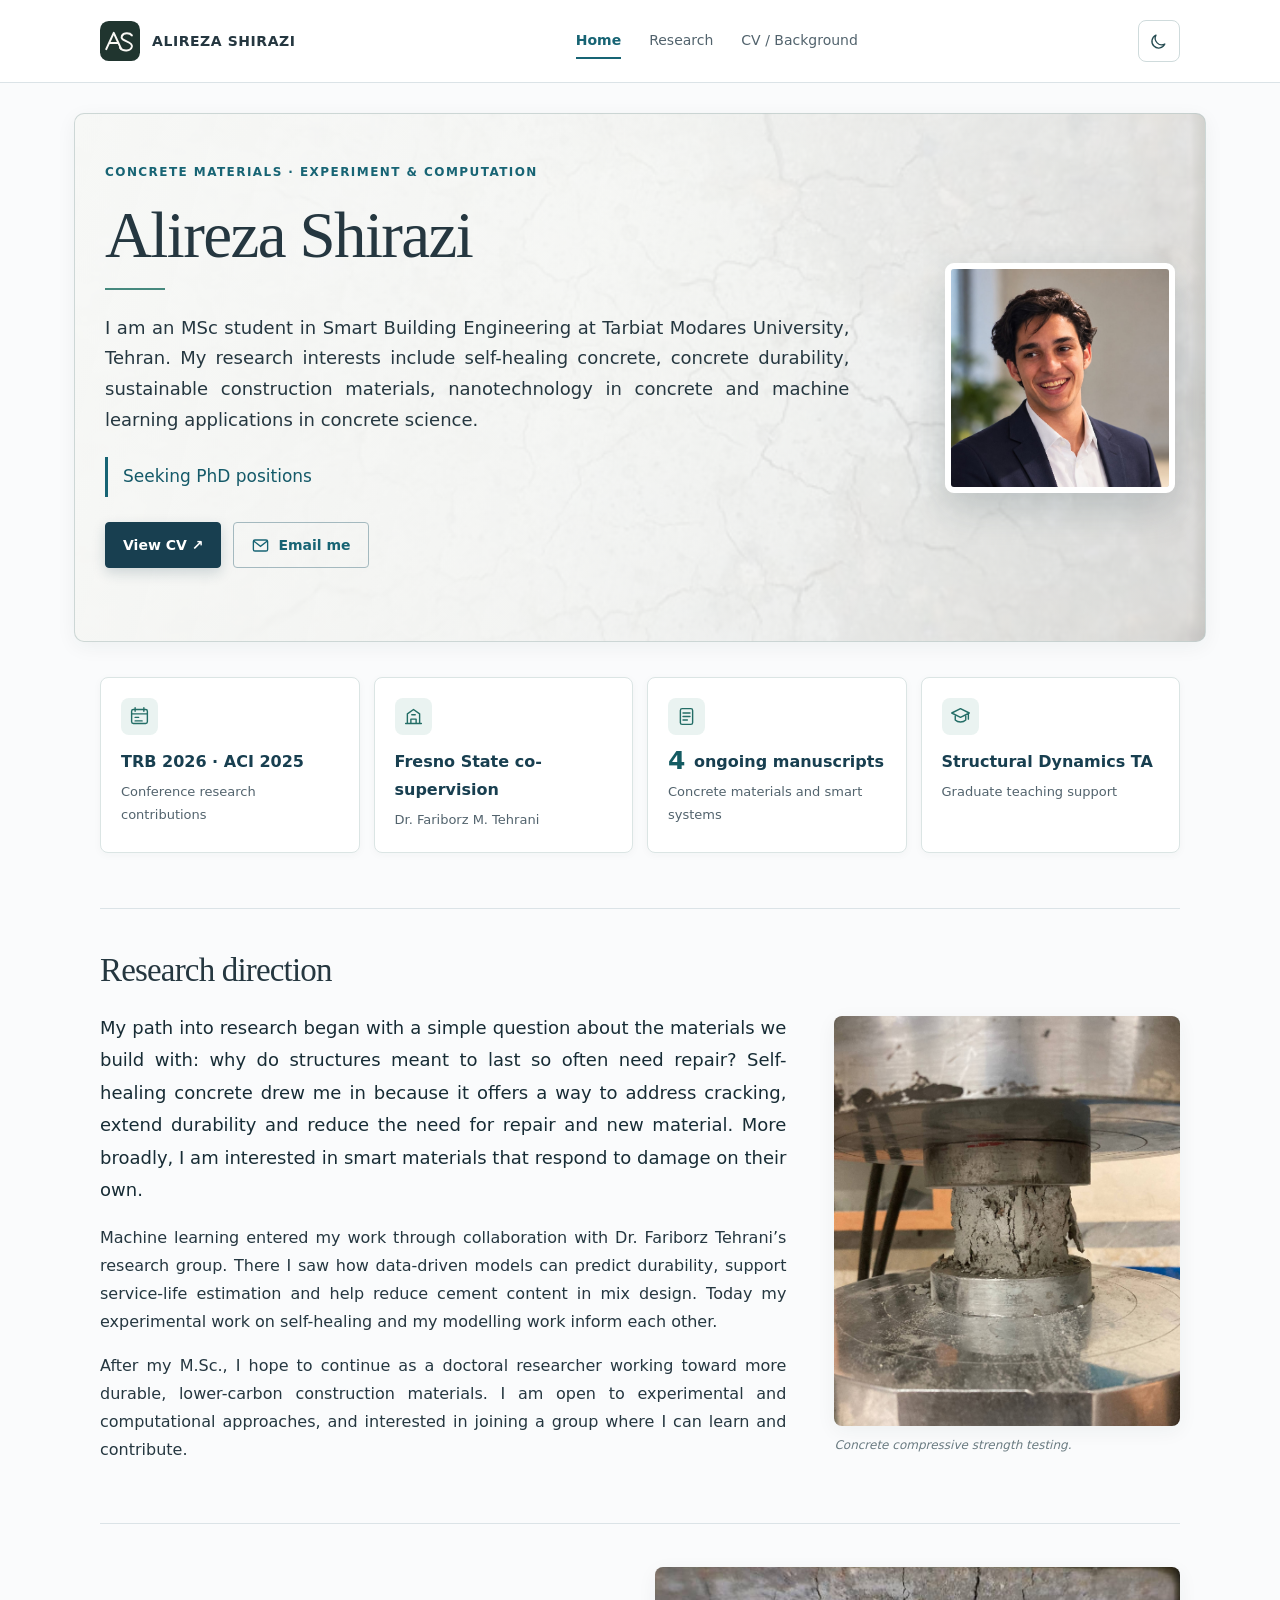
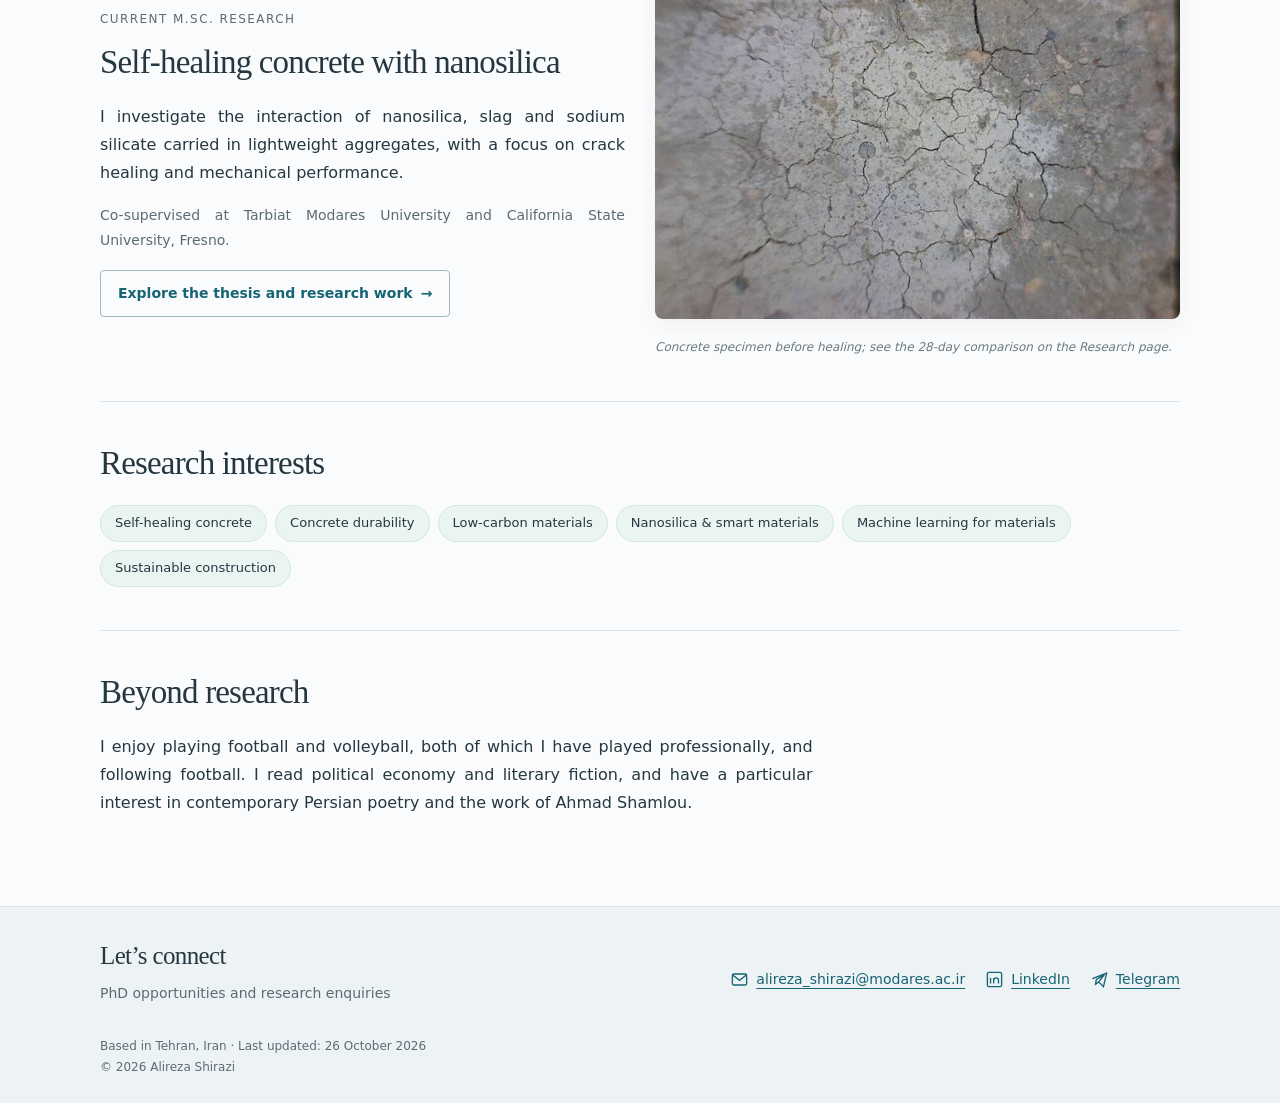
==== index.html @ adbeef98 "Add files via upload" ====
<!doctype html><html lang="en"><head><meta charset="utf-8"><meta name="viewport" content="width=device-width,initial-scale=1"><title>Concrete Materials Research | Alireza Shirazi</title><meta name="description" content="Alireza Shirazi, M.Sc. researcher at Tarbiat Modares University, seeking PhD positions, with interests in self-healing concrete, sustainable materials, nanotechnology and machine learning in concrete science."><link rel="canonical" href="https://shirazi-alireza.github.io/index.html"><script src="theme.js"></script><link rel="stylesheet" href="style.css?v=15"><link rel="icon" type="image/svg+xml" href="logo.svg"><meta property="og:type" content="website"><meta property="og:title" content="Concrete Materials Research | Alireza Shirazi"><meta property="og:description" content="Alireza Shirazi, M.Sc. researcher at Tarbiat Modares University, seeking PhD positions, with interests in self-healing concrete, sustainable materials, nanotechnology and machine learning in concrete science."><meta property="og:url" content="https://shirazi-alireza.github.io/index.html"><meta property="og:image" content="https://shirazi-alireza.github.io/social-preview.jpg"><meta property="og:image:width" content="1254"><meta property="og:image:height" content="1254"><meta property="og:image:alt" content="Portrait of Alireza Shirazi"><meta name="twitter:card" content="summary_large_image"></head><body><a class="skip" href="#main">Skip to content</a><header><div class="wrap"><nav aria-label="Main navigation"><a href="index.html" class="brand"><img src="logo.svg" alt="AS monogram" width="40" height="40"><span>ALIREZA SHIRAZI</span></a><div class="navlinks"><a href="index.html" aria-current="page">Home</a><a href="research.html">Research</a><a href="background.html">CV / Background</a></div><button type="button" class="theme-toggle" aria-label="Switch to dark mode" aria-pressed="false" title="Switch to dark mode"><svg class="moon" viewBox="0 0 24 24" fill="none" stroke="currentColor" stroke-width="1.7" stroke-linecap="round" stroke-linejoin="round" aria-hidden="true"><path d="M20 15.2A8.3 8.3 0 0 1 8.8 4 8.5 8.5 0 1 0 20 15.2Z"/></svg><svg class="sun" viewBox="0 0 24 24" fill="none" stroke="currentColor" stroke-width="1.7" stroke-linecap="round" aria-hidden="true"><circle cx="12" cy="12" r="4"/><path d="M12 2v2m0 16v2M2 12h2m16 0h2M5 5l1.4 1.4m11.2 11.2L19 19M19 5l-1.4 1.4M6.4 17.6 5 19"/></svg></button></nav></div></header><main id="main" class="wrap"><div class="hero"><div><p class="eyebrow">Concrete materials · Experiment & computation</p><h1>Alireza Shirazi</h1><p class="intro">I am an MSc student in Smart Building Engineering at Tarbiat Modares University, Tehran. My research interests include self-healing concrete, concrete durability, sustainable construction materials, nanotechnology in concrete and machine learning applications in concrete science.</p><p class="goal">Seeking PhD positions</p><div class="actions"><a class="button primary" href="Alireza-Shirazi-CV.pdf">View CV ↗</a><a class="button" href="https://mail.google.com/mail/?view=cm&amp;fs=1&amp;to=alireza_shirazi%40modares.ac.ir"><svg class="icon" viewBox="0 0 24 24" fill="none" stroke="currentColor" stroke-width="1.7" aria-hidden="true"><rect x="3" y="5" width="18" height="14" rx="2"/><path d="m3 6 9 7 9-7"/></svg>Email me</a></div></div><img src="portrait-new.jpg" width="230" height="230" alt="Portrait of Alireza Shirazi"></div><div class="highlights" aria-label="Academic highlights"><div class="highlight"><span class="highlight-icon" aria-hidden="true"><svg viewBox="0 0 24 24" fill="none" stroke="currentColor" stroke-width="1.6" stroke-linecap="round" stroke-linejoin="round"><rect x="3" y="4" width="18" height="16" rx="2"/><path d="M7 2v4m10-4v4M3 9h18M7 13h4m-4 4h8"/></svg></span><strong>TRB 2026 · ACI 2025</strong>Conference research contributions</div><div class="highlight"><span class="highlight-icon" aria-hidden="true"><svg viewBox="0 0 24 24" fill="none" stroke="currentColor" stroke-width="1.6" stroke-linecap="round" stroke-linejoin="round"><path d="M3 20h18M5 20V9l7-5 7 5v11M9 20v-5h6v5M10 10h4"/></svg></span><strong>Fresno State co-supervision</strong>Dr. Fariborz M. Tehrani</div><div class="highlight"><span class="highlight-icon" aria-hidden="true"><svg viewBox="0 0 24 24" fill="none" stroke="currentColor" stroke-width="1.6" stroke-linecap="round" stroke-linejoin="round"><rect x="5" y="3" width="14" height="18" rx="2"/><path d="M8 8h8M8 12h8M8 16h5"/></svg></span><strong><span class="figure-number">4</span> ongoing manuscripts</strong>Concrete materials and smart systems</div><div class="highlight"><span class="highlight-icon" aria-hidden="true"><svg viewBox="0 0 24 24" fill="none" stroke="currentColor" stroke-width="1.6" stroke-linecap="round" stroke-linejoin="round"><path d="M2 8l10-5 10 5-10 5L2 8Zm4 3v5c3 3 9 3 12 0v-5m3-2v6"/></svg></span><strong>Structural Dynamics TA</strong>Graduate teaching support</div></div><section class="section"><h2>Research direction</h2><div class="story-layout"><div class="story"><p>My path into research began with a simple question about the materials we build with: why do structures meant to last so often need repair? Self-healing concrete drew me in because it offers a way to address cracking, extend durability and reduce the need for repair and new material. More broadly, I am interested in smart materials that respond to damage on their own.</p><p>Machine learning entered my work through collaboration with Dr. Fariborz Tehrani’s research group. There I saw how data-driven models can predict durability, support service-life estimation and help reduce cement content in mix design. Today my experimental work on self-healing and my modelling work inform each other.</p><p>After my M.Sc., I hope to continue as a doctoral researcher working toward more durable, lower-carbon construction materials. I am open to experimental and computational approaches, and interested in joining a group where I can learn and contribute.</p></div><figure class="story-image"><img src="concrete-compression.jpg" alt="Concrete specimen undergoing compression testing in the laboratory" width="1368" height="1824" loading="lazy"><figcaption>Concrete compressive strength testing.</figcaption></figure></div></section><section class="section"><div class="lab-feature"><div><p class="mini-title">Current M.Sc. research</p><h2>Self-healing concrete with nanosilica</h2><p class="read">I investigate the interaction of nanosilica, slag and sodium silicate carried in lightweight aggregates, with a focus on crack healing and mechanical performance.</p><p class="meta">Co-supervised at Tarbiat Modares University and California State University, Fresno.</p><a class="button" href="research.html">Explore the thesis and research work <span aria-hidden="true">→</span></a></div><figure style="margin:0"><img src="lab-01.jpg" alt="Close-up photograph of a concrete specimen showing a network of surface cracks" width="618" height="414"><figcaption class="note">Concrete specimen before healing; see the 28-day comparison on the Research page.</figcaption></figure></div></section><section class="section"><h2>Research interests</h2><div class="tags"><span class="tag">Self-healing concrete</span><span class="tag">Concrete durability</span><span class="tag">Low-carbon materials</span><span class="tag">Nanosilica & smart materials</span><span class="tag">Machine learning for materials</span><span class="tag">Sustainable construction</span></div></section><section class="section"><div class="read"><h2>Beyond research</h2><p>I enjoy playing football and volleyball, both of which I have played professionally, and following football. I read political economy and literary fiction, and have a particular interest in contemporary Persian poetry and the work of Ahmad Shamlou.</p></div></section></main><footer id="contact"><div class="wrap"><div class="footer-row"><div><h2 style="font-size:25px;margin-bottom:10px">Let’s connect</h2><p class="meta">PhD opportunities and research enquiries</p></div><div class="social"><a href="https://mail.google.com/mail/?view=cm&amp;fs=1&amp;to=alireza_shirazi%40modares.ac.ir"><svg class="icon" viewBox="0 0 24 24" fill="none" stroke="currentColor" stroke-width="1.7" aria-hidden="true"><rect x="3" y="5" width="18" height="14" rx="2"/><path d="m3 6 9 7 9-7"/></svg>alireza_shirazi@modares.ac.ir</a><a href="https://www.linkedin.com/in/alireza-shirazi-584789249/" target="_blank" rel="noopener noreferrer"><svg class="icon" viewBox="0 0 24 24" fill="none" stroke="currentColor" stroke-width="1.7" aria-hidden="true"><rect x="3" y="3" width="18" height="18" rx="2"/><path d="M7 10v7M7 7v.1M11 17v-7m0 3c0-4 6-4 6 0v4"/></svg>LinkedIn</a><a href="https://t.me/aliplusreza" target="_blank" rel="noopener noreferrer"><svg class="icon" viewBox="0 0 24 24" fill="none" stroke="currentColor" stroke-width="1.7" aria-hidden="true"><path d="m3 11 18-7-4 17-6-6-4 3 1-6 10-6-7 9"/></svg>Telegram</a></div></div><p class="small">Based in Tehran, Iran · Last updated: 26 October 2026<br>© 2026 Alireza Shirazi</p></div></footer></body></html>
---- style.css ----
*{box-sizing:border-box}html{scroll-behavior:smooth;scroll-padding-top:25px}body{margin:0;color:#253740;background:#fafbfc;font:16px/1.75 Arial,Helvetica,sans-serif}a{color:#176474;text-underline-offset:4px}a:hover{color:#0c3d49}a:focus-visible,button:focus-visible{outline:3px solid #bd832e;outline-offset:4px}img{max-width:100%;height:auto}h1,h2,h3,p{margin-top:0}h1,h2{font-family:Georgia,'Times New Roman',serif;font-weight:400;line-height:1.15;letter-spacing:-.025em}h1{font-size:clamp(43px,6vw,65px);margin-bottom:23px}h2{font-size:33px;margin-bottom:22px}h3{font-size:18px;line-height:1.5;margin-bottom:10px}.wrap{width:min(1080px,calc(100% - 52px));margin:auto}.read{max-width:70ch}.skip{position:absolute;top:-80px;background:white;padding:10px;z-index:5}.skip:focus{top:8px}header{border-bottom:1px solid #dbe3e7;background:#fff}nav{display:flex;justify-content:space-between;align-items:center;gap:25px;padding:20px 0}.brand{display:inline-flex;align-items:center;gap:12px;font-weight:700;font-size:14px;letter-spacing:.04em;text-decoration:none;color:#253740}.brand img{width:40px;height:40px}.navlinks{display:flex;gap:28px}.navlinks a{font-size:14px;text-decoration:none;color:#52636d;padding:5px 0}.navlinks a[aria-current=page]{color:#176474;border-bottom:2px solid #176474;font-weight:700}.hero{display:grid;grid-template-columns:1fr 230px;align-items:center;gap:65px;padding:65px 0 45px}.hero img{width:230px;aspect-ratio:1;object-fit:cover;border-radius:8px}.eyebrow{color:#176474;font-size:12px;font-weight:700;letter-spacing:.12em;text-transform:uppercase;margin-bottom:15px}.intro{font-size:18px;line-height:1.7;max-width:65ch}.goal{font-size:17px;color:#155a69;border-left:3px solid #176474;padding:5px 0 5px 15px;margin:22px 0}.actions{display:flex;flex-wrap:wrap;gap:12px;margin:25px 0}.button{display:inline-flex;align-items:center;gap:8px;border:1px solid #b6c9d1;border-radius:4px;padding:10px 17px;text-decoration:none;font-size:14px;font-weight:600}.button.primary{background:#183f50;color:white;border-color:#183f50}.button.primary:hover{background:#176474}.icon{width:19px;height:19px;flex-shrink:0}.highlights{display:grid;grid-template-columns:repeat(4,1fr);gap:0;border:1px solid #dbe3e7;border-radius:6px;background:#eef4f6;margin:0 0 55px}.highlight{padding:20px;border-right:1px solid #dbe3e7;font-size:13px;color:#52636d}.highlight:last-child{border:0}.highlight strong{display:block;font-size:16px;color:#183f50;margin-bottom:5px}.section{padding:43px 0;border-top:1px solid #dbe3e7}.section-top{padding:55px 0 30px}.grid-two{display:grid;grid-template-columns:1fr 1fr;gap:42px}.tags{display:flex;flex-wrap:wrap;gap:8px}.tag{font-size:13px;background:#edf3f5;border:1px solid #dbe3e7;padding:4px 10px;border-radius:3px}.card{border:1px solid #dbe3e7;padding:24px;border-radius:5px;background:white;margin:15px 0}.meta{font-size:14px;color:#5b6b74;margin-bottom:10px}.badge{display:inline-block;background:#e9f1ef;color:#275e55;font-size:11px;line-height:1.5;letter-spacing:.04em;text-transform:uppercase;border-radius:3px;padding:4px 8px;margin-bottom:12px}.role{font-size:14px;color:#375d6b;border-left:2px solid #a6c5cf;padding-left:12px}.text-link{font-size:14px;font-weight:600}.gallery{display:grid;grid-template-columns:1fr 1fr;gap:20px;margin:25px 0}.gallery figure{margin:0;background:white;border:1px solid #dbe3e7;border-radius:5px;overflow:hidden}.gallery img{display:block;width:100%;aspect-ratio:1.35;object-fit:contain;background:#e8ecee}.gallery figcaption{font-size:13px;color:#52636d;padding:12px 16px}.note{font-size:13px;color:#5b6b74}.skills{display:grid;grid-template-columns:1fr 1fr;gap:0 20px}.skills .card{margin-top:0}.mini-title{font-size:12px;letter-spacing:.12em;text-transform:uppercase;color:#5b6b74;margin-bottom:14px}footer{margin-top:30px;background:#edf3f5;border-top:1px solid #dbe3e7;padding:35px 0 25px}.footer-row{display:flex;justify-content:space-between;gap:25px;flex-wrap:wrap}.social{display:flex;gap:20px;flex-wrap:wrap}.social a{display:inline-flex;gap:7px;align-items:center;font-size:14px}.small{font-size:12px;color:#5b6b74;margin:20px 0 0}.story p{max-width:70ch}.lab-feature{display:grid;grid-template-columns:1fr 1fr;gap:30px;align-items:center}.lab-feature img{width:100%;border-radius:5px}.anchorlinks{display:flex;gap:19px;flex-wrap:wrap;margin:20px 0;font-size:14px}.compact p:last-child{margin-bottom:0}@media(max-width:750px){.hero{grid-template-columns:1fr 160px;gap:25px;padding-top:40px}.hero img{width:160px}.highlights{grid-template-columns:1fr 1fr}.highlight:nth-child(2){border-right:0}.highlight:nth-child(-n+2){border-bottom:1px solid #dbe3e7}.grid-two,.skills,.lab-feature{grid-template-columns:1fr}.gallery{gap:12px}h2{font-size:29px}.section{padding:34px 0}}@media(max-width:520px){.wrap{width:calc(100% - 36px)}nav{align-items:flex-start;flex-direction:column;gap:14px}.navlinks{gap:25px}.hero{grid-template-columns:1fr;gap:23px}.hero img{grid-row:1;width:145px}.highlights{margin-bottom:32px}.highlight{padding:14px}.gallery{grid-template-columns:1fr}.card{padding:19px}.section-top{padding-top:35px}}@media(prefers-reduced-motion:reduce){html{scroll-behavior:auto}}
.card h3,.card p{max-width:70ch}.hero .intro{max-width:65ch}

/* Version 11: photo hero, publication abstracts and experimental gallery. */
.hero{margin:30px -26px 35px;padding:48px 30px;gap:45px;border-radius:10px;background:linear-gradient(90deg,rgba(250,251,252,.98) 0%,rgba(250,251,252,.92) 47%,rgba(250,251,252,.30) 100%),url('hero-concrete.jpg') center 63%/cover no-repeat;min-height:470px}.hero>div{position:relative}.hero>img{box-shadow:0 10px 35px #183f5029;border:5px solid #ffffffdc;width:230px;aspect-ratio:1;object-fit:cover;object-position:center}.abstract{border-top:1px solid #dbe3e7;margin-top:21px;padding-top:13px}.abstract summary{list-style:none;display:flex;align-items:center;gap:10px;width:fit-content;cursor:pointer;color:#176474;font-size:14px;font-weight:700;padding:5px 12px 5px 0}.abstract summary::-webkit-details-marker{display:none}.abstract summary:focus-visible{outline:3px solid #bd832e;outline-offset:4px}.abstract-arrow{display:inline-block;font-size:29px;line-height:20px;transform-origin:center;transition:transform .15s}.abstract[open] .abstract-arrow{transform:rotate(90deg)}.abstract-body{max-width:70ch;margin-top:12px;padding:17px 20px;background:#f1f6f7;border-radius:4px;font-size:15px;line-height:1.85}.abstract-body p{margin-bottom:0}.publication-link{margin:15px 0 0}.experience-gallery{display:grid;grid-template-columns:repeat(3,minmax(0,1fr));gap:20px;margin:25px 0}.experience-gallery figure{margin:0;border:1px solid #dbe3e7;border-radius:5px;overflow:hidden;background:#fff}.experience-gallery img{display:block;width:100%;aspect-ratio:3/4;object-fit:contain;background:#e9eef0}.experience-gallery figcaption{font-size:13px;line-height:1.6;padding:13px 15px;color:#52636d}@media(max-width:750px){.hero{grid-template-columns:1fr 170px;padding:35px 24px;gap:22px;margin-left:-15px;margin-right:-15px}.hero>img{width:170px}.experience-gallery{gap:12px}}@media(max-width:520px){.hero{grid-template-columns:1fr;margin:20px -10px 25px;padding:25px 22px;background:linear-gradient(90deg,rgba(250,251,252,.95),rgba(250,251,252,.75)),url('hero-concrete.jpg') center/cover no-repeat}.hero>img{width:150px;grid-row:1}.experience-gallery{grid-template-columns:1fr}.experience-gallery img{max-height:460px}.abstract-body{padding:14px;font-size:15px}}@media(prefers-reduced-motion:reduce){.abstract-arrow{transition:none}}

/* Justified prose across the website; last lines follow standard Word justification. */
main p,main li,main figcaption,main article h3,footer p{text-align:justify;text-align-last:start;text-justify:inter-word;hyphens:auto;overflow-wrap:break-word}

/* Academic design refinements */
:root{color-scheme:light;--page:#fafbfc;--surface:#fff;--surface-soft:#f1f5f5;--text:#253740;--subtle:#52636d;--line:#dbe3e7;--accent:#176474;--accent-deep:#183f50;--shadow:0 5px 20px rgba(23,49,58,.055)}
body{font-family:Inter,system-ui,-apple-system,BlinkMacSystemFont,"Segoe UI",sans-serif}h1,h2{font-family:Georgia,"Times New Roman",serif}
.hero{background-color:#eff2ef;background-image:linear-gradient(105deg,rgba(249,250,248,.98) 0%,rgba(249,250,248,.94) 45%,rgba(249,250,248,.76) 100%),url('lab-01.jpg');background-position:center,center;background-size:cover,cover;border:1px solid rgba(191,205,203,.75);box-shadow:var(--shadow)}
.hero h1{position:relative;padding-bottom:17px}.hero h1:after{content:"";position:absolute;bottom:0;left:0;width:60px;height:2px;background:#46897e}.hero>img{border:6px solid #fff;box-shadow:0 15px 38px rgba(23,49,58,.20);border-radius:9px}
.button{transition:background-color .25s,color .25s,border-color .25s,box-shadow .25s,transform .25s}.button.primary{box-shadow:0 5px 13px rgba(24,63,80,.18)}.button:hover{transform:translateY(-2px);box-shadow:0 7px 17px rgba(24,63,80,.14)}.button:not(.primary){background:transparent;border-color:#a4b9bf}.button:not(.primary):hover{background:#edf5f4;border-color:#176474}
.highlights{gap:14px;border:0;background:transparent;margin-bottom:55px}.highlight,.highlight:nth-child(2),.highlight:nth-child(-n+2),.highlight:last-child{border:1px solid #dbe5e4;border-radius:8px;background:#fff;padding:20px;transition:transform .25s,box-shadow .25s,border-color .25s;box-shadow:0 2px 8px rgba(22,51,58,.035)}.highlight:hover{transform:translateY(-3px);box-shadow:0 9px 23px rgba(22,51,58,.11);border-color:#b4cfcb}.highlight-icon{display:flex;align-items:center;justify-content:center;width:37px;height:37px;background:#eaf3f1;color:#236d66;border-radius:8px;margin-bottom:13px}.highlight-icon svg{width:21px;height:21px}.highlight strong .figure-number{font-size:25px;font-weight:750;color:#145b62;line-height:1;vertical-align:-2px;margin-right:3px}
.story-layout{display:grid;grid-template-columns:minmax(0,1fr) minmax(220px,32%);gap:48px;align-items:start}.story p:first-child{font-size:18px;line-height:1.8;color:#172c35}.story-image{margin:4px 0 0}.story-image img{width:100%;max-height:410px;object-fit:cover;object-position:center;border-radius:8px;display:block;box-shadow:var(--shadow)}.story-image figcaption,.lab-feature figcaption{font-size:12px;font-style:italic;color:#697a80;margin-top:9px}.lab-feature img{border-radius:8px;box-shadow:var(--shadow)}.lab-feature .button{margin-top:8px}.tag{background:#eaf4f1;border-color:#d3e8e2;border-radius:50px;padding:6px 14px;transition:background-color .2s,color .2s}.tag:hover{background:#d9eee8;color:#0d655d}
.card{box-shadow:0 4px 8px rgba(0,0,0,.045);border-radius:8px}.card h3{margin-bottom:13px}.skill-list{margin:0;padding-left:1.2em}.skill-list li{padding-left:.15em;margin:3px 0}.skill-list li::marker{color:#448980}.experience-gallery figure{border-radius:9px;box-shadow:var(--shadow)}.experience-gallery figcaption{font-size:12px;color:#687980}
.theme-toggle{display:inline-flex;align-items:center;justify-content:center;gap:7px;min-width:42px;height:42px;padding:0 10px;border:1px solid #cfdbdc;background:#fff;color:#264c52;border-radius:8px;cursor:pointer;font:inherit;transition:background-color .2s,border-color .2s}.theme-toggle:hover{background:#eaf3f1}.theme-toggle svg{width:19px;height:19px}.theme-toggle .sun{display:none}html[data-theme=dark] .theme-toggle .moon{display:none}html[data-theme=dark] .theme-toggle .sun{display:block}
html[data-theme=dark]{color-scheme:dark;--page:#111b20;--surface:#1b292f;--surface-soft:#203238;--text:#e4edef;--subtle:#becdd1;--line:#354c53;--accent:#99d8ce;--accent-deep:#cae7e2;--shadow:0 5px 20px rgba(0,0,0,.23)}
html[data-theme=dark] body{background:var(--page);color:var(--text)}html[data-theme=dark] header{background:#18272d;border-color:var(--line)}html[data-theme=dark] .brand,html[data-theme=dark] .navlinks a,html[data-theme=dark] .meta,html[data-theme=dark] .small,html[data-theme=dark] .note,html[data-theme=dark] .mini-title,html[data-theme=dark] figcaption{color:var(--subtle)}html[data-theme=dark] a,html[data-theme=dark] .eyebrow,html[data-theme=dark] .navlinks a[aria-current=page]{color:var(--accent)}html[data-theme=dark] a:hover{color:#d1f2ed}html[data-theme=dark] .navlinks a[aria-current=page]{border-color:var(--accent)}
html[data-theme=dark] .hero{background-color:#1d2d31;background-image:linear-gradient(105deg,rgba(22,35,40,.97),rgba(22,35,40,.91) 52%,rgba(22,35,40,.76)),url('lab-01.jpg');border-color:var(--line)}html[data-theme=dark] .hero>img{border-color:#cfd9d7}html[data-theme=dark] .goal{color:#b3e3db;border-color:#6eb9ab}html[data-theme=dark] .story p:first-child{color:#f0f5f4}
html[data-theme=dark] .highlight,html[data-theme=dark] .card,html[data-theme=dark] .experience-gallery figure,html[data-theme=dark] .gallery figure{background:var(--surface);border-color:var(--line);color:var(--text)}html[data-theme=dark] .highlight strong,html[data-theme=dark] .highlight strong .figure-number{color:#c5e8e1}html[data-theme=dark] .highlight{color:#bdcfd1}html[data-theme=dark] .highlight-icon,html[data-theme=dark] .tag,html[data-theme=dark] .badge,html[data-theme=dark] .abstract-body{background:#263e3e;color:#c6e9e3;border-color:#42635e}html[data-theme=dark] .tag:hover{background:#31554f;color:white}html[data-theme=dark] .role{color:#c3dadc;border-color:#5e9093}html[data-theme=dark] .section,html[data-theme=dark] .abstract{border-color:var(--line)}html[data-theme=dark] footer{background:#1a292e;border-color:var(--line)}html[data-theme=dark] .button.primary{background:#9dd9cd;border-color:#9dd9cd;color:#122c2d}html[data-theme=dark] .button:not(.primary),html[data-theme=dark] .theme-toggle{background:#23383d;border-color:#4b666b;color:#d8efeb}html[data-theme=dark] .button:not(.primary):hover,html[data-theme=dark] .theme-toggle:hover{background:#31504f}html[data-theme=dark] .gallery img,html[data-theme=dark] .experience-gallery img{background:#17272b}html[data-theme=dark] .abstract summary{color:#a9e0d6}html[data-theme=dark] .skip{background:#1b292f;color:#fff}
@media(max-width:750px){.highlights{grid-template-columns:repeat(2,minmax(0,1fr));gap:12px}.story-layout{grid-template-columns:1fr;gap:25px}.story-image img{max-height:330px;object-position:center}}
@media(max-width:520px){.hero{background-image:linear-gradient(105deg,rgba(249,250,248,.97),rgba(249,250,248,.88)),url('lab-01.jpg')}.highlights{gap:10px}.highlight,.highlight:nth-child(2),.highlight:nth-child(-n+2),.highlight:last-child{padding:16px}.navlinks{align-items:center;gap:16px;flex-wrap:wrap}.theme-toggle{height:36px;min-width:36px}.story p:first-child{font-size:17px}html[data-theme=dark] .hero{background-image:linear-gradient(105deg,rgba(22,35,40,.97),rgba(22,35,40,.88)),url('lab-01.jpg')}}
@media(prefers-reduced-motion:reduce){.button,.highlight,.tag,.theme-toggle{transition:none}.button:hover,.highlight:hover{transform:none}}
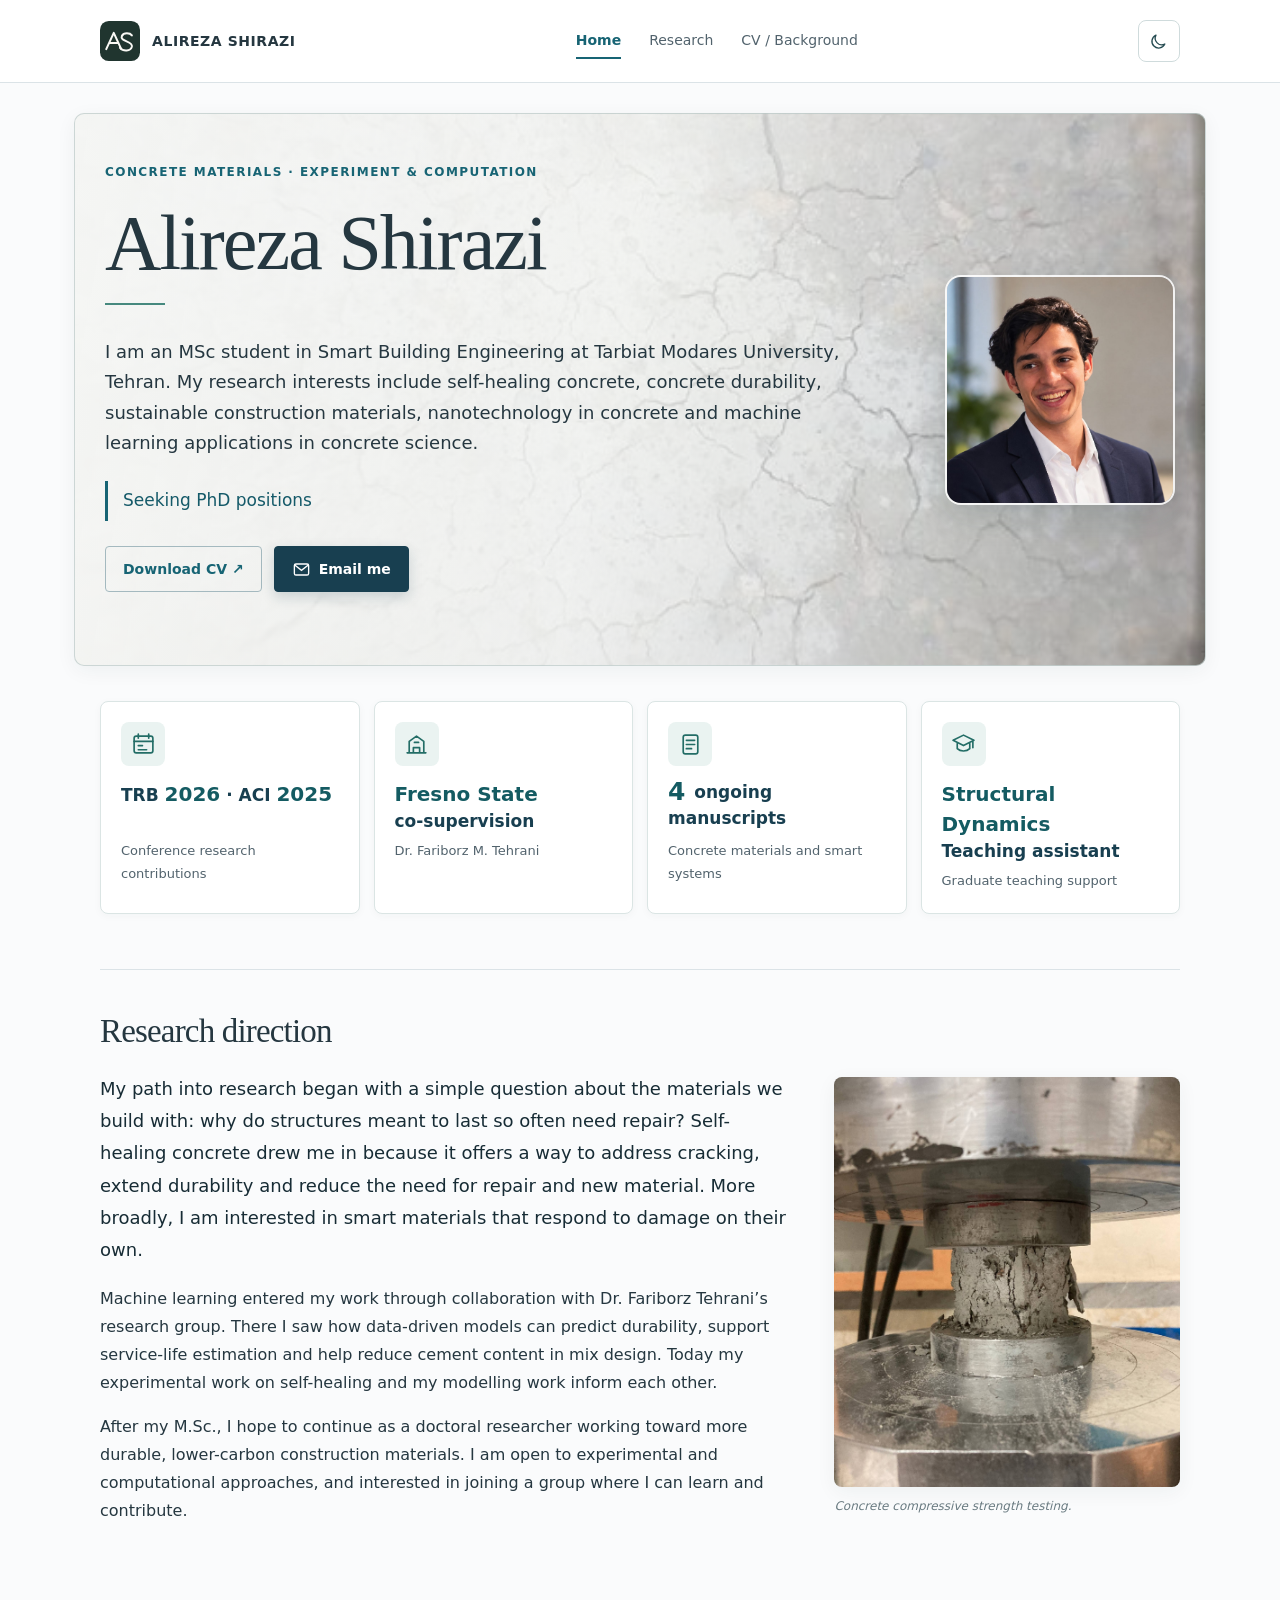
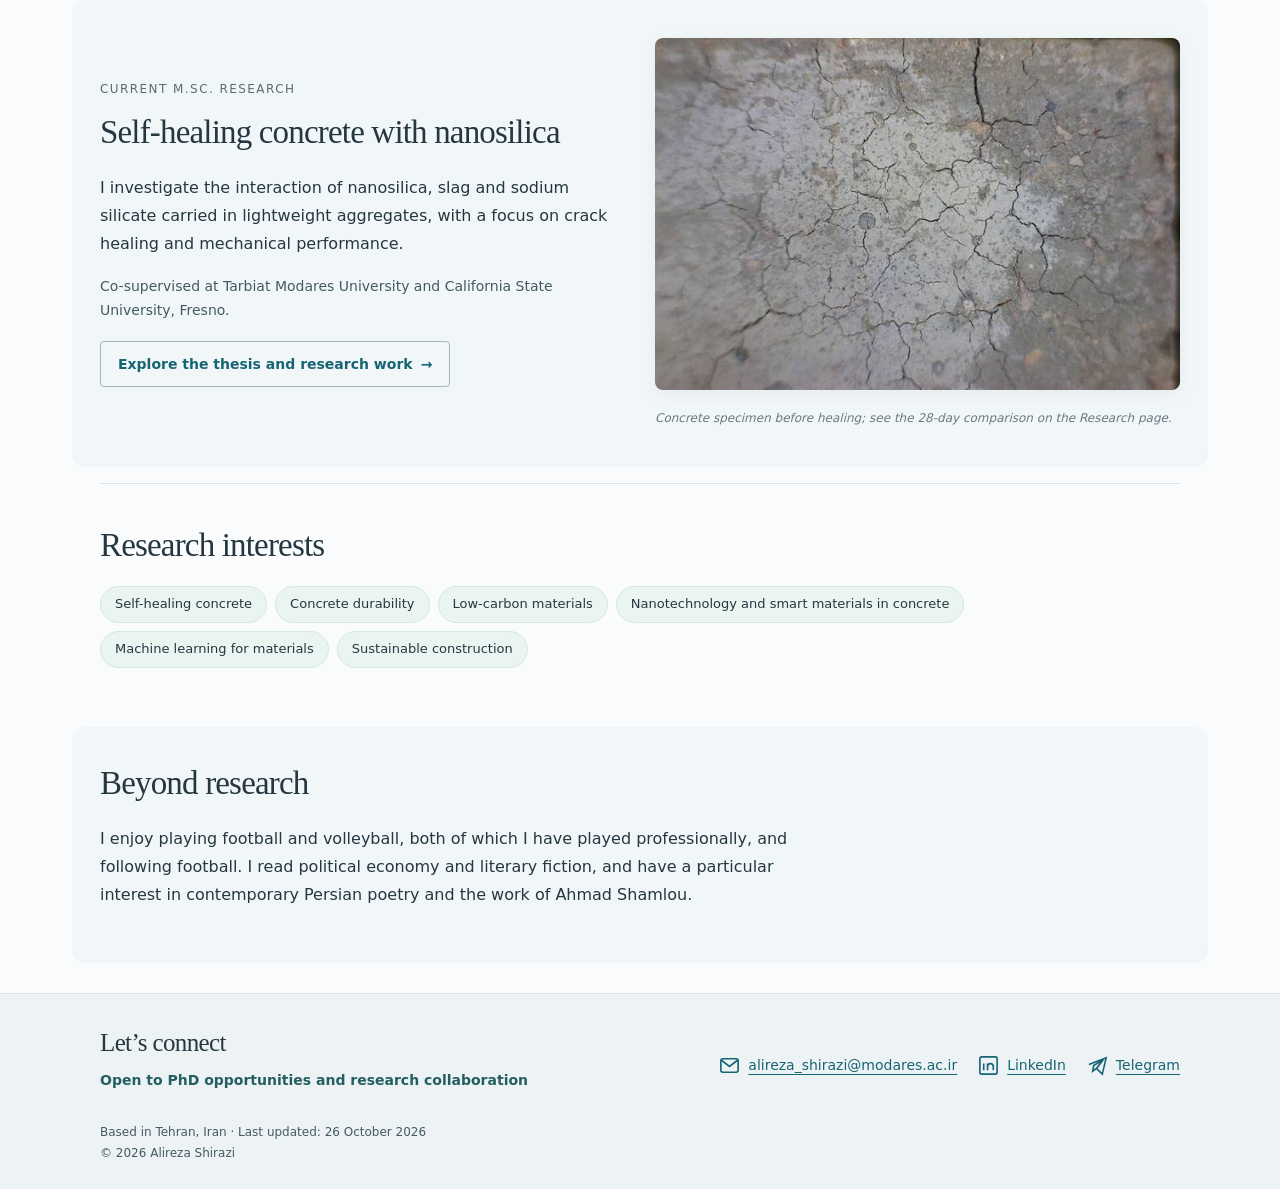
==== commit 5ea57865: "Add files via upload" ====
--- a/index.html
+++ b/index.html
@@ -1 +1 @@
-<!doctype html><html lang="en"><head><meta charset="utf-8"><meta name="viewport" content="width=device-width,initial-scale=1"><title>Concrete Materials Research | Alireza Shirazi</title><meta name="description" content="Alireza Shirazi, M.Sc. researcher at Tarbiat Modares University, seeking PhD positions, with interests in self-healing concrete, sustainable materials, nanotechnology and machine learning in concrete science."><link rel="canonical" href="https://shirazi-alireza.github.io/index.html"><script src="theme.js"></script><link rel="stylesheet" href="style.css?v=15"><link rel="icon" type="image/svg+xml" href="logo.svg"><meta property="og:type" content="website"><meta property="og:title" content="Concrete Materials Research | Alireza Shirazi"><meta property="og:description" content="Alireza Shirazi, M.Sc. researcher at Tarbiat Modares University, seeking PhD positions, with interests in self-healing concrete, sustainable materials, nanotechnology and machine learning in concrete science."><meta property="og:url" content="https://shirazi-alireza.github.io/index.html"><meta property="og:image" content="https://shirazi-alireza.github.io/social-preview.jpg"><meta property="og:image:width" content="1254"><meta property="og:image:height" content="1254"><meta property="og:image:alt" content="Portrait of Alireza Shirazi"><meta name="twitter:card" content="summary_large_image"></head><body><a class="skip" href="#main">Skip to content</a><header><div class="wrap"><nav aria-label="Main navigation"><a href="index.html" class="brand"><img src="logo.svg" alt="AS monogram" width="40" height="40"><span>ALIREZA SHIRAZI</span></a><div class="navlinks"><a href="index.html" aria-current="page">Home</a><a href="research.html">Research</a><a href="background.html">CV / Background</a></div><button type="button" class="theme-toggle" aria-label="Switch to dark mode" aria-pressed="false" title="Switch to dark mode"><svg class="moon" viewBox="0 0 24 24" fill="none" stroke="currentColor" stroke-width="1.7" stroke-linecap="round" stroke-linejoin="round" aria-hidden="true"><path d="M20 15.2A8.3 8.3 0 0 1 8.8 4 8.5 8.5 0 1 0 20 15.2Z"/></svg><svg class="sun" viewBox="0 0 24 24" fill="none" stroke="currentColor" stroke-width="1.7" stroke-linecap="round" aria-hidden="true"><circle cx="12" cy="12" r="4"/><path d="M12 2v2m0 16v2M2 12h2m16 0h2M5 5l1.4 1.4m11.2 11.2L19 19M19 5l-1.4 1.4M6.4 17.6 5 19"/></svg></button></nav></div></header><main id="main" class="wrap"><div class="hero"><div><p class="eyebrow">Concrete materials · Experiment & computation</p><h1>Alireza Shirazi</h1><p class="intro">I am an MSc student in Smart Building Engineering at Tarbiat Modares University, Tehran. My research interests include self-healing concrete, concrete durability, sustainable construction materials, nanotechnology in concrete and machine learning applications in concrete science.</p><p class="goal">Seeking PhD positions</p><div class="actions"><a class="button primary" href="Alireza-Shirazi-CV.pdf">View CV ↗</a><a class="button" href="https://mail.google.com/mail/?view=cm&amp;fs=1&amp;to=alireza_shirazi%40modares.ac.ir"><svg class="icon" viewBox="0 0 24 24" fill="none" stroke="currentColor" stroke-width="1.7" aria-hidden="true"><rect x="3" y="5" width="18" height="14" rx="2"/><path d="m3 6 9 7 9-7"/></svg>Email me</a></div></div><img src="portrait-new.jpg" width="230" height="230" alt="Portrait of Alireza Shirazi"></div><div class="highlights" aria-label="Academic highlights"><div class="highlight"><span class="highlight-icon" aria-hidden="true"><svg viewBox="0 0 24 24" fill="none" stroke="currentColor" stroke-width="1.6" stroke-linecap="round" stroke-linejoin="round"><rect x="3" y="4" width="18" height="16" rx="2"/><path d="M7 2v4m10-4v4M3 9h18M7 13h4m-4 4h8"/></svg></span><strong>TRB 2026 · ACI 2025</strong>Conference research contributions</div><div class="highlight"><span class="highlight-icon" aria-hidden="true"><svg viewBox="0 0 24 24" fill="none" stroke="currentColor" stroke-width="1.6" stroke-linecap="round" stroke-linejoin="round"><path d="M3 20h18M5 20V9l7-5 7 5v11M9 20v-5h6v5M10 10h4"/></svg></span><strong>Fresno State co-supervision</strong>Dr. Fariborz M. Tehrani</div><div class="highlight"><span class="highlight-icon" aria-hidden="true"><svg viewBox="0 0 24 24" fill="none" stroke="currentColor" stroke-width="1.6" stroke-linecap="round" stroke-linejoin="round"><rect x="5" y="3" width="14" height="18" rx="2"/><path d="M8 8h8M8 12h8M8 16h5"/></svg></span><strong><span class="figure-number">4</span> ongoing manuscripts</strong>Concrete materials and smart systems</div><div class="highlight"><span class="highlight-icon" aria-hidden="true"><svg viewBox="0 0 24 24" fill="none" stroke="currentColor" stroke-width="1.6" stroke-linecap="round" stroke-linejoin="round"><path d="M2 8l10-5 10 5-10 5L2 8Zm4 3v5c3 3 9 3 12 0v-5m3-2v6"/></svg></span><strong>Structural Dynamics TA</strong>Graduate teaching support</div></div><section class="section"><h2>Research direction</h2><div class="story-layout"><div class="story"><p>My path into research began with a simple question about the materials we build with: why do structures meant to last so often need repair? Self-healing concrete drew me in because it offers a way to address cracking, extend durability and reduce the need for repair and new material. More broadly, I am interested in smart materials that respond to damage on their own.</p><p>Machine learning entered my work through collaboration with Dr. Fariborz Tehrani’s research group. There I saw how data-driven models can predict durability, support service-life estimation and help reduce cement content in mix design. Today my experimental work on self-healing and my modelling work inform each other.</p><p>After my M.Sc., I hope to continue as a doctoral researcher working toward more durable, lower-carbon construction materials. I am open to experimental and computational approaches, and interested in joining a group where I can learn and contribute.</p></div><figure class="story-image"><img src="concrete-compression.jpg" alt="Concrete specimen undergoing compression testing in the laboratory" width="1368" height="1824" loading="lazy"><figcaption>Concrete compressive strength testing.</figcaption></figure></div></section><section class="section"><div class="lab-feature"><div><p class="mini-title">Current M.Sc. research</p><h2>Self-healing concrete with nanosilica</h2><p class="read">I investigate the interaction of nanosilica, slag and sodium silicate carried in lightweight aggregates, with a focus on crack healing and mechanical performance.</p><p class="meta">Co-supervised at Tarbiat Modares University and California State University, Fresno.</p><a class="button" href="research.html">Explore the thesis and research work <span aria-hidden="true">→</span></a></div><figure style="margin:0"><img src="lab-01.jpg" alt="Close-up photograph of a concrete specimen showing a network of surface cracks" width="618" height="414"><figcaption class="note">Concrete specimen before healing; see the 28-day comparison on the Research page.</figcaption></figure></div></section><section class="section"><h2>Research interests</h2><div class="tags"><span class="tag">Self-healing concrete</span><span class="tag">Concrete durability</span><span class="tag">Low-carbon materials</span><span class="tag">Nanosilica & smart materials</span><span class="tag">Machine learning for materials</span><span class="tag">Sustainable construction</span></div></section><section class="section"><div class="read"><h2>Beyond research</h2><p>I enjoy playing football and volleyball, both of which I have played professionally, and following football. I read political economy and literary fiction, and have a particular interest in contemporary Persian poetry and the work of Ahmad Shamlou.</p></div></section></main><footer id="contact"><div class="wrap"><div class="footer-row"><div><h2 style="font-size:25px;margin-bottom:10px">Let’s connect</h2><p class="meta">PhD opportunities and research enquiries</p></div><div class="social"><a href="https://mail.google.com/mail/?view=cm&amp;fs=1&amp;to=alireza_shirazi%40modares.ac.ir"><svg class="icon" viewBox="0 0 24 24" fill="none" stroke="currentColor" stroke-width="1.7" aria-hidden="true"><rect x="3" y="5" width="18" height="14" rx="2"/><path d="m3 6 9 7 9-7"/></svg>alireza_shirazi@modares.ac.ir</a><a href="https://www.linkedin.com/in/alireza-shirazi-584789249/" target="_blank" rel="noopener noreferrer"><svg class="icon" viewBox="0 0 24 24" fill="none" stroke="currentColor" stroke-width="1.7" aria-hidden="true"><rect x="3" y="3" width="18" height="18" rx="2"/><path d="M7 10v7M7 7v.1M11 17v-7m0 3c0-4 6-4 6 0v4"/></svg>LinkedIn</a><a href="https://t.me/aliplusreza" target="_blank" rel="noopener noreferrer"><svg class="icon" viewBox="0 0 24 24" fill="none" stroke="currentColor" stroke-width="1.7" aria-hidden="true"><path d="m3 11 18-7-4 17-6-6-4 3 1-6 10-6-7 9"/></svg>Telegram</a></div></div><p class="small">Based in Tehran, Iran · Last updated: 26 October 2026<br>© 2026 Alireza Shirazi</p></div></footer></body></html>+<!doctype html><html lang="en"><head><meta charset="utf-8"><meta name="viewport" content="width=device-width,initial-scale=1"><title>Concrete Materials Research | Alireza Shirazi</title><meta name="description" content="Alireza Shirazi, M.Sc. researcher at Tarbiat Modares University, seeking PhD positions, with interests in self-healing concrete, sustainable materials, nanotechnology and machine learning in concrete science."><link rel="canonical" href="https://shirazi-alireza.github.io/index.html"><script src="theme.js"></script><script src="interactions.js" defer></script><link rel="stylesheet" href="style.css?v=16"><link rel="icon" type="image/svg+xml" href="logo.svg"><meta property="og:type" content="website"><meta property="og:title" content="Concrete Materials Research | Alireza Shirazi"><meta property="og:description" content="Alireza Shirazi, M.Sc. researcher at Tarbiat Modares University, seeking PhD positions, with interests in self-healing concrete, sustainable materials, nanotechnology and machine learning in concrete science."><meta property="og:url" content="https://shirazi-alireza.github.io/index.html"><meta property="og:image" content="https://shirazi-alireza.github.io/social-preview.jpg"><meta property="og:image:width" content="1254"><meta property="og:image:height" content="1254"><meta property="og:image:alt" content="Portrait of Alireza Shirazi"><meta name="twitter:card" content="summary_large_image"></head><body><a class="skip" href="#main">Skip to content</a><header><div class="wrap"><nav aria-label="Main navigation"><a href="index.html" class="brand"><img src="logo.svg" alt="AS monogram" width="40" height="40"><span>ALIREZA SHIRAZI</span></a><div class="navlinks"><a href="index.html" aria-current="page">Home</a><a href="research.html">Research</a><a href="background.html">CV / Background</a></div><button type="button" class="theme-toggle" aria-label="Switch to dark mode" aria-pressed="false" title="Switch to dark mode"><svg class="moon" viewBox="0 0 24 24" fill="none" stroke="currentColor" stroke-width="1.7" stroke-linecap="round" stroke-linejoin="round" aria-hidden="true"><path d="M20 15.2A8.3 8.3 0 0 1 8.8 4 8.5 8.5 0 1 0 20 15.2Z"/></svg><svg class="sun" viewBox="0 0 24 24" fill="none" stroke="currentColor" stroke-width="1.7" stroke-linecap="round" aria-hidden="true"><circle cx="12" cy="12" r="4"/><path d="M12 2v2m0 16v2M2 12h2m16 0h2M5 5l1.4 1.4m11.2 11.2L19 19M19 5l-1.4 1.4M6.4 17.6 5 19"/></svg></button></nav></div></header><main id="main" class="wrap"><div class="hero"><div><p class="eyebrow">Concrete materials · Experiment & computation</p><h1>Alireza Shirazi</h1><p class="intro">I am an MSc student in Smart Building Engineering at Tarbiat Modares University, Tehran. My research interests include self-healing concrete, concrete durability, sustainable construction materials, nanotechnology in concrete and machine learning applications in concrete science.</p><p class="goal">Seeking PhD positions</p><div class="actions"><a class="button" href="Alireza-Shirazi-CV.pdf">Download CV ↗</a><a class="button primary" href="https://mail.google.com/mail/?view=cm&amp;fs=1&amp;to=alireza_shirazi%40modares.ac.ir"><svg class="icon" viewBox="0 0 24 24" fill="none" stroke="currentColor" stroke-width="1.7" aria-hidden="true"><rect x="3" y="5" width="18" height="14" rx="2"/><path d="m3 6 9 7 9-7"/></svg>Email me</a></div></div><img src="portrait-new.jpg" width="230" height="230" alt="Portrait of Alireza Shirazi"></div><div class="highlights" aria-label="Academic highlights"><div class="highlight"><span class="highlight-icon" aria-hidden="true"><svg viewBox="0 0 24 24" fill="none" stroke="currentColor" stroke-width="1.6" stroke-linecap="round" stroke-linejoin="round"><rect x="3" y="4" width="18" height="16" rx="2"/><path d="M7 2v4m10-4v4M3 9h18M7 13h4m-4 4h8"/></svg></span><strong>TRB <span class="metric">2026</span> · ACI <span class="metric">2025</span></strong>Conference research contributions</div><div class="highlight"><span class="highlight-icon" aria-hidden="true"><svg viewBox="0 0 24 24" fill="none" stroke="currentColor" stroke-width="1.6" stroke-linecap="round" stroke-linejoin="round"><path d="M3 20h18M5 20V9l7-5 7 5v11M9 20v-5h6v5M10 10h4"/></svg></span><strong><span class="metric-label">Fresno State</span><br>co-supervision</strong>Dr. Fariborz M. Tehrani</div><div class="highlight"><span class="highlight-icon" aria-hidden="true"><svg viewBox="0 0 24 24" fill="none" stroke="currentColor" stroke-width="1.6" stroke-linecap="round" stroke-linejoin="round"><rect x="5" y="3" width="14" height="18" rx="2"/><path d="M8 8h8M8 12h8M8 16h5"/></svg></span><strong><span class="figure-number">4</span> ongoing manuscripts</strong>Concrete materials and smart systems</div><div class="highlight"><span class="highlight-icon" aria-hidden="true"><svg viewBox="0 0 24 24" fill="none" stroke="currentColor" stroke-width="1.6" stroke-linecap="round" stroke-linejoin="round"><path d="M2 8l10-5 10 5-10 5L2 8Zm4 3v5c3 3 9 3 12 0v-5m3-2v6"/></svg></span><strong><span class="metric-label">Structural Dynamics</span><br>Teaching assistant</strong>Graduate teaching support</div></div><section class="section"><h2>Research direction</h2><div class="story-layout"><div class="story"><p>My path into research began with a simple question about the materials we build with: why do structures meant to last so often need repair? Self-healing concrete drew me in because it offers a way to address cracking, extend durability and reduce the need for repair and new material. More broadly, I am interested in smart materials that respond to damage on their own.</p><p>Machine learning entered my work through collaboration with Dr. Fariborz Tehrani’s research group. There I saw how data-driven models can predict durability, support service-life estimation and help reduce cement content in mix design. Today my experimental work on self-healing and my modelling work inform each other.</p><p>After my M.Sc., I hope to continue as a doctoral researcher working toward more durable, lower-carbon construction materials. I am open to experimental and computational approaches, and interested in joining a group where I can learn and contribute.</p></div><figure class="story-image"><img src="concrete-compression.jpg" alt="Concrete specimen undergoing compression testing in the laboratory" width="1368" height="1824" loading="lazy"><figcaption>Concrete compressive strength testing.</figcaption></figure></div></section><section class="section"><div class="lab-feature"><div><p class="mini-title">Current M.Sc. research</p><h2>Self-healing concrete with nanosilica</h2><p class="read">I investigate the interaction of nanosilica, slag and sodium silicate carried in lightweight aggregates, with a focus on crack healing and mechanical performance.</p><p class="meta">Co-supervised at Tarbiat Modares University and California State University, Fresno.</p><a class="button" href="research.html">Explore the thesis and research work <span aria-hidden="true">→</span></a></div><figure style="margin:0"><img src="lab-01.jpg" alt="Close-up photograph of a concrete specimen showing a network of surface cracks" width="618" height="414"><figcaption class="note">Concrete specimen before healing; see the 28-day comparison on the Research page.</figcaption></figure></div></section><section class="section"><h2>Research interests</h2><div class="tags"><span class="tag">Self-healing concrete</span><span class="tag">Concrete durability</span><span class="tag">Low-carbon materials</span><span class="tag">Nanotechnology and smart materials in concrete</span><span class="tag">Machine learning for materials</span><span class="tag">Sustainable construction</span></div></section><section class="section"><div class="read"><h2>Beyond research</h2><p>I enjoy playing football and volleyball, both of which I have played professionally, and following football. I read political economy and literary fiction, and have a particular interest in contemporary Persian poetry and the work of Ahmad Shamlou.</p></div></section></main><footer id="contact"><div class="wrap"><div class="footer-row"><div><h2 style="font-size:25px;margin-bottom:10px">Let’s connect</h2><p class="meta">Open to PhD opportunities and research collaboration</p></div><div class="social"><a href="https://mail.google.com/mail/?view=cm&amp;fs=1&amp;to=alireza_shirazi%40modares.ac.ir"><svg class="icon" viewBox="0 0 24 24" fill="none" stroke="currentColor" stroke-width="1.7" aria-hidden="true"><rect x="3" y="5" width="18" height="14" rx="2"/><path d="m3 6 9 7 9-7"/></svg>alireza_shirazi@modares.ac.ir</a><a href="https://www.linkedin.com/in/alireza-shirazi-584789249/" target="_blank" rel="noopener noreferrer"><svg class="icon" viewBox="0 0 24 24" fill="none" stroke="currentColor" stroke-width="1.7" aria-hidden="true"><rect x="3" y="3" width="18" height="18" rx="2"/><path d="M7 10v7M7 7v.1M11 17v-7m0 3c0-4 6-4 6 0v4"/></svg>LinkedIn</a><a href="https://t.me/aliplusreza" target="_blank" rel="noopener noreferrer"><svg class="icon" viewBox="0 0 24 24" fill="none" stroke="currentColor" stroke-width="1.7" aria-hidden="true"><path d="m3 11 18-7-4 17-6-6-4 3 1-6 10-6-7 9"/></svg>Telegram</a></div></div><p class="small">Based in Tehran, Iran · Last updated: 26 October 2026<br>© 2026 Alireza Shirazi</p></div></footer></body></html>
--- a/style.css
+++ b/style.css
@@ -24,3 +24,17 @@
 @media(max-width:750px){.highlights{grid-template-columns:repeat(2,minmax(0,1fr));gap:12px}.story-layout{grid-template-columns:1fr;gap:25px}.story-image img{max-height:330px;object-position:center}}
 @media(max-width:520px){.hero{background-image:linear-gradient(105deg,rgba(249,250,248,.97),rgba(249,250,248,.88)),url('lab-01.jpg')}.highlights{gap:10px}.highlight,.highlight:nth-child(2),.highlight:nth-child(-n+2),.highlight:last-child{padding:16px}.navlinks{align-items:center;gap:16px;flex-wrap:wrap}.theme-toggle{height:36px;min-width:36px}.story p:first-child{font-size:17px}html[data-theme=dark] .hero{background-image:linear-gradient(105deg,rgba(22,35,40,.97),rgba(22,35,40,.88)),url('lab-01.jpg')}}
 @media(prefers-reduced-motion:reduce){.button,.highlight,.tag,.theme-toggle{transition:none}.button:hover,.highlight:hover{transform:none}}
+
+/* v16: hierarchy, reading comfort and visual comparison */
+html{scroll-padding-top:105px}main p,main li,main figcaption,main article h3,footer p{text-align:left;text-align-last:auto;hyphens:none;overflow-wrap:normal}main p{max-width:75ch}.meta,.note,.small,.experience-gallery figcaption,.gallery figcaption,.photo-caveat{color:#435a63}html[data-theme=dark] .meta,html[data-theme=dark] .note,html[data-theme=dark] .small,html[data-theme=dark] .experience-gallery figcaption,html[data-theme=dark] .photo-caveat{color:#d0dee0}
+header{position:sticky;top:0;z-index:30;background:rgba(255,255,255,.91);backdrop-filter:blur(15px);-webkit-backdrop-filter:blur(15px)}html[data-theme=dark] header{background:rgba(24,39,45,.92)}
+.hero{background-image:linear-gradient(100deg,rgba(249,250,248,.96) 0%,rgba(249,250,248,.89) 47%,rgba(249,250,248,.34) 100%),url('lab-01.jpg');background-position:center,center}.hero h1{font-size:clamp(52px,7vw,78px);margin-bottom:32px}.hero>img{border:2px solid rgba(255,255,255,.85);border-radius:16px;box-shadow:0 12px 35px rgba(16,39,46,.18)}html[data-theme=dark] .hero{background-image:linear-gradient(105deg,rgba(22,35,40,.96),rgba(22,35,40,.82) 52%,rgba(22,35,40,.48)),url('lab-01.jpg')}
+.highlights{align-items:stretch}.highlight{height:100%;display:flex;flex-direction:column;align-items:flex-start}.highlight-icon{width:44px;height:44px}.highlight-icon svg{width:25px;height:25px}.highlight strong{min-height:56px;display:block;font-size:17px;line-height:1.5}.metric,.metric-label{font-size:20px;font-weight:750;color:#145b62}html[data-theme=dark] .metric,html[data-theme=dark] .metric-label{color:#c5e8e1}
+.section:nth-of-type(even){background:rgba(232,241,243,.53);border:0;border-radius:12px;padding:38px 28px;margin:16px -28px}html[data-theme=dark] .section:nth-of-type(even){background:#1a2b31}
+.timeline{position:relative;padding-left:28px;margin:20px 0;border-left:2px solid #bfd4d1}.timeline-entry{position:relative;padding:0 0 30px 10px}.timeline-entry:last-child{padding-bottom:0}.timeline-entry:before{content:"";position:absolute;left:-36px;top:7px;width:12px;height:12px;border-radius:50%;background:#3b827b;border:3px solid #fafbfc}.timeline-entry h3{margin-bottom:8px}.timeline-entry p{margin-bottom:9px}html[data-theme=dark] .timeline{border-color:#3c625e}html[data-theme=dark] .timeline-entry:before{border-color:#1a2b31;background:#99d8ce}
+.skill-chips{display:flex;flex-wrap:wrap;gap:8px;margin:0;padding:0;list-style:none}.skill-chips li{background:#edf5f3;border:1px solid #d4e6e2;border-radius:25px;padding:5px 11px;font-size:13px;line-height:1.5}html[data-theme=dark] .skill-chips li{background:#263e3e;border-color:#42635e;color:#d9efec}
+.research-tabs{display:flex;flex-wrap:wrap;gap:8px}.research-tabs a{display:inline-block;text-decoration:none;border:1px solid #ccdedd;border-radius:24px;padding:7px 13px;background:#f5f9f8;color:#295d5b;font-size:13px}.research-tabs a.active{background:#245d5d;color:white;border-color:#245d5d}html[data-theme=dark] .research-tabs a{background:#263e3e;color:#d6eeea;border-color:#42635e}html[data-theme=dark] .research-tabs a.active{background:#a3dbcf;color:#153533}
+.badge-conference{background:#e5f1f5;color:#255c70}.badge-progress{background:#f4eedc;color:#6c5523}.badge-book{background:#edf0e6;color:#536342}html[data-theme=dark] .badge-conference{background:#234454;color:#d0ebf2}html[data-theme=dark] .badge-progress{background:#544b2e;color:#fff0bd}html[data-theme=dark] .badge-book{background:#374832;color:#e1f2d6}
+.comparison-grid{display:grid;grid-template-columns:repeat(2,minmax(0,1fr));gap:22px;margin:24px 0}.comparison{margin:0;border:1px solid #d8e5e2;border-radius:10px;padding:16px;background:#fff;box-shadow:var(--shadow)}.comparison h3{font-size:15px;margin:0 0 12px}.comparison-frame{display:grid;grid-template-columns:1fr 1fr;gap:2px;overflow:hidden;border-radius:7px;background:#e0e9e7;position:relative}.comparison-frame>img,.comparison-frame>.after-layer img{display:block;width:100%;aspect-ratio:4/3;object-fit:cover}.comparison-frame>.after-layer{overflow:hidden}.before-label,.after-label{position:absolute;z-index:3;top:10px;color:#fff;background:rgba(15,40,46,.82);padding:4px 8px;border-radius:4px;font-size:12px}.before-label{left:10px}.after-label{right:10px}.comparison-line,.comparison-range,.slider-label{display:none}.comparison.enhanced .comparison-frame{display:block;aspect-ratio:4/3}.comparison.enhanced .comparison-frame>img,.comparison.enhanced .comparison-frame>.after-layer img{position:absolute;inset:0;width:100%;height:100%;aspect-ratio:auto;object-fit:cover}.comparison.enhanced .after-layer{position:absolute;inset:0;clip-path:inset(0 0 0 var(--split,50%))}.comparison.enhanced .comparison-line{display:block;position:absolute;top:0;bottom:0;left:var(--split,50%);width:3px;background:#fff;transform:translateX(-50%);z-index:4;pointer-events:none;box-shadow:0 0 5px #172f36}.comparison-line span{position:absolute;top:50%;left:50%;transform:translate(-50%,-50%);border-radius:50%;background:#fff;color:#154c50;width:35px;height:35px;text-align:center;line-height:35px;font-weight:700;box-shadow:0 2px 8px #122d3540}.comparison.enhanced .comparison-range{display:block;width:100%;margin:12px 0 2px;accent-color:#27796f;cursor:ew-resize}.comparison.enhanced .slider-label{display:flex;justify-content:space-between;font-size:13px;margin-top:12px;font-weight:600;color:#315a5e}.comparison figcaption,.mechanism figcaption{font-size:12px;line-height:1.6;color:#435a63;margin-top:10px}.photo-caveat{font-size:13px;max-width:75ch}.mechanism{margin:40px 0 0;padding:24px;background:#eaf4f2;border:1px solid #cce1dd;border-radius:12px}.section-kicker{color:#337b72;font-weight:700;font-size:11px;letter-spacing:.12em}.mechanism h3{font-family:Georgia,serif;font-size:23px;font-weight:400;margin:8px 0 14px}.diagram-scroll{overflow-x:auto;border-radius:8px}.diagram-scroll img{display:block;width:100%;min-width:760px;height:auto}.diagram-scroll:focus-within{outline:2px solid #bd832e}html[data-theme=dark] .comparison{background:#1b292f;border-color:#354c53}html[data-theme=dark] .comparison.enhanced .slider-label,html[data-theme=dark] .comparison figcaption,html[data-theme=dark] .mechanism figcaption{color:#d0dee0}html[data-theme=dark] .mechanism{background:#203a39;border-color:#41635e}
+.card,.comparison{transition:transform .25s,box-shadow .25s}.card:hover,.comparison:hover{transform:translateY(-2px);box-shadow:0 8px 20px rgba(24,50,55,.1)}.in-view{animation:enter-section .5s ease-out both}@keyframes enter-section{from{opacity:.65;transform:translateY(8px)}to{opacity:1;transform:translateY(0)}}footer .social .icon{width:23px;height:23px}footer .meta{font-weight:600;color:#245e60}html[data-theme=dark] footer .meta{color:#bde2da}
+@media(max-width:750px){.section:nth-of-type(even){padding:30px 20px;margin:12px -12px}.comparison-grid{gap:12px}.highlight strong{min-height:58px}.hero h1{font-size:clamp(46px,8vw,62px)}.research-tabs{gap:6px}}@media(max-width:520px){header nav{flex-direction:row;flex-wrap:wrap;gap:8px;padding:10px 0}header .brand{font-size:12px}header .navlinks{order:3;width:100%;gap:15px}.hero{background-image:linear-gradient(110deg,rgba(249,250,248,.95),rgba(249,250,248,.78)),url('lab-01.jpg')}.hero h1{font-size:46px;margin-bottom:25px}.comparison-grid{grid-template-columns:1fr}.section:nth-of-type(even){padding:26px 16px;margin:12px -8px}.mechanism{padding:16px}.diagram-scroll img{min-width:700px}.experience-gallery{grid-template-columns:1fr}.highlight strong{font-size:15px}.metric,.metric-label{font-size:17px}html[data-theme=dark] .hero{background-image:linear-gradient(110deg,rgba(22,35,40,.96),rgba(22,35,40,.76)),url('lab-01.jpg')}}@media(prefers-reduced-motion:reduce){.card,.comparison{transition:none}.card:hover,.comparison:hover{transform:none}.in-view{animation:none}}
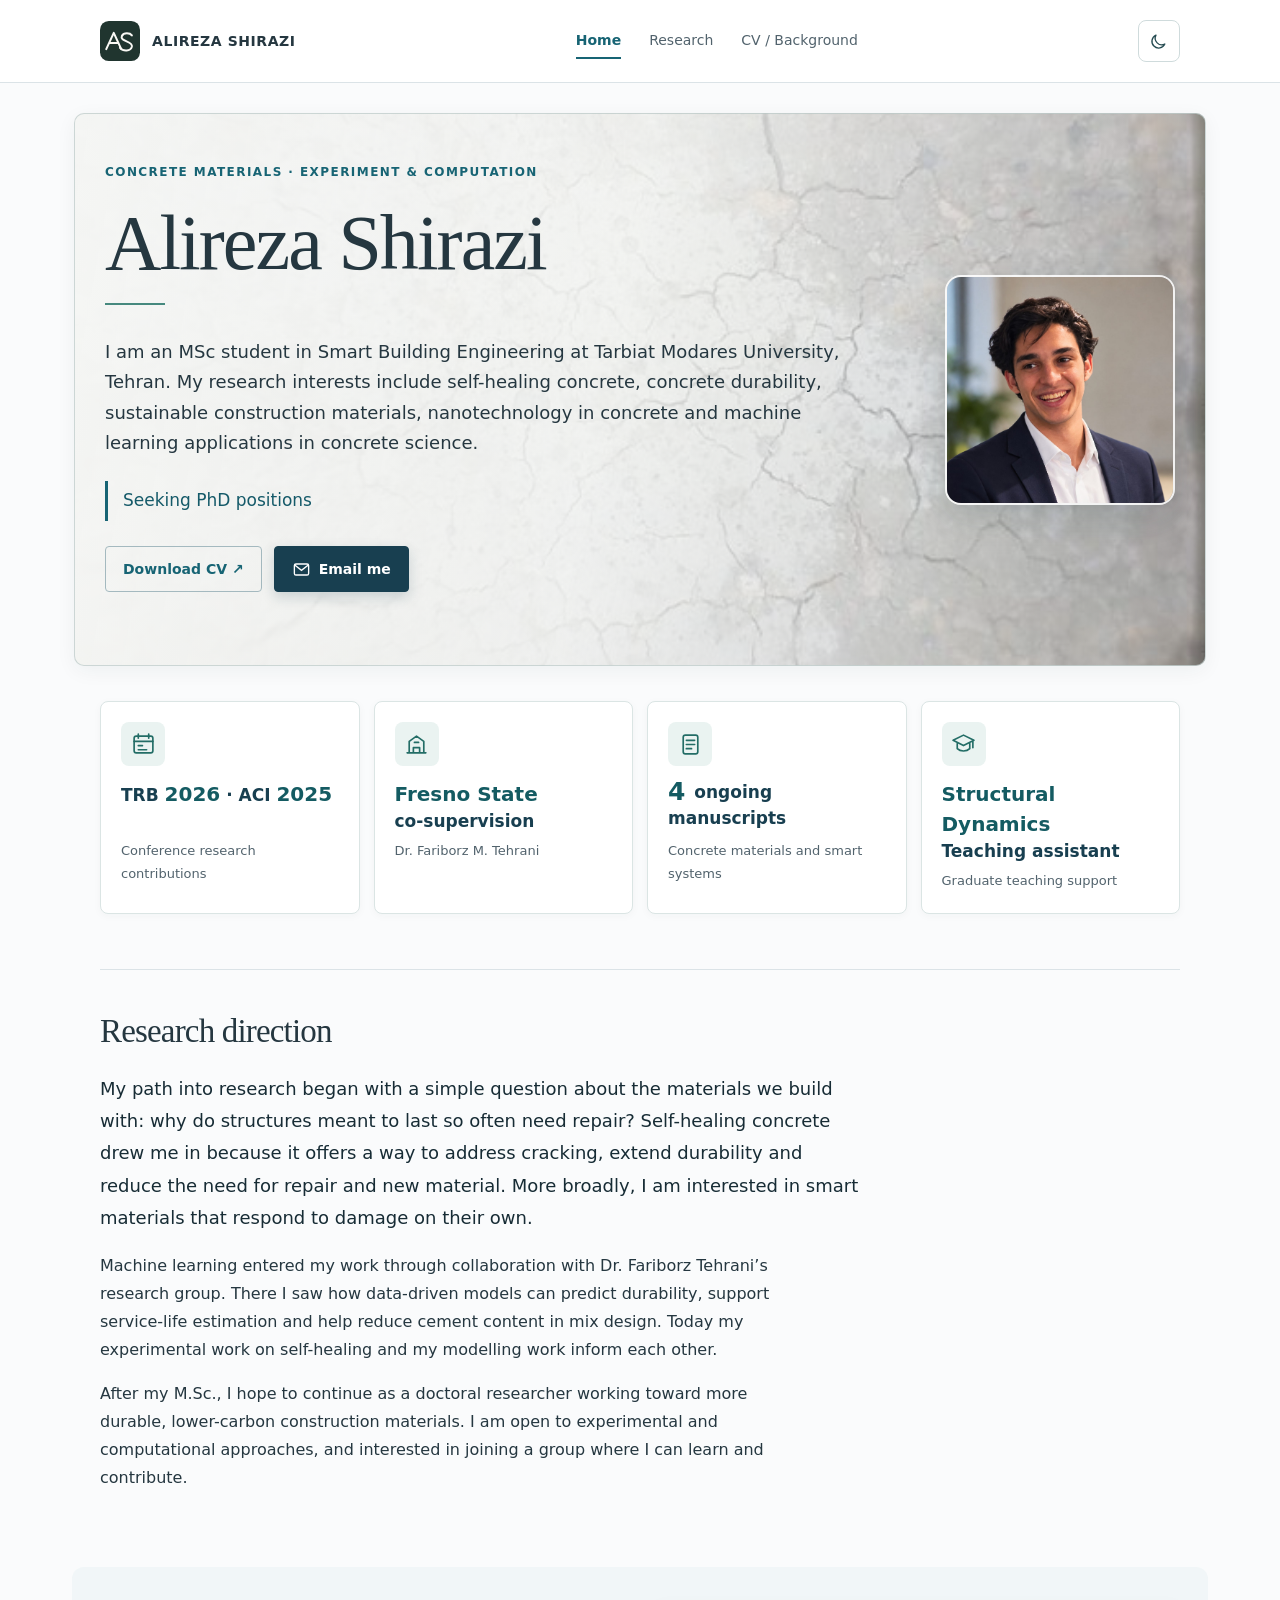
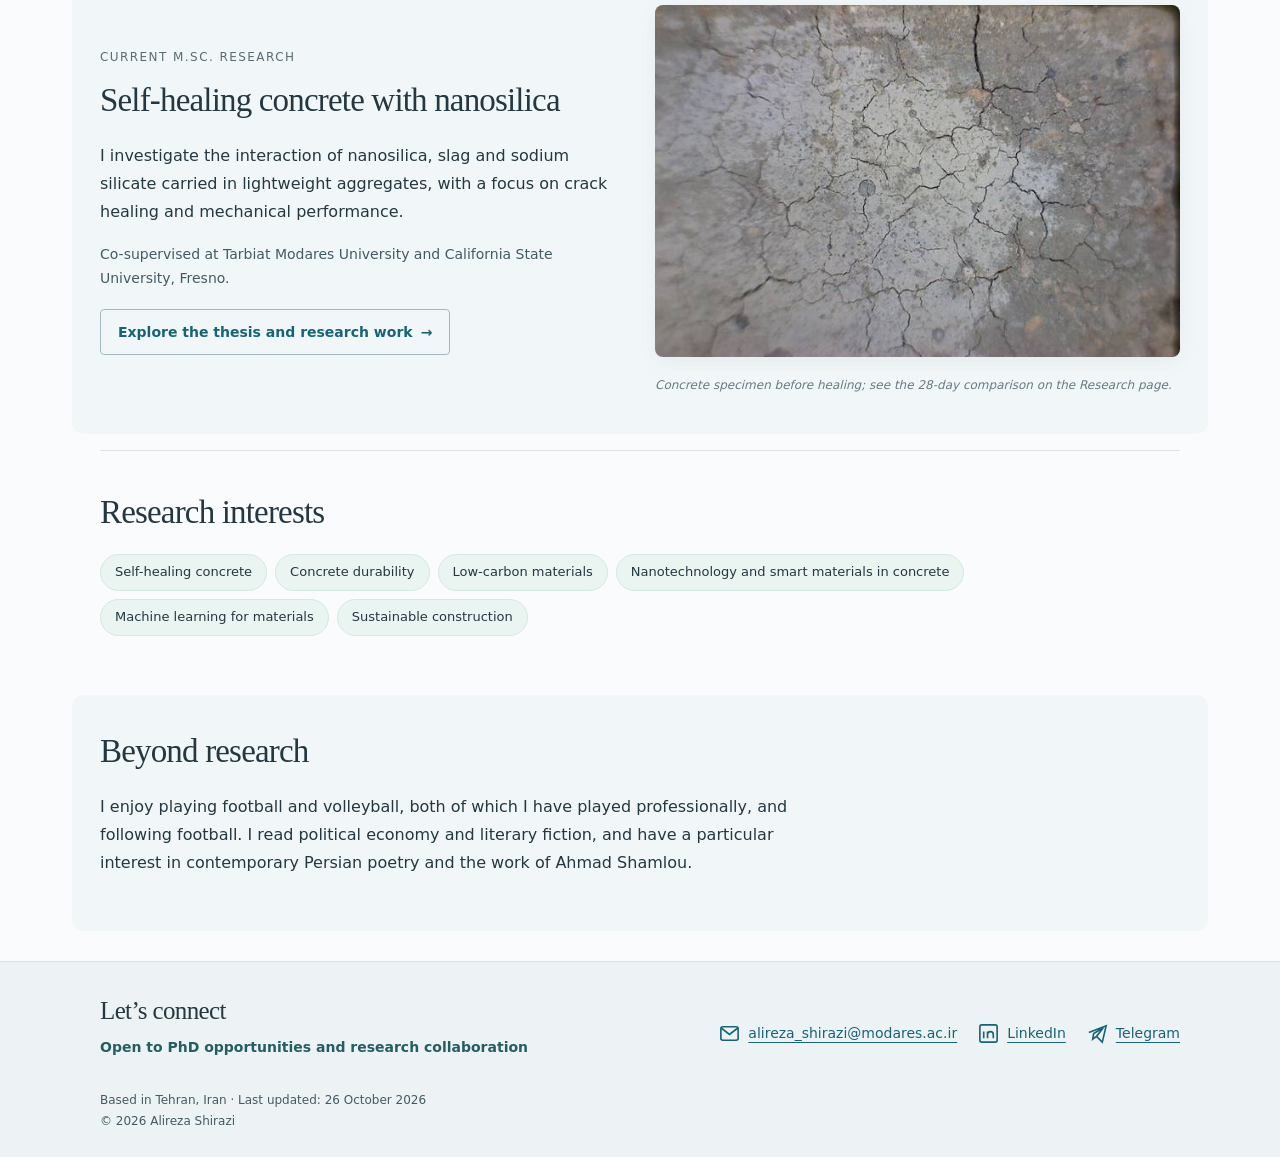
==== commit 956c13a9: "Add files via upload" ====
--- a/index.html
+++ b/index.html
@@ -1 +1 @@
-<!doctype html><html lang="en"><head><meta charset="utf-8"><meta name="viewport" content="width=device-width,initial-scale=1"><title>Concrete Materials Research | Alireza Shirazi</title><meta name="description" content="Alireza Shirazi, M.Sc. researcher at Tarbiat Modares University, seeking PhD positions, with interests in self-healing concrete, sustainable materials, nanotechnology and machine learning in concrete science."><link rel="canonical" href="https://shirazi-alireza.github.io/index.html"><script src="theme.js"></script><script src="interactions.js" defer></script><link rel="stylesheet" href="style.css?v=16"><link rel="icon" type="image/svg+xml" href="logo.svg"><meta property="og:type" content="website"><meta property="og:title" content="Concrete Materials Research | Alireza Shirazi"><meta property="og:description" content="Alireza Shirazi, M.Sc. researcher at Tarbiat Modares University, seeking PhD positions, with interests in self-healing concrete, sustainable materials, nanotechnology and machine learning in concrete science."><meta property="og:url" content="https://shirazi-alireza.github.io/index.html"><meta property="og:image" content="https://shirazi-alireza.github.io/social-preview.jpg"><meta property="og:image:width" content="1254"><meta property="og:image:height" content="1254"><meta property="og:image:alt" content="Portrait of Alireza Shirazi"><meta name="twitter:card" content="summary_large_image"></head><body><a class="skip" href="#main">Skip to content</a><header><div class="wrap"><nav aria-label="Main navigation"><a href="index.html" class="brand"><img src="logo.svg" alt="AS monogram" width="40" height="40"><span>ALIREZA SHIRAZI</span></a><div class="navlinks"><a href="index.html" aria-current="page">Home</a><a href="research.html">Research</a><a href="background.html">CV / Background</a></div><button type="button" class="theme-toggle" aria-label="Switch to dark mode" aria-pressed="false" title="Switch to dark mode"><svg class="moon" viewBox="0 0 24 24" fill="none" stroke="currentColor" stroke-width="1.7" stroke-linecap="round" stroke-linejoin="round" aria-hidden="true"><path d="M20 15.2A8.3 8.3 0 0 1 8.8 4 8.5 8.5 0 1 0 20 15.2Z"/></svg><svg class="sun" viewBox="0 0 24 24" fill="none" stroke="currentColor" stroke-width="1.7" stroke-linecap="round" aria-hidden="true"><circle cx="12" cy="12" r="4"/><path d="M12 2v2m0 16v2M2 12h2m16 0h2M5 5l1.4 1.4m11.2 11.2L19 19M19 5l-1.4 1.4M6.4 17.6 5 19"/></svg></button></nav></div></header><main id="main" class="wrap"><div class="hero"><div><p class="eyebrow">Concrete materials · Experiment & computation</p><h1>Alireza Shirazi</h1><p class="intro">I am an MSc student in Smart Building Engineering at Tarbiat Modares University, Tehran. My research interests include self-healing concrete, concrete durability, sustainable construction materials, nanotechnology in concrete and machine learning applications in concrete science.</p><p class="goal">Seeking PhD positions</p><div class="actions"><a class="button" href="Alireza-Shirazi-CV.pdf">Download CV ↗</a><a class="button primary" href="https://mail.google.com/mail/?view=cm&amp;fs=1&amp;to=alireza_shirazi%40modares.ac.ir"><svg class="icon" viewBox="0 0 24 24" fill="none" stroke="currentColor" stroke-width="1.7" aria-hidden="true"><rect x="3" y="5" width="18" height="14" rx="2"/><path d="m3 6 9 7 9-7"/></svg>Email me</a></div></div><img src="portrait-new.jpg" width="230" height="230" alt="Portrait of Alireza Shirazi"></div><div class="highlights" aria-label="Academic highlights"><div class="highlight"><span class="highlight-icon" aria-hidden="true"><svg viewBox="0 0 24 24" fill="none" stroke="currentColor" stroke-width="1.6" stroke-linecap="round" stroke-linejoin="round"><rect x="3" y="4" width="18" height="16" rx="2"/><path d="M7 2v4m10-4v4M3 9h18M7 13h4m-4 4h8"/></svg></span><strong>TRB <span class="metric">2026</span> · ACI <span class="metric">2025</span></strong>Conference research contributions</div><div class="highlight"><span class="highlight-icon" aria-hidden="true"><svg viewBox="0 0 24 24" fill="none" stroke="currentColor" stroke-width="1.6" stroke-linecap="round" stroke-linejoin="round"><path d="M3 20h18M5 20V9l7-5 7 5v11M9 20v-5h6v5M10 10h4"/></svg></span><strong><span class="metric-label">Fresno State</span><br>co-supervision</strong>Dr. Fariborz M. Tehrani</div><div class="highlight"><span class="highlight-icon" aria-hidden="true"><svg viewBox="0 0 24 24" fill="none" stroke="currentColor" stroke-width="1.6" stroke-linecap="round" stroke-linejoin="round"><rect x="5" y="3" width="14" height="18" rx="2"/><path d="M8 8h8M8 12h8M8 16h5"/></svg></span><strong><span class="figure-number">4</span> ongoing manuscripts</strong>Concrete materials and smart systems</div><div class="highlight"><span class="highlight-icon" aria-hidden="true"><svg viewBox="0 0 24 24" fill="none" stroke="currentColor" stroke-width="1.6" stroke-linecap="round" stroke-linejoin="round"><path d="M2 8l10-5 10 5-10 5L2 8Zm4 3v5c3 3 9 3 12 0v-5m3-2v6"/></svg></span><strong><span class="metric-label">Structural Dynamics</span><br>Teaching assistant</strong>Graduate teaching support</div></div><section class="section"><h2>Research direction</h2><div class="story-layout"><div class="story"><p>My path into research began with a simple question about the materials we build with: why do structures meant to last so often need repair? Self-healing concrete drew me in because it offers a way to address cracking, extend durability and reduce the need for repair and new material. More broadly, I am interested in smart materials that respond to damage on their own.</p><p>Machine learning entered my work through collaboration with Dr. Fariborz Tehrani’s research group. There I saw how data-driven models can predict durability, support service-life estimation and help reduce cement content in mix design. Today my experimental work on self-healing and my modelling work inform each other.</p><p>After my M.Sc., I hope to continue as a doctoral researcher working toward more durable, lower-carbon construction materials. I am open to experimental and computational approaches, and interested in joining a group where I can learn and contribute.</p></div><figure class="story-image"><img src="concrete-compression.jpg" alt="Concrete specimen undergoing compression testing in the laboratory" width="1368" height="1824" loading="lazy"><figcaption>Concrete compressive strength testing.</figcaption></figure></div></section><section class="section"><div class="lab-feature"><div><p class="mini-title">Current M.Sc. research</p><h2>Self-healing concrete with nanosilica</h2><p class="read">I investigate the interaction of nanosilica, slag and sodium silicate carried in lightweight aggregates, with a focus on crack healing and mechanical performance.</p><p class="meta">Co-supervised at Tarbiat Modares University and California State University, Fresno.</p><a class="button" href="research.html">Explore the thesis and research work <span aria-hidden="true">→</span></a></div><figure style="margin:0"><img src="lab-01.jpg" alt="Close-up photograph of a concrete specimen showing a network of surface cracks" width="618" height="414"><figcaption class="note">Concrete specimen before healing; see the 28-day comparison on the Research page.</figcaption></figure></div></section><section class="section"><h2>Research interests</h2><div class="tags"><span class="tag">Self-healing concrete</span><span class="tag">Concrete durability</span><span class="tag">Low-carbon materials</span><span class="tag">Nanotechnology and smart materials in concrete</span><span class="tag">Machine learning for materials</span><span class="tag">Sustainable construction</span></div></section><section class="section"><div class="read"><h2>Beyond research</h2><p>I enjoy playing football and volleyball, both of which I have played professionally, and following football. I read political economy and literary fiction, and have a particular interest in contemporary Persian poetry and the work of Ahmad Shamlou.</p></div></section></main><footer id="contact"><div class="wrap"><div class="footer-row"><div><h2 style="font-size:25px;margin-bottom:10px">Let’s connect</h2><p class="meta">Open to PhD opportunities and research collaboration</p></div><div class="social"><a href="https://mail.google.com/mail/?view=cm&amp;fs=1&amp;to=alireza_shirazi%40modares.ac.ir"><svg class="icon" viewBox="0 0 24 24" fill="none" stroke="currentColor" stroke-width="1.7" aria-hidden="true"><rect x="3" y="5" width="18" height="14" rx="2"/><path d="m3 6 9 7 9-7"/></svg>alireza_shirazi@modares.ac.ir</a><a href="https://www.linkedin.com/in/alireza-shirazi-584789249/" target="_blank" rel="noopener noreferrer"><svg class="icon" viewBox="0 0 24 24" fill="none" stroke="currentColor" stroke-width="1.7" aria-hidden="true"><rect x="3" y="3" width="18" height="18" rx="2"/><path d="M7 10v7M7 7v.1M11 17v-7m0 3c0-4 6-4 6 0v4"/></svg>LinkedIn</a><a href="https://t.me/aliplusreza" target="_blank" rel="noopener noreferrer"><svg class="icon" viewBox="0 0 24 24" fill="none" stroke="currentColor" stroke-width="1.7" aria-hidden="true"><path d="m3 11 18-7-4 17-6-6-4 3 1-6 10-6-7 9"/></svg>Telegram</a></div></div><p class="small">Based in Tehran, Iran · Last updated: 26 October 2026<br>© 2026 Alireza Shirazi</p></div></footer></body></html>+<!doctype html><html lang="en"><head><meta charset="utf-8"><meta name="viewport" content="width=device-width,initial-scale=1"><title>Concrete Materials Research | Alireza Shirazi</title><meta name="description" content="Alireza Shirazi, M.Sc. researcher at Tarbiat Modares University, seeking PhD positions, with interests in self-healing concrete, sustainable materials, nanotechnology and machine learning in concrete science."><link rel="canonical" href="https://shirazi-alireza.github.io/index.html"><script src="theme.js"></script><script src="interactions.js" defer></script><link rel="stylesheet" href="style.css?v=17"><link rel="icon" type="image/svg+xml" href="logo.svg"><meta property="og:type" content="website"><meta property="og:title" content="Concrete Materials Research | Alireza Shirazi"><meta property="og:description" content="Alireza Shirazi, M.Sc. researcher at Tarbiat Modares University, seeking PhD positions, with interests in self-healing concrete, sustainable materials, nanotechnology and machine learning in concrete science."><meta property="og:url" content="https://shirazi-alireza.github.io/index.html"><meta property="og:image" content="https://shirazi-alireza.github.io/social-preview.jpg"><meta property="og:image:width" content="1254"><meta property="og:image:height" content="1254"><meta property="og:image:alt" content="Portrait of Alireza Shirazi"><meta name="twitter:card" content="summary_large_image"></head><body><a class="skip" href="#main">Skip to content</a><header><div class="wrap"><nav aria-label="Main navigation"><a href="index.html" class="brand"><img src="logo.svg" alt="AS monogram" width="40" height="40"><span>ALIREZA SHIRAZI</span></a><div class="navlinks"><a href="index.html" aria-current="page">Home</a><a href="research.html">Research</a><a href="background.html">CV / Background</a></div><button type="button" class="theme-toggle" aria-label="Switch to dark mode" aria-pressed="false" title="Switch to dark mode"><svg class="moon" viewBox="0 0 24 24" fill="none" stroke="currentColor" stroke-width="1.7" stroke-linecap="round" stroke-linejoin="round" aria-hidden="true"><path d="M20 15.2A8.3 8.3 0 0 1 8.8 4 8.5 8.5 0 1 0 20 15.2Z"/></svg><svg class="sun" viewBox="0 0 24 24" fill="none" stroke="currentColor" stroke-width="1.7" stroke-linecap="round" aria-hidden="true"><circle cx="12" cy="12" r="4"/><path d="M12 2v2m0 16v2M2 12h2m16 0h2M5 5l1.4 1.4m11.2 11.2L19 19M19 5l-1.4 1.4M6.4 17.6 5 19"/></svg></button></nav></div></header><main id="main" class="wrap"><div class="hero"><div><p class="eyebrow">Concrete materials · Experiment & computation</p><h1>Alireza Shirazi</h1><p class="intro">I am an MSc student in Smart Building Engineering at Tarbiat Modares University, Tehran. My research interests include self-healing concrete, concrete durability, sustainable construction materials, nanotechnology in concrete and machine learning applications in concrete science.</p><p class="goal">Seeking PhD positions</p><div class="actions"><a class="button" href="Alireza-Shirazi-CV.pdf">Download CV ↗</a><a class="button primary" href="https://mail.google.com/mail/?view=cm&amp;fs=1&amp;to=alireza_shirazi%40modares.ac.ir"><svg class="icon" viewBox="0 0 24 24" fill="none" stroke="currentColor" stroke-width="1.7" aria-hidden="true"><rect x="3" y="5" width="18" height="14" rx="2"/><path d="m3 6 9 7 9-7"/></svg>Email me</a></div></div><img src="portrait-new.jpg" width="230" height="230" alt="Portrait of Alireza Shirazi"></div><div class="highlights" aria-label="Academic highlights"><div class="highlight"><span class="highlight-icon" aria-hidden="true"><svg viewBox="0 0 24 24" fill="none" stroke="currentColor" stroke-width="1.6" stroke-linecap="round" stroke-linejoin="round"><rect x="3" y="4" width="18" height="16" rx="2"/><path d="M7 2v4m10-4v4M3 9h18M7 13h4m-4 4h8"/></svg></span><strong>TRB <span class="metric">2026</span> · ACI <span class="metric">2025</span></strong>Conference research contributions</div><div class="highlight"><span class="highlight-icon" aria-hidden="true"><svg viewBox="0 0 24 24" fill="none" stroke="currentColor" stroke-width="1.6" stroke-linecap="round" stroke-linejoin="round"><path d="M3 20h18M5 20V9l7-5 7 5v11M9 20v-5h6v5M10 10h4"/></svg></span><strong><span class="metric-label">Fresno State</span><br>co-supervision</strong>Dr. Fariborz M. Tehrani</div><div class="highlight"><span class="highlight-icon" aria-hidden="true"><svg viewBox="0 0 24 24" fill="none" stroke="currentColor" stroke-width="1.6" stroke-linecap="round" stroke-linejoin="round"><rect x="5" y="3" width="14" height="18" rx="2"/><path d="M8 8h8M8 12h8M8 16h5"/></svg></span><strong><span class="figure-number">4</span> ongoing manuscripts</strong>Concrete materials and smart systems</div><div class="highlight"><span class="highlight-icon" aria-hidden="true"><svg viewBox="0 0 24 24" fill="none" stroke="currentColor" stroke-width="1.6" stroke-linecap="round" stroke-linejoin="round"><path d="M2 8l10-5 10 5-10 5L2 8Zm4 3v5c3 3 9 3 12 0v-5m3-2v6"/></svg></span><strong><span class="metric-label">Structural Dynamics</span><br>Teaching assistant</strong>Graduate teaching support</div></div><section class="section"><h2>Research direction</h2><div class="story-layout story-layout-text"><div class="story"><p>My path into research began with a simple question about the materials we build with: why do structures meant to last so often need repair? Self-healing concrete drew me in because it offers a way to address cracking, extend durability and reduce the need for repair and new material. More broadly, I am interested in smart materials that respond to damage on their own.</p><p>Machine learning entered my work through collaboration with Dr. Fariborz Tehrani’s research group. There I saw how data-driven models can predict durability, support service-life estimation and help reduce cement content in mix design. Today my experimental work on self-healing and my modelling work inform each other.</p><p>After my M.Sc., I hope to continue as a doctoral researcher working toward more durable, lower-carbon construction materials. I am open to experimental and computational approaches, and interested in joining a group where I can learn and contribute.</p></div></div></section><section class="section"><div class="lab-feature"><div><p class="mini-title">Current M.Sc. research</p><h2>Self-healing concrete with nanosilica</h2><p class="read">I investigate the interaction of nanosilica, slag and sodium silicate carried in lightweight aggregates, with a focus on crack healing and mechanical performance.</p><p class="meta">Co-supervised at Tarbiat Modares University and California State University, Fresno.</p><a class="button" href="research.html">Explore the thesis and research work <span aria-hidden="true">→</span></a></div><figure style="margin:0"><img src="lab-01.jpg" alt="Close-up photograph of a concrete specimen showing a network of surface cracks" width="618" height="414"><figcaption class="note">Concrete specimen before healing; see the 28-day comparison on the Research page.</figcaption></figure></div></section><section class="section"><h2>Research interests</h2><div class="tags"><span class="tag">Self-healing concrete</span><span class="tag">Concrete durability</span><span class="tag">Low-carbon materials</span><span class="tag">Nanotechnology and smart materials in concrete</span><span class="tag">Machine learning for materials</span><span class="tag">Sustainable construction</span></div></section><section class="section"><div class="read"><h2>Beyond research</h2><p>I enjoy playing football and volleyball, both of which I have played professionally, and following football. I read political economy and literary fiction, and have a particular interest in contemporary Persian poetry and the work of Ahmad Shamlou.</p></div></section></main><footer id="contact"><div class="wrap"><div class="footer-row"><div><h2 style="font-size:25px;margin-bottom:10px">Let’s connect</h2><p class="meta">Open to PhD opportunities and research collaboration</p></div><div class="social"><a href="https://mail.google.com/mail/?view=cm&amp;fs=1&amp;to=alireza_shirazi%40modares.ac.ir"><svg class="icon" viewBox="0 0 24 24" fill="none" stroke="currentColor" stroke-width="1.7" aria-hidden="true"><rect x="3" y="5" width="18" height="14" rx="2"/><path d="m3 6 9 7 9-7"/></svg>alireza_shirazi@modares.ac.ir</a><a href="https://www.linkedin.com/in/alireza-shirazi-584789249/" target="_blank" rel="noopener noreferrer"><svg class="icon" viewBox="0 0 24 24" fill="none" stroke="currentColor" stroke-width="1.7" aria-hidden="true"><rect x="3" y="3" width="18" height="18" rx="2"/><path d="M7 10v7M7 7v.1M11 17v-7m0 3c0-4 6-4 6 0v4"/></svg>LinkedIn</a><a href="https://t.me/aliplusreza" target="_blank" rel="noopener noreferrer"><svg class="icon" viewBox="0 0 24 24" fill="none" stroke="currentColor" stroke-width="1.7" aria-hidden="true"><path d="m3 11 18-7-4 17-6-6-4 3 1-6 10-6-7 9"/></svg>Telegram</a></div></div><p class="small">Based in Tehran, Iran · Last updated: 26 October 2026<br>© 2026 Alireza Shirazi</p></div></footer></body></html>
--- a/style.css
+++ b/style.css
@@ -38,3 +38,6 @@
 .comparison-grid{display:grid;grid-template-columns:repeat(2,minmax(0,1fr));gap:22px;margin:24px 0}.comparison{margin:0;border:1px solid #d8e5e2;border-radius:10px;padding:16px;background:#fff;box-shadow:var(--shadow)}.comparison h3{font-size:15px;margin:0 0 12px}.comparison-frame{display:grid;grid-template-columns:1fr 1fr;gap:2px;overflow:hidden;border-radius:7px;background:#e0e9e7;position:relative}.comparison-frame>img,.comparison-frame>.after-layer img{display:block;width:100%;aspect-ratio:4/3;object-fit:cover}.comparison-frame>.after-layer{overflow:hidden}.before-label,.after-label{position:absolute;z-index:3;top:10px;color:#fff;background:rgba(15,40,46,.82);padding:4px 8px;border-radius:4px;font-size:12px}.before-label{left:10px}.after-label{right:10px}.comparison-line,.comparison-range,.slider-label{display:none}.comparison.enhanced .comparison-frame{display:block;aspect-ratio:4/3}.comparison.enhanced .comparison-frame>img,.comparison.enhanced .comparison-frame>.after-layer img{position:absolute;inset:0;width:100%;height:100%;aspect-ratio:auto;object-fit:cover}.comparison.enhanced .after-layer{position:absolute;inset:0;clip-path:inset(0 0 0 var(--split,50%))}.comparison.enhanced .comparison-line{display:block;position:absolute;top:0;bottom:0;left:var(--split,50%);width:3px;background:#fff;transform:translateX(-50%);z-index:4;pointer-events:none;box-shadow:0 0 5px #172f36}.comparison-line span{position:absolute;top:50%;left:50%;transform:translate(-50%,-50%);border-radius:50%;background:#fff;color:#154c50;width:35px;height:35px;text-align:center;line-height:35px;font-weight:700;box-shadow:0 2px 8px #122d3540}.comparison.enhanced .comparison-range{display:block;width:100%;margin:12px 0 2px;accent-color:#27796f;cursor:ew-resize}.comparison.enhanced .slider-label{display:flex;justify-content:space-between;font-size:13px;margin-top:12px;font-weight:600;color:#315a5e}.comparison figcaption,.mechanism figcaption{font-size:12px;line-height:1.6;color:#435a63;margin-top:10px}.photo-caveat{font-size:13px;max-width:75ch}.mechanism{margin:40px 0 0;padding:24px;background:#eaf4f2;border:1px solid #cce1dd;border-radius:12px}.section-kicker{color:#337b72;font-weight:700;font-size:11px;letter-spacing:.12em}.mechanism h3{font-family:Georgia,serif;font-size:23px;font-weight:400;margin:8px 0 14px}.diagram-scroll{overflow-x:auto;border-radius:8px}.diagram-scroll img{display:block;width:100%;min-width:760px;height:auto}.diagram-scroll:focus-within{outline:2px solid #bd832e}html[data-theme=dark] .comparison{background:#1b292f;border-color:#354c53}html[data-theme=dark] .comparison.enhanced .slider-label,html[data-theme=dark] .comparison figcaption,html[data-theme=dark] .mechanism figcaption{color:#d0dee0}html[data-theme=dark] .mechanism{background:#203a39;border-color:#41635e}
 .card,.comparison{transition:transform .25s,box-shadow .25s}.card:hover,.comparison:hover{transform:translateY(-2px);box-shadow:0 8px 20px rgba(24,50,55,.1)}.in-view{animation:enter-section .5s ease-out both}@keyframes enter-section{from{opacity:.65;transform:translateY(8px)}to{opacity:1;transform:translateY(0)}}footer .social .icon{width:23px;height:23px}footer .meta{font-weight:600;color:#245e60}html[data-theme=dark] footer .meta{color:#bde2da}
 @media(max-width:750px){.section:nth-of-type(even){padding:30px 20px;margin:12px -12px}.comparison-grid{gap:12px}.highlight strong{min-height:58px}.hero h1{font-size:clamp(46px,8vw,62px)}.research-tabs{gap:6px}}@media(max-width:520px){header nav{flex-direction:row;flex-wrap:wrap;gap:8px;padding:10px 0}header .brand{font-size:12px}header .navlinks{order:3;width:100%;gap:15px}.hero{background-image:linear-gradient(110deg,rgba(249,250,248,.95),rgba(249,250,248,.78)),url('lab-01.jpg')}.hero h1{font-size:46px;margin-bottom:25px}.comparison-grid{grid-template-columns:1fr}.section:nth-of-type(even){padding:26px 16px;margin:12px -8px}.mechanism{padding:16px}.diagram-scroll img{min-width:700px}.experience-gallery{grid-template-columns:1fr}.highlight strong{font-size:15px}.metric,.metric-label{font-size:17px}html[data-theme=dark] .hero{background-image:linear-gradient(110deg,rgba(22,35,40,.96),rgba(22,35,40,.76)),url('lab-01.jpg')}}@media(prefers-reduced-motion:reduce){.card,.comparison{transition:none}.card:hover,.comparison:hover{transform:none}.in-view{animation:none}}
+
+/* Text-only research introduction. */
+.story-layout-text{display:block}.story-layout-text .story{max-width:75ch}
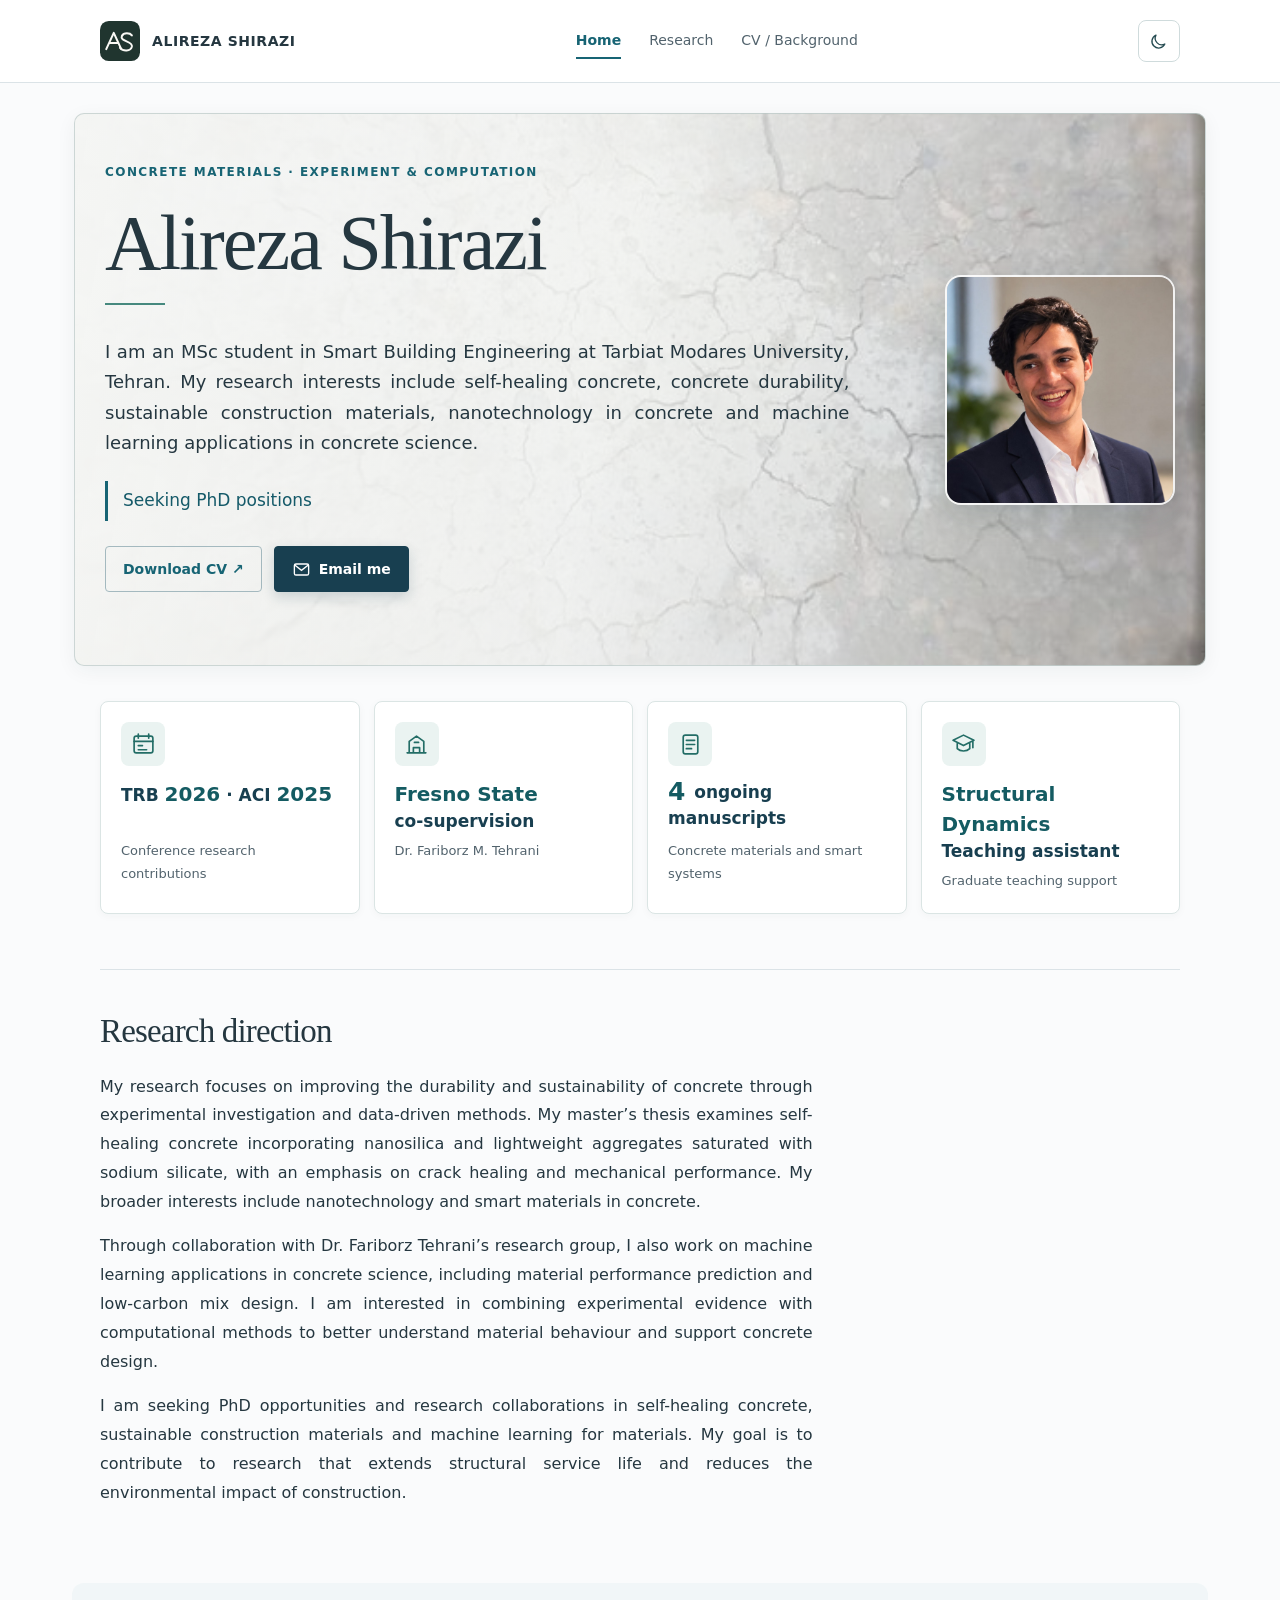
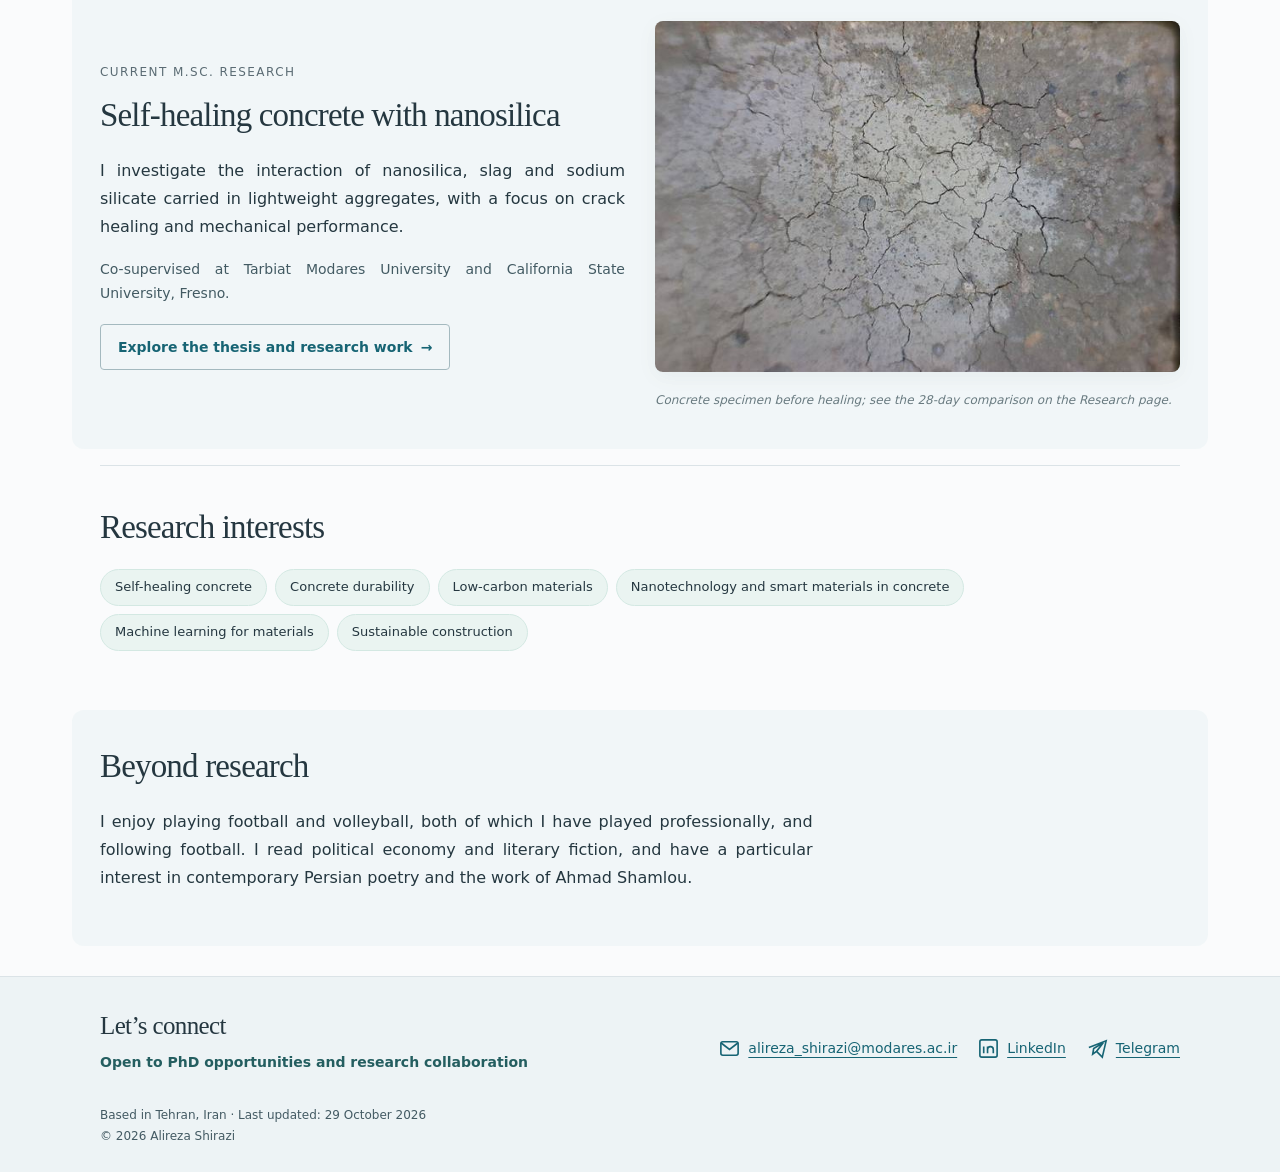
==== commit 76d689d6: "Add files via upload" ====
--- a/index.html
+++ b/index.html
@@ -1 +1 @@
-<!doctype html><html lang="en"><head><meta charset="utf-8"><meta name="viewport" content="width=device-width,initial-scale=1"><title>Concrete Materials Research | Alireza Shirazi</title><meta name="description" content="Alireza Shirazi, M.Sc. researcher at Tarbiat Modares University, seeking PhD positions, with interests in self-healing concrete, sustainable materials, nanotechnology and machine learning in concrete science."><link rel="canonical" href="https://shirazi-alireza.github.io/index.html"><script src="theme.js"></script><script src="interactions.js" defer></script><link rel="stylesheet" href="style.css?v=17"><link rel="icon" type="image/svg+xml" href="logo.svg"><meta property="og:type" content="website"><meta property="og:title" content="Concrete Materials Research | Alireza Shirazi"><meta property="og:description" content="Alireza Shirazi, M.Sc. researcher at Tarbiat Modares University, seeking PhD positions, with interests in self-healing concrete, sustainable materials, nanotechnology and machine learning in concrete science."><meta property="og:url" content="https://shirazi-alireza.github.io/index.html"><meta property="og:image" content="https://shirazi-alireza.github.io/social-preview.jpg"><meta property="og:image:width" content="1254"><meta property="og:image:height" content="1254"><meta property="og:image:alt" content="Portrait of Alireza Shirazi"><meta name="twitter:card" content="summary_large_image"></head><body><a class="skip" href="#main">Skip to content</a><header><div class="wrap"><nav aria-label="Main navigation"><a href="index.html" class="brand"><img src="logo.svg" alt="AS monogram" width="40" height="40"><span>ALIREZA SHIRAZI</span></a><div class="navlinks"><a href="index.html" aria-current="page">Home</a><a href="research.html">Research</a><a href="background.html">CV / Background</a></div><button type="button" class="theme-toggle" aria-label="Switch to dark mode" aria-pressed="false" title="Switch to dark mode"><svg class="moon" viewBox="0 0 24 24" fill="none" stroke="currentColor" stroke-width="1.7" stroke-linecap="round" stroke-linejoin="round" aria-hidden="true"><path d="M20 15.2A8.3 8.3 0 0 1 8.8 4 8.5 8.5 0 1 0 20 15.2Z"/></svg><svg class="sun" viewBox="0 0 24 24" fill="none" stroke="currentColor" stroke-width="1.7" stroke-linecap="round" aria-hidden="true"><circle cx="12" cy="12" r="4"/><path d="M12 2v2m0 16v2M2 12h2m16 0h2M5 5l1.4 1.4m11.2 11.2L19 19M19 5l-1.4 1.4M6.4 17.6 5 19"/></svg></button></nav></div></header><main id="main" class="wrap"><div class="hero"><div><p class="eyebrow">Concrete materials · Experiment & computation</p><h1>Alireza Shirazi</h1><p class="intro">I am an MSc student in Smart Building Engineering at Tarbiat Modares University, Tehran. My research interests include self-healing concrete, concrete durability, sustainable construction materials, nanotechnology in concrete and machine learning applications in concrete science.</p><p class="goal">Seeking PhD positions</p><div class="actions"><a class="button" href="Alireza-Shirazi-CV.pdf">Download CV ↗</a><a class="button primary" href="https://mail.google.com/mail/?view=cm&amp;fs=1&amp;to=alireza_shirazi%40modares.ac.ir"><svg class="icon" viewBox="0 0 24 24" fill="none" stroke="currentColor" stroke-width="1.7" aria-hidden="true"><rect x="3" y="5" width="18" height="14" rx="2"/><path d="m3 6 9 7 9-7"/></svg>Email me</a></div></div><img src="portrait-new.jpg" width="230" height="230" alt="Portrait of Alireza Shirazi"></div><div class="highlights" aria-label="Academic highlights"><div class="highlight"><span class="highlight-icon" aria-hidden="true"><svg viewBox="0 0 24 24" fill="none" stroke="currentColor" stroke-width="1.6" stroke-linecap="round" stroke-linejoin="round"><rect x="3" y="4" width="18" height="16" rx="2"/><path d="M7 2v4m10-4v4M3 9h18M7 13h4m-4 4h8"/></svg></span><strong>TRB <span class="metric">2026</span> · ACI <span class="metric">2025</span></strong>Conference research contributions</div><div class="highlight"><span class="highlight-icon" aria-hidden="true"><svg viewBox="0 0 24 24" fill="none" stroke="currentColor" stroke-width="1.6" stroke-linecap="round" stroke-linejoin="round"><path d="M3 20h18M5 20V9l7-5 7 5v11M9 20v-5h6v5M10 10h4"/></svg></span><strong><span class="metric-label">Fresno State</span><br>co-supervision</strong>Dr. Fariborz M. Tehrani</div><div class="highlight"><span class="highlight-icon" aria-hidden="true"><svg viewBox="0 0 24 24" fill="none" stroke="currentColor" stroke-width="1.6" stroke-linecap="round" stroke-linejoin="round"><rect x="5" y="3" width="14" height="18" rx="2"/><path d="M8 8h8M8 12h8M8 16h5"/></svg></span><strong><span class="figure-number">4</span> ongoing manuscripts</strong>Concrete materials and smart systems</div><div class="highlight"><span class="highlight-icon" aria-hidden="true"><svg viewBox="0 0 24 24" fill="none" stroke="currentColor" stroke-width="1.6" stroke-linecap="round" stroke-linejoin="round"><path d="M2 8l10-5 10 5-10 5L2 8Zm4 3v5c3 3 9 3 12 0v-5m3-2v6"/></svg></span><strong><span class="metric-label">Structural Dynamics</span><br>Teaching assistant</strong>Graduate teaching support</div></div><section class="section"><h2>Research direction</h2><div class="story-layout story-layout-text"><div class="story"><p>My path into research began with a simple question about the materials we build with: why do structures meant to last so often need repair? Self-healing concrete drew me in because it offers a way to address cracking, extend durability and reduce the need for repair and new material. More broadly, I am interested in smart materials that respond to damage on their own.</p><p>Machine learning entered my work through collaboration with Dr. Fariborz Tehrani’s research group. There I saw how data-driven models can predict durability, support service-life estimation and help reduce cement content in mix design. Today my experimental work on self-healing and my modelling work inform each other.</p><p>After my M.Sc., I hope to continue as a doctoral researcher working toward more durable, lower-carbon construction materials. I am open to experimental and computational approaches, and interested in joining a group where I can learn and contribute.</p></div></div></section><section class="section"><div class="lab-feature"><div><p class="mini-title">Current M.Sc. research</p><h2>Self-healing concrete with nanosilica</h2><p class="read">I investigate the interaction of nanosilica, slag and sodium silicate carried in lightweight aggregates, with a focus on crack healing and mechanical performance.</p><p class="meta">Co-supervised at Tarbiat Modares University and California State University, Fresno.</p><a class="button" href="research.html">Explore the thesis and research work <span aria-hidden="true">→</span></a></div><figure style="margin:0"><img src="lab-01.jpg" alt="Close-up photograph of a concrete specimen showing a network of surface cracks" width="618" height="414"><figcaption class="note">Concrete specimen before healing; see the 28-day comparison on the Research page.</figcaption></figure></div></section><section class="section"><h2>Research interests</h2><div class="tags"><span class="tag">Self-healing concrete</span><span class="tag">Concrete durability</span><span class="tag">Low-carbon materials</span><span class="tag">Nanotechnology and smart materials in concrete</span><span class="tag">Machine learning for materials</span><span class="tag">Sustainable construction</span></div></section><section class="section"><div class="read"><h2>Beyond research</h2><p>I enjoy playing football and volleyball, both of which I have played professionally, and following football. I read political economy and literary fiction, and have a particular interest in contemporary Persian poetry and the work of Ahmad Shamlou.</p></div></section></main><footer id="contact"><div class="wrap"><div class="footer-row"><div><h2 style="font-size:25px;margin-bottom:10px">Let’s connect</h2><p class="meta">Open to PhD opportunities and research collaboration</p></div><div class="social"><a href="https://mail.google.com/mail/?view=cm&amp;fs=1&amp;to=alireza_shirazi%40modares.ac.ir"><svg class="icon" viewBox="0 0 24 24" fill="none" stroke="currentColor" stroke-width="1.7" aria-hidden="true"><rect x="3" y="5" width="18" height="14" rx="2"/><path d="m3 6 9 7 9-7"/></svg>alireza_shirazi@modares.ac.ir</a><a href="https://www.linkedin.com/in/alireza-shirazi-584789249/" target="_blank" rel="noopener noreferrer"><svg class="icon" viewBox="0 0 24 24" fill="none" stroke="currentColor" stroke-width="1.7" aria-hidden="true"><rect x="3" y="3" width="18" height="18" rx="2"/><path d="M7 10v7M7 7v.1M11 17v-7m0 3c0-4 6-4 6 0v4"/></svg>LinkedIn</a><a href="https://t.me/aliplusreza" target="_blank" rel="noopener noreferrer"><svg class="icon" viewBox="0 0 24 24" fill="none" stroke="currentColor" stroke-width="1.7" aria-hidden="true"><path d="m3 11 18-7-4 17-6-6-4 3 1-6 10-6-7 9"/></svg>Telegram</a></div></div><p class="small">Based in Tehran, Iran · Last updated: 26 October 2026<br>© 2026 Alireza Shirazi</p></div></footer></body></html>+<!doctype html><html lang="en"><head><meta charset="utf-8"><meta name="viewport" content="width=device-width,initial-scale=1"><title>Concrete Materials Research | Alireza Shirazi</title><meta name="description" content="Alireza Shirazi, M.Sc. researcher at Tarbiat Modares University, seeking PhD positions, with interests in self-healing concrete, sustainable materials, nanotechnology and machine learning in concrete science."><link rel="canonical" href="https://shirazi-alireza.github.io/index.html"><script src="theme.js"></script><script src="interactions.js" defer></script><link rel="stylesheet" href="style.css?v=19"><link rel="icon" type="image/svg+xml" href="logo.svg"><meta property="og:type" content="website"><meta property="og:title" content="Concrete Materials Research | Alireza Shirazi"><meta property="og:description" content="Alireza Shirazi, M.Sc. researcher at Tarbiat Modares University, seeking PhD positions, with interests in self-healing concrete, sustainable materials, nanotechnology and machine learning in concrete science."><meta property="og:url" content="https://shirazi-alireza.github.io/index.html"><meta property="og:image" content="https://shirazi-alireza.github.io/social-preview.jpg"><meta property="og:image:width" content="1254"><meta property="og:image:height" content="1254"><meta property="og:image:alt" content="Portrait of Alireza Shirazi"><meta name="twitter:card" content="summary_large_image"></head><body><a class="skip" href="#main">Skip to content</a><header><div class="wrap"><nav aria-label="Main navigation"><a href="index.html" class="brand"><img src="logo.svg" alt="AS monogram" width="40" height="40"><span>ALIREZA SHIRAZI</span></a><div class="navlinks"><a href="index.html" aria-current="page">Home</a><a href="research.html">Research</a><a href="background.html">CV / Background</a></div><button type="button" class="theme-toggle" aria-label="Switch to dark mode" aria-pressed="false" title="Switch to dark mode"><svg class="moon" viewBox="0 0 24 24" fill="none" stroke="currentColor" stroke-width="1.7" stroke-linecap="round" stroke-linejoin="round" aria-hidden="true"><path d="M20 15.2A8.3 8.3 0 0 1 8.8 4 8.5 8.5 0 1 0 20 15.2Z"/></svg><svg class="sun" viewBox="0 0 24 24" fill="none" stroke="currentColor" stroke-width="1.7" stroke-linecap="round" aria-hidden="true"><circle cx="12" cy="12" r="4"/><path d="M12 2v2m0 16v2M2 12h2m16 0h2M5 5l1.4 1.4m11.2 11.2L19 19M19 5l-1.4 1.4M6.4 17.6 5 19"/></svg></button></nav></div></header><main id="main" class="wrap"><div class="hero"><div><p class="eyebrow">Concrete materials · Experiment & computation</p><h1>Alireza Shirazi</h1><p class="intro">I am an MSc student in Smart Building Engineering at Tarbiat Modares University, Tehran. My research interests include self-healing concrete, concrete durability, sustainable construction materials, nanotechnology in concrete and machine learning applications in concrete science.</p><p class="goal">Seeking PhD positions</p><div class="actions"><a class="button" href="Alireza-Shirazi-CV.pdf">Download CV ↗</a><a class="button primary" href="https://mail.google.com/mail/?view=cm&amp;fs=1&amp;to=alireza_shirazi%40modares.ac.ir"><svg class="icon" viewBox="0 0 24 24" fill="none" stroke="currentColor" stroke-width="1.7" aria-hidden="true"><rect x="3" y="5" width="18" height="14" rx="2"/><path d="m3 6 9 7 9-7"/></svg>Email me</a></div></div><img src="portrait-new.jpg" width="230" height="230" alt="Portrait of Alireza Shirazi"></div><div class="highlights" aria-label="Academic highlights"><div class="highlight"><span class="highlight-icon" aria-hidden="true"><svg viewBox="0 0 24 24" fill="none" stroke="currentColor" stroke-width="1.6" stroke-linecap="round" stroke-linejoin="round"><rect x="3" y="4" width="18" height="16" rx="2"/><path d="M7 2v4m10-4v4M3 9h18M7 13h4m-4 4h8"/></svg></span><strong>TRB <span class="metric">2026</span> · ACI <span class="metric">2025</span></strong>Conference research contributions</div><div class="highlight"><span class="highlight-icon" aria-hidden="true"><svg viewBox="0 0 24 24" fill="none" stroke="currentColor" stroke-width="1.6" stroke-linecap="round" stroke-linejoin="round"><path d="M3 20h18M5 20V9l7-5 7 5v11M9 20v-5h6v5M10 10h4"/></svg></span><strong><span class="metric-label">Fresno State</span><br>co-supervision</strong>Dr. Fariborz M. Tehrani</div><div class="highlight"><span class="highlight-icon" aria-hidden="true"><svg viewBox="0 0 24 24" fill="none" stroke="currentColor" stroke-width="1.6" stroke-linecap="round" stroke-linejoin="round"><rect x="5" y="3" width="14" height="18" rx="2"/><path d="M8 8h8M8 12h8M8 16h5"/></svg></span><strong><span class="figure-number">4</span> ongoing manuscripts</strong>Concrete materials and smart systems</div><div class="highlight"><span class="highlight-icon" aria-hidden="true"><svg viewBox="0 0 24 24" fill="none" stroke="currentColor" stroke-width="1.6" stroke-linecap="round" stroke-linejoin="round"><path d="M2 8l10-5 10 5-10 5L2 8Zm4 3v5c3 3 9 3 12 0v-5m3-2v6"/></svg></span><strong><span class="metric-label">Structural Dynamics</span><br>Teaching assistant</strong>Graduate teaching support</div></div><section class="section"><h2>Research direction</h2><div class="story-layout story-layout-text"><div class="story"><p>My research focuses on improving the durability and sustainability of concrete through experimental investigation and data-driven methods. My master’s thesis examines self-healing concrete incorporating nanosilica and lightweight aggregates saturated with sodium silicate, with an emphasis on crack healing and mechanical performance. My broader interests include nanotechnology and smart materials in concrete.</p><p>Through collaboration with Dr. Fariborz Tehrani’s research group, I also work on machine learning applications in concrete science, including material performance prediction and low-carbon mix design. I am interested in combining experimental evidence with computational methods to better understand material behaviour and support concrete design.</p><p>I am seeking PhD opportunities and research collaborations in self-healing concrete, sustainable construction materials and machine learning for materials. My goal is to contribute to research that extends structural service life and reduces the environmental impact of construction.</p></div></div></section><section class="section"><div class="lab-feature"><div><p class="mini-title">Current M.Sc. research</p><h2>Self-healing concrete with nanosilica</h2><p class="read">I investigate the interaction of nanosilica, slag and sodium silicate carried in lightweight aggregates, with a focus on crack healing and mechanical performance.</p><p class="meta">Co-supervised at Tarbiat Modares University and California State University, Fresno.</p><a class="button" href="research.html">Explore the thesis and research work <span aria-hidden="true">→</span></a></div><figure style="margin:0"><img src="lab-01.jpg" alt="Close-up photograph of a concrete specimen showing a network of surface cracks" width="618" height="414"><figcaption class="note">Concrete specimen before healing; see the 28-day comparison on the Research page.</figcaption></figure></div></section><section class="section"><h2>Research interests</h2><div class="tags"><span class="tag">Self-healing concrete</span><span class="tag">Concrete durability</span><span class="tag">Low-carbon materials</span><span class="tag">Nanotechnology and smart materials in concrete</span><span class="tag">Machine learning for materials</span><span class="tag">Sustainable construction</span></div></section><section class="section"><div class="read"><h2>Beyond research</h2><p>I enjoy playing football and volleyball, both of which I have played professionally, and following football. I read political economy and literary fiction, and have a particular interest in contemporary Persian poetry and the work of Ahmad Shamlou.</p></div></section></main><footer id="contact"><div class="wrap"><div class="footer-row"><div><h2 style="font-size:25px;margin-bottom:10px">Let’s connect</h2><p class="meta">Open to PhD opportunities and research collaboration</p></div><div class="social"><a href="https://mail.google.com/mail/?view=cm&amp;fs=1&amp;to=alireza_shirazi%40modares.ac.ir"><svg class="icon" viewBox="0 0 24 24" fill="none" stroke="currentColor" stroke-width="1.7" aria-hidden="true"><rect x="3" y="5" width="18" height="14" rx="2"/><path d="m3 6 9 7 9-7"/></svg>alireza_shirazi@modares.ac.ir</a><a href="https://www.linkedin.com/in/alireza-shirazi-584789249/" target="_blank" rel="noopener noreferrer"><svg class="icon" viewBox="0 0 24 24" fill="none" stroke="currentColor" stroke-width="1.7" aria-hidden="true"><rect x="3" y="3" width="18" height="18" rx="2"/><path d="M7 10v7M7 7v.1M11 17v-7m0 3c0-4 6-4 6 0v4"/></svg>LinkedIn</a><a href="https://t.me/aliplusreza" target="_blank" rel="noopener noreferrer"><svg class="icon" viewBox="0 0 24 24" fill="none" stroke="currentColor" stroke-width="1.7" aria-hidden="true"><path d="m3 11 18-7-4 17-6-6-4 3 1-6 10-6-7 9"/></svg>Telegram</a></div></div><p class="small">Based in Tehran, Iran · Last updated: 29 October 2026<br>© 2026 Alireza Shirazi</p></div></footer></body></html>
--- a/style.css
+++ b/style.css
@@ -41,3 +41,10 @@
 
 /* Text-only research introduction. */
 .story-layout-text{display:block}.story-layout-text .story{max-width:75ch}
+
+/* v19: consistent research prose and justified text across pages. */
+main p,main li,main figcaption,main article h3,footer p{text-align:justify;text-align-last:start;text-justify:inter-word;hyphens:none;overflow-wrap:break-word}
+.story p,.story p:first-child{font-size:16px;line-height:1.8;color:inherit;font-weight:400}
+html[data-theme=dark] .story p,html[data-theme=dark] .story p:first-child{color:var(--text)}
+.badge-submitted{background:#e7eefb;color:#304f86}
+html[data-theme=dark] .badge-submitted{background:#293e60;color:#dbe7ff}
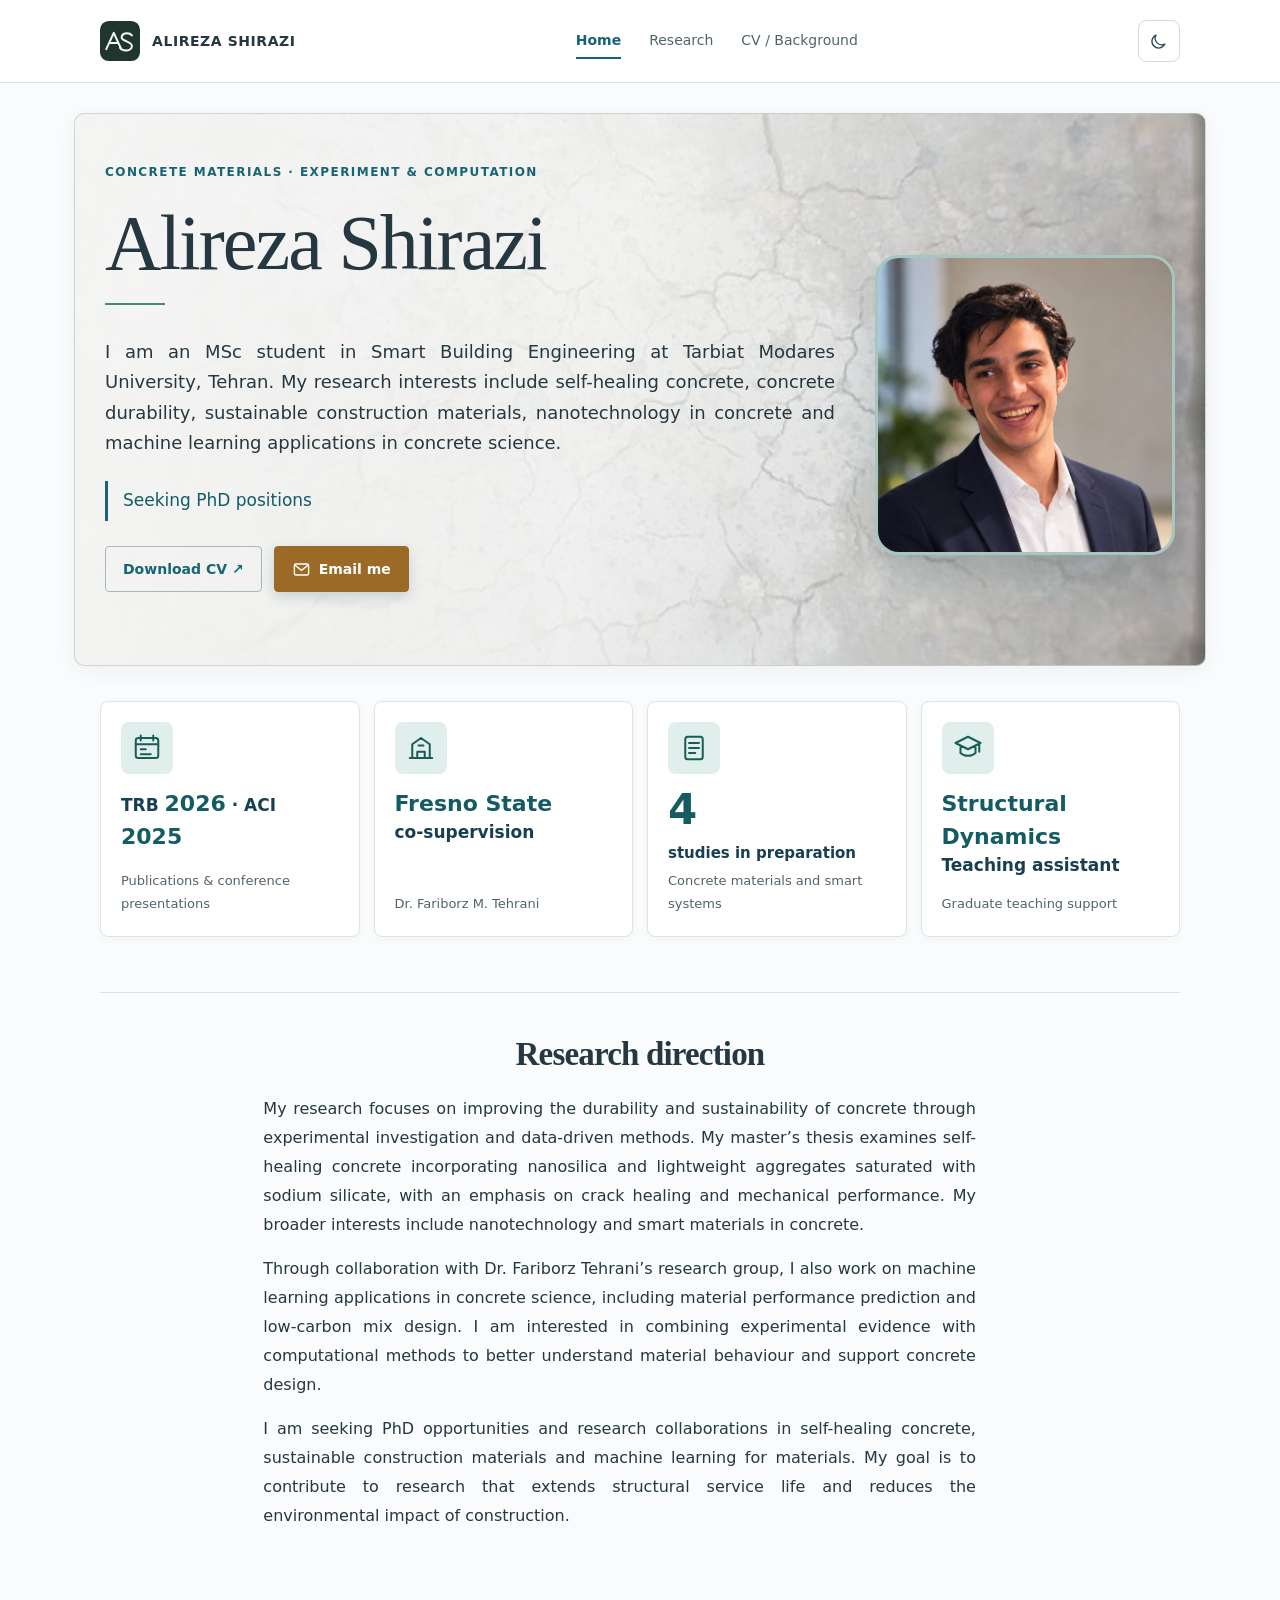
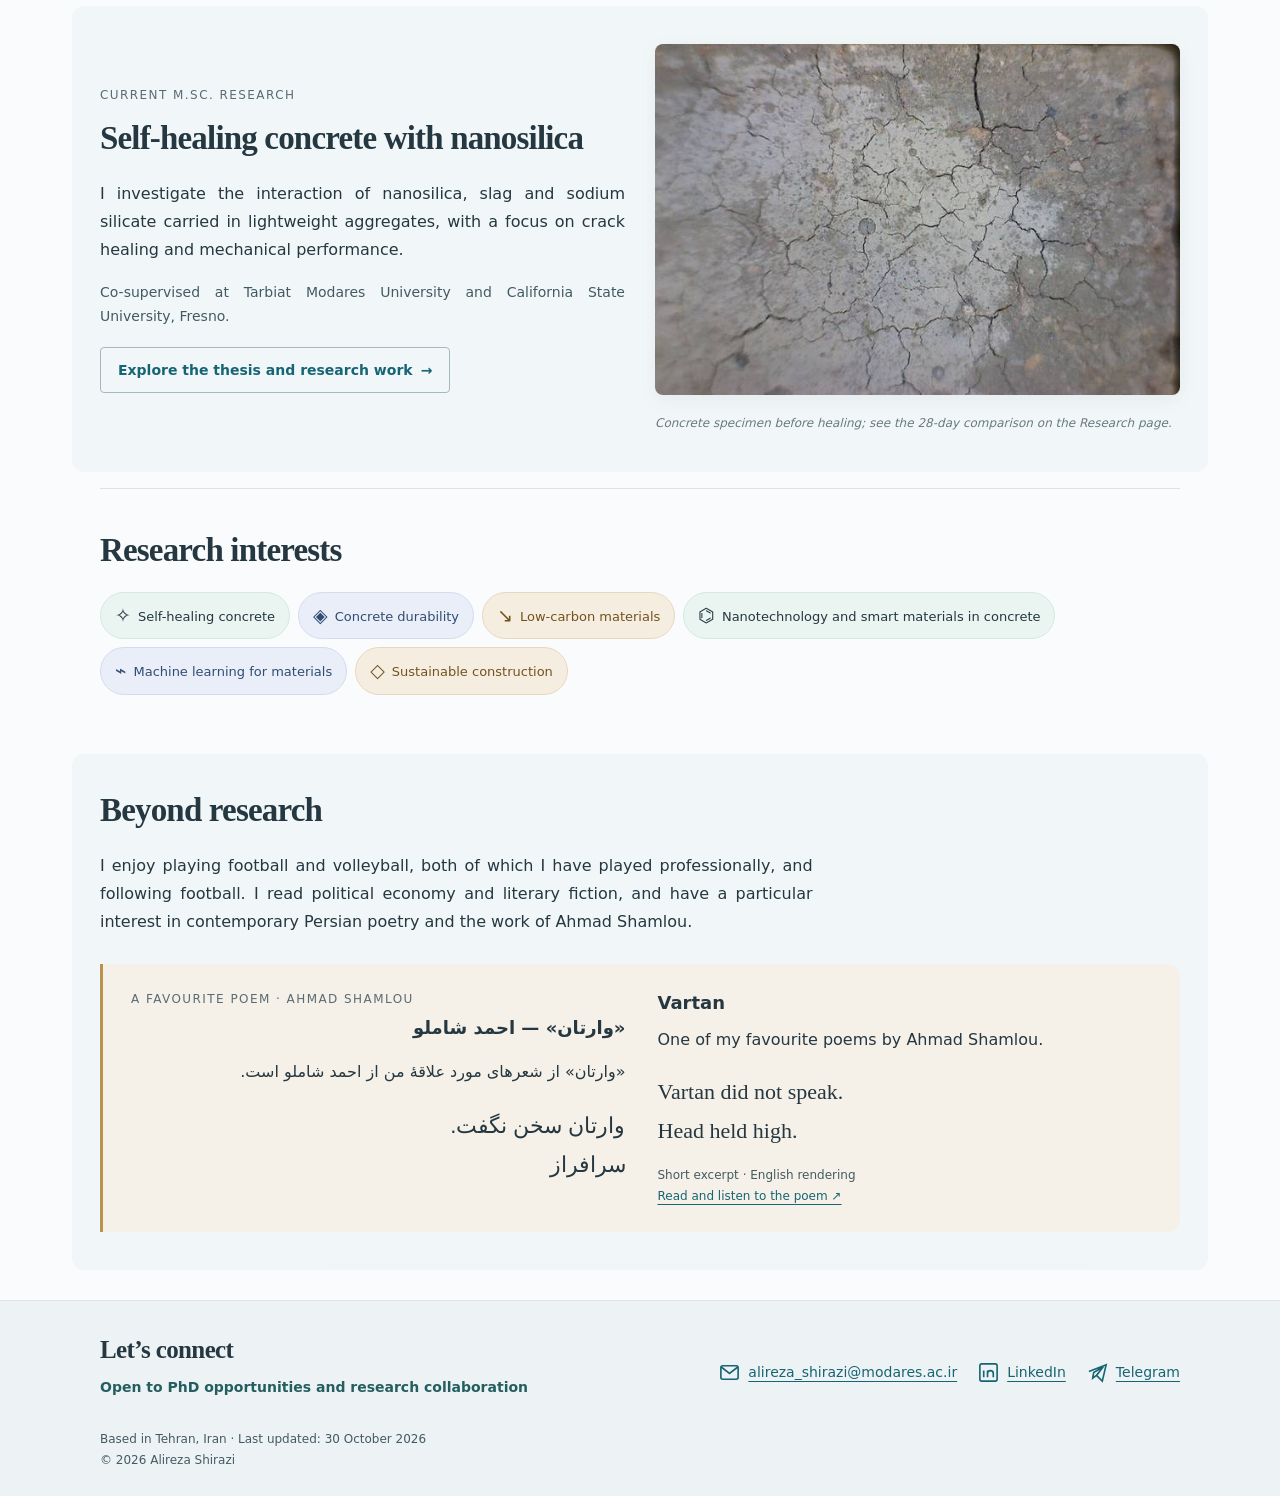
==== commit 3e2513ef: "Add files via upload" ====
--- a/index.html
+++ b/index.html
@@ -1 +1 @@
-<!doctype html><html lang="en"><head><meta charset="utf-8"><meta name="viewport" content="width=device-width,initial-scale=1"><title>Concrete Materials Research | Alireza Shirazi</title><meta name="description" content="Alireza Shirazi, M.Sc. researcher at Tarbiat Modares University, seeking PhD positions, with interests in self-healing concrete, sustainable materials, nanotechnology and machine learning in concrete science."><link rel="canonical" href="https://shirazi-alireza.github.io/index.html"><script src="theme.js"></script><script src="interactions.js" defer></script><link rel="stylesheet" href="style.css?v=19"><link rel="icon" type="image/svg+xml" href="logo.svg"><meta property="og:type" content="website"><meta property="og:title" content="Concrete Materials Research | Alireza Shirazi"><meta property="og:description" content="Alireza Shirazi, M.Sc. researcher at Tarbiat Modares University, seeking PhD positions, with interests in self-healing concrete, sustainable materials, nanotechnology and machine learning in concrete science."><meta property="og:url" content="https://shirazi-alireza.github.io/index.html"><meta property="og:image" content="https://shirazi-alireza.github.io/social-preview.jpg"><meta property="og:image:width" content="1254"><meta property="og:image:height" content="1254"><meta property="og:image:alt" content="Portrait of Alireza Shirazi"><meta name="twitter:card" content="summary_large_image"></head><body><a class="skip" href="#main">Skip to content</a><header><div class="wrap"><nav aria-label="Main navigation"><a href="index.html" class="brand"><img src="logo.svg" alt="AS monogram" width="40" height="40"><span>ALIREZA SHIRAZI</span></a><div class="navlinks"><a href="index.html" aria-current="page">Home</a><a href="research.html">Research</a><a href="background.html">CV / Background</a></div><button type="button" class="theme-toggle" aria-label="Switch to dark mode" aria-pressed="false" title="Switch to dark mode"><svg class="moon" viewBox="0 0 24 24" fill="none" stroke="currentColor" stroke-width="1.7" stroke-linecap="round" stroke-linejoin="round" aria-hidden="true"><path d="M20 15.2A8.3 8.3 0 0 1 8.8 4 8.5 8.5 0 1 0 20 15.2Z"/></svg><svg class="sun" viewBox="0 0 24 24" fill="none" stroke="currentColor" stroke-width="1.7" stroke-linecap="round" aria-hidden="true"><circle cx="12" cy="12" r="4"/><path d="M12 2v2m0 16v2M2 12h2m16 0h2M5 5l1.4 1.4m11.2 11.2L19 19M19 5l-1.4 1.4M6.4 17.6 5 19"/></svg></button></nav></div></header><main id="main" class="wrap"><div class="hero"><div><p class="eyebrow">Concrete materials · Experiment & computation</p><h1>Alireza Shirazi</h1><p class="intro">I am an MSc student in Smart Building Engineering at Tarbiat Modares University, Tehran. My research interests include self-healing concrete, concrete durability, sustainable construction materials, nanotechnology in concrete and machine learning applications in concrete science.</p><p class="goal">Seeking PhD positions</p><div class="actions"><a class="button" href="Alireza-Shirazi-CV.pdf">Download CV ↗</a><a class="button primary" href="https://mail.google.com/mail/?view=cm&amp;fs=1&amp;to=alireza_shirazi%40modares.ac.ir"><svg class="icon" viewBox="0 0 24 24" fill="none" stroke="currentColor" stroke-width="1.7" aria-hidden="true"><rect x="3" y="5" width="18" height="14" rx="2"/><path d="m3 6 9 7 9-7"/></svg>Email me</a></div></div><img src="portrait-new.jpg" width="230" height="230" alt="Portrait of Alireza Shirazi"></div><div class="highlights" aria-label="Academic highlights"><div class="highlight"><span class="highlight-icon" aria-hidden="true"><svg viewBox="0 0 24 24" fill="none" stroke="currentColor" stroke-width="1.6" stroke-linecap="round" stroke-linejoin="round"><rect x="3" y="4" width="18" height="16" rx="2"/><path d="M7 2v4m10-4v4M3 9h18M7 13h4m-4 4h8"/></svg></span><strong>TRB <span class="metric">2026</span> · ACI <span class="metric">2025</span></strong>Conference research contributions</div><div class="highlight"><span class="highlight-icon" aria-hidden="true"><svg viewBox="0 0 24 24" fill="none" stroke="currentColor" stroke-width="1.6" stroke-linecap="round" stroke-linejoin="round"><path d="M3 20h18M5 20V9l7-5 7 5v11M9 20v-5h6v5M10 10h4"/></svg></span><strong><span class="metric-label">Fresno State</span><br>co-supervision</strong>Dr. Fariborz M. Tehrani</div><div class="highlight"><span class="highlight-icon" aria-hidden="true"><svg viewBox="0 0 24 24" fill="none" stroke="currentColor" stroke-width="1.6" stroke-linecap="round" stroke-linejoin="round"><rect x="5" y="3" width="14" height="18" rx="2"/><path d="M8 8h8M8 12h8M8 16h5"/></svg></span><strong><span class="figure-number">4</span> ongoing manuscripts</strong>Concrete materials and smart systems</div><div class="highlight"><span class="highlight-icon" aria-hidden="true"><svg viewBox="0 0 24 24" fill="none" stroke="currentColor" stroke-width="1.6" stroke-linecap="round" stroke-linejoin="round"><path d="M2 8l10-5 10 5-10 5L2 8Zm4 3v5c3 3 9 3 12 0v-5m3-2v6"/></svg></span><strong><span class="metric-label">Structural Dynamics</span><br>Teaching assistant</strong>Graduate teaching support</div></div><section class="section"><h2>Research direction</h2><div class="story-layout story-layout-text"><div class="story"><p>My research focuses on improving the durability and sustainability of concrete through experimental investigation and data-driven methods. My master’s thesis examines self-healing concrete incorporating nanosilica and lightweight aggregates saturated with sodium silicate, with an emphasis on crack healing and mechanical performance. My broader interests include nanotechnology and smart materials in concrete.</p><p>Through collaboration with Dr. Fariborz Tehrani’s research group, I also work on machine learning applications in concrete science, including material performance prediction and low-carbon mix design. I am interested in combining experimental evidence with computational methods to better understand material behaviour and support concrete design.</p><p>I am seeking PhD opportunities and research collaborations in self-healing concrete, sustainable construction materials and machine learning for materials. My goal is to contribute to research that extends structural service life and reduces the environmental impact of construction.</p></div></div></section><section class="section"><div class="lab-feature"><div><p class="mini-title">Current M.Sc. research</p><h2>Self-healing concrete with nanosilica</h2><p class="read">I investigate the interaction of nanosilica, slag and sodium silicate carried in lightweight aggregates, with a focus on crack healing and mechanical performance.</p><p class="meta">Co-supervised at Tarbiat Modares University and California State University, Fresno.</p><a class="button" href="research.html">Explore the thesis and research work <span aria-hidden="true">→</span></a></div><figure style="margin:0"><img src="lab-01.jpg" alt="Close-up photograph of a concrete specimen showing a network of surface cracks" width="618" height="414"><figcaption class="note">Concrete specimen before healing; see the 28-day comparison on the Research page.</figcaption></figure></div></section><section class="section"><h2>Research interests</h2><div class="tags"><span class="tag">Self-healing concrete</span><span class="tag">Concrete durability</span><span class="tag">Low-carbon materials</span><span class="tag">Nanotechnology and smart materials in concrete</span><span class="tag">Machine learning for materials</span><span class="tag">Sustainable construction</span></div></section><section class="section"><div class="read"><h2>Beyond research</h2><p>I enjoy playing football and volleyball, both of which I have played professionally, and following football. I read political economy and literary fiction, and have a particular interest in contemporary Persian poetry and the work of Ahmad Shamlou.</p></div></section></main><footer id="contact"><div class="wrap"><div class="footer-row"><div><h2 style="font-size:25px;margin-bottom:10px">Let’s connect</h2><p class="meta">Open to PhD opportunities and research collaboration</p></div><div class="social"><a href="https://mail.google.com/mail/?view=cm&amp;fs=1&amp;to=alireza_shirazi%40modares.ac.ir"><svg class="icon" viewBox="0 0 24 24" fill="none" stroke="currentColor" stroke-width="1.7" aria-hidden="true"><rect x="3" y="5" width="18" height="14" rx="2"/><path d="m3 6 9 7 9-7"/></svg>alireza_shirazi@modares.ac.ir</a><a href="https://www.linkedin.com/in/alireza-shirazi-584789249/" target="_blank" rel="noopener noreferrer"><svg class="icon" viewBox="0 0 24 24" fill="none" stroke="currentColor" stroke-width="1.7" aria-hidden="true"><rect x="3" y="3" width="18" height="18" rx="2"/><path d="M7 10v7M7 7v.1M11 17v-7m0 3c0-4 6-4 6 0v4"/></svg>LinkedIn</a><a href="https://t.me/aliplusreza" target="_blank" rel="noopener noreferrer"><svg class="icon" viewBox="0 0 24 24" fill="none" stroke="currentColor" stroke-width="1.7" aria-hidden="true"><path d="m3 11 18-7-4 17-6-6-4 3 1-6 10-6-7 9"/></svg>Telegram</a></div></div><p class="small">Based in Tehran, Iran · Last updated: 29 October 2026<br>© 2026 Alireza Shirazi</p></div></footer></body></html>+<!doctype html><html lang="en"><head><meta charset="utf-8"><meta name="viewport" content="width=device-width,initial-scale=1"><title>Concrete Materials Research | Alireza Shirazi</title><meta name="description" content="Alireza Shirazi, M.Sc. researcher at Tarbiat Modares University, seeking PhD positions, with interests in self-healing concrete, sustainable materials, nanotechnology and machine learning in concrete science."><link rel="canonical" href="https://shirazi-alireza.github.io/index.html"><script src="theme.js"></script><script src="interactions.js?v=23" defer></script><link rel="stylesheet" href="style.css?v=23"><link rel="icon" type="image/svg+xml" href="logo.svg"><meta property="og:type" content="website"><meta property="og:title" content="Concrete Materials Research | Alireza Shirazi"><meta property="og:description" content="Alireza Shirazi, M.Sc. researcher at Tarbiat Modares University, seeking PhD positions, with interests in self-healing concrete, sustainable materials, nanotechnology and machine learning in concrete science."><meta property="og:url" content="https://shirazi-alireza.github.io/index.html"><meta property="og:image" content="https://shirazi-alireza.github.io/social-preview.jpg"><meta property="og:image:width" content="1200"><meta property="og:image:height" content="630"><meta property="og:image:alt" content="Alireza Shirazi — concrete materials research"><meta name="twitter:card" content="summary_large_image"></head><body><a class="skip" href="#main">Skip to content</a><header><div class="wrap"><nav aria-label="Main navigation"><a href="index.html" class="brand"><img src="logo.svg" alt="AS monogram" width="40" height="40"><span>ALIREZA SHIRAZI</span></a><div class="navlinks"><a href="index.html" aria-current="page">Home</a><a href="research.html">Research</a><a href="background.html">CV / Background</a></div><button type="button" class="theme-toggle" aria-label="Switch to dark mode" aria-pressed="false" title="Switch to dark mode"><svg class="moon" viewBox="0 0 24 24" fill="none" stroke="currentColor" stroke-width="1.7" stroke-linecap="round" stroke-linejoin="round" aria-hidden="true"><path d="M20 15.2A8.3 8.3 0 0 1 8.8 4 8.5 8.5 0 1 0 20 15.2Z"/></svg><svg class="sun" viewBox="0 0 24 24" fill="none" stroke="currentColor" stroke-width="1.7" stroke-linecap="round" aria-hidden="true"><circle cx="12" cy="12" r="4"/><path d="M12 2v2m0 16v2M2 12h2m16 0h2M5 5l1.4 1.4m11.2 11.2L19 19M19 5l-1.4 1.4M6.4 17.6 5 19"/></svg></button></nav></div></header><main id="main" class="wrap"><div class="hero"><div><p class="eyebrow">Concrete materials · Experiment & computation</p><h1>Alireza Shirazi</h1><p class="intro">I am an MSc student in Smart Building Engineering at Tarbiat Modares University, Tehran. My research interests include self-healing concrete, concrete durability, sustainable construction materials, nanotechnology in concrete and machine learning applications in concrete science.</p><p class="goal">Seeking PhD positions</p><div class="actions"><a class="button" href="Alireza-Shirazi-CV.pdf">Download CV ↗</a><a class="button primary" href="https://mail.google.com/mail/?view=cm&amp;fs=1&amp;to=alireza_shirazi%40modares.ac.ir"><svg class="icon" viewBox="0 0 24 24" fill="none" stroke="currentColor" stroke-width="1.7" aria-hidden="true"><rect x="3" y="5" width="18" height="14" rx="2"/><path d="m3 6 9 7 9-7"/></svg>Email me</a></div></div><img src="portrait-new.jpg" width="230" height="230" alt="Portrait of Alireza Shirazi"></div><div class="highlights" aria-label="Academic highlights"><div class="highlight"><span class="highlight-icon" aria-hidden="true"><svg viewBox="0 0 24 24" fill="none" stroke="currentColor" stroke-width="1.6" stroke-linecap="round" stroke-linejoin="round"><rect x="3" y="4" width="18" height="16" rx="2"/><path d="M7 2v4m10-4v4M3 9h18M7 13h4m-4 4h8"/></svg></span><strong>TRB <span class="metric">2026</span> · ACI <span class="metric">2025</span></strong>Publications & conference presentations</div><div class="highlight"><span class="highlight-icon" aria-hidden="true"><svg viewBox="0 0 24 24" fill="none" stroke="currentColor" stroke-width="1.6" stroke-linecap="round" stroke-linejoin="round"><path d="M3 20h18M5 20V9l7-5 7 5v11M9 20v-5h6v5M10 10h4"/></svg></span><strong><span class="metric-label">Fresno State</span><br>co-supervision</strong>Dr. Fariborz M. Tehrani</div><div class="highlight"><span class="highlight-icon" aria-hidden="true"><svg viewBox="0 0 24 24" fill="none" stroke="currentColor" stroke-width="1.6" stroke-linecap="round" stroke-linejoin="round"><rect x="5" y="3" width="14" height="18" rx="2"/><path d="M8 8h8M8 12h8M8 16h5"/></svg></span><strong><span class="figure-number">4</span><span class="metric-caption">studies in preparation</span></strong>Concrete materials and smart systems</div><div class="highlight"><span class="highlight-icon" aria-hidden="true"><svg viewBox="0 0 24 24" fill="none" stroke="currentColor" stroke-width="1.6" stroke-linecap="round" stroke-linejoin="round"><path d="M2 8l10-5 10 5-10 5L2 8Zm4 3v5c3 3 9 3 12 0v-5m3-2v6"/></svg></span><strong><span class="metric-label">Structural Dynamics</span><br>Teaching assistant</strong>Graduate teaching support</div></div><section class="section"><h2>Research direction</h2><div class="story-layout story-layout-text"><div class="story"><p>My research focuses on improving the durability and sustainability of concrete through experimental investigation and data-driven methods. My master’s thesis examines self-healing concrete incorporating nanosilica and lightweight aggregates saturated with sodium silicate, with an emphasis on crack healing and mechanical performance. My broader interests include nanotechnology and smart materials in concrete.</p><p>Through collaboration with Dr. Fariborz Tehrani’s research group, I also work on machine learning applications in concrete science, including material performance prediction and low-carbon mix design. I am interested in combining experimental evidence with computational methods to better understand material behaviour and support concrete design.</p><p>I am seeking PhD opportunities and research collaborations in self-healing concrete, sustainable construction materials and machine learning for materials. My goal is to contribute to research that extends structural service life and reduces the environmental impact of construction.</p></div></div></section><section class="section"><div class="lab-feature"><div><p class="mini-title">Current M.Sc. research</p><h2>Self-healing concrete with nanosilica</h2><p class="read">I investigate the interaction of nanosilica, slag and sodium silicate carried in lightweight aggregates, with a focus on crack healing and mechanical performance.</p><p class="meta">Co-supervised at Tarbiat Modares University and California State University, Fresno.</p><a class="button" href="research.html">Explore the thesis and research work <span aria-hidden="true">→</span></a></div><figure style="margin:0"><img src="lab-01.jpg" alt="Close-up photograph of a concrete specimen showing a network of surface cracks" width="618" height="414"><figcaption class="note">Concrete specimen before healing; see the 28-day comparison on the Research page.</figcaption></figure></div></section><section class="section"><h2>Research interests</h2><div class="tags"><span class="tag"><span aria-hidden="true" class="interest-icon">✧</span>Self-healing concrete</span><span class="tag"><span aria-hidden="true" class="interest-icon">◈</span>Concrete durability</span><span class="tag"><span aria-hidden="true" class="interest-icon">↘</span>Low-carbon materials</span><span class="tag"><span aria-hidden="true" class="interest-icon">⌬</span>Nanotechnology and smart materials in concrete</span><span class="tag"><span aria-hidden="true" class="interest-icon">⌁</span>Machine learning for materials</span><span class="tag"><span aria-hidden="true" class="interest-icon">◇</span>Sustainable construction</span></div></section><section class="section"><div class="read"><h2>Beyond research</h2><p>I enjoy playing football and volleyball, both of which I have played professionally, and following football. I read political economy and literary fiction, and have a particular interest in contemporary Persian poetry and the work of Ahmad Shamlou.</p></div><div class="poetry-feature"><div><p class="mini-title">A favourite poem · Ahmad Shamlou</p><h3 lang="fa" dir="rtl">«وارتان» — احمد شاملو</h3><p lang="fa" dir="rtl">«وارتان» از شعرهای مورد علاقهٔ من از احمد شاملو است.</p><blockquote lang="fa" dir="rtl">وارتان سخن نگفت.<br>سرافراز</blockquote></div><div><h3>Vartan</h3><p>One of my favourite poems by Ahmad Shamlou.</p><blockquote>Vartan did not speak.<br>Head held high.</blockquote><p class="note">Short excerpt · English rendering<br><a href="https://parand.se/?p=2162" target="_blank" rel="noopener noreferrer">Read and listen to the poem ↗</a></p></div></div></section></main><footer id="contact"><div class="wrap"><div class="footer-row"><div><h2 style="font-size:25px;margin-bottom:10px">Let’s connect</h2><p class="meta">Open to PhD opportunities and research collaboration</p></div><div class="social"><a href="https://mail.google.com/mail/?view=cm&amp;fs=1&amp;to=alireza_shirazi%40modares.ac.ir"><svg class="icon" viewBox="0 0 24 24" fill="none" stroke="currentColor" stroke-width="1.7" aria-hidden="true"><rect x="3" y="5" width="18" height="14" rx="2"/><path d="m3 6 9 7 9-7"/></svg>alireza_shirazi@modares.ac.ir</a><a href="https://www.linkedin.com/in/alireza-shirazi-584789249/" target="_blank" rel="noopener noreferrer"><svg class="icon" viewBox="0 0 24 24" fill="none" stroke="currentColor" stroke-width="1.7" aria-hidden="true"><rect x="3" y="3" width="18" height="18" rx="2"/><path d="M7 10v7M7 7v.1M11 17v-7m0 3c0-4 6-4 6 0v4"/></svg>LinkedIn</a><a href="https://t.me/aliplusreza" target="_blank" rel="noopener noreferrer"><svg class="icon" viewBox="0 0 24 24" fill="none" stroke="currentColor" stroke-width="1.7" aria-hidden="true"><path d="m3 11 18-7-4 17-6-6-4 3 1-6 10-6-7 9"/></svg>Telegram</a></div></div><p class="small">Based in Tehran, Iran · Last updated: 30 October 2026<br>© 2026 Alireza Shirazi</p></div></footer></body></html>
--- a/style.css
+++ b/style.css
@@ -48,3 +48,28 @@
 html[data-theme=dark] .story p,html[data-theme=dark] .story p:first-child{color:var(--text)}
 .badge-submitted{background:#e7eefb;color:#304f86}
 html[data-theme=dark] .badge-submitted{background:#293e60;color:#dbe7ff}
+
+/* v22: compact thesis feature before publications. */
+.carrier-copy{max-width:75ch}.carrier-diagram{margin:22px 0 0;max-width:900px}.carrier-diagram img{display:block;width:100%;height:auto;border-radius:10px}.carrier-diagram figcaption{font-size:13px;line-height:1.7;color:var(--subtle);margin-top:12px;max-width:75ch}
+@media(max-width:560px){.carrier-diagram{overflow-x:auto;padding-bottom:6px}.carrier-diagram img{width:700px;max-width:none}.carrier-diagram figcaption{min-width:0}}
+
+/* v23: focused academic portfolio refinements. */
+h2{font-weight:600}h3{font-weight:700}
+.story-layout-text{width:100%;display:block}.story-layout-text .story{max-width:74ch;margin-inline:auto}.section:has(.story-layout-text)>h2{max-width:74ch;margin-inline:auto;font-size:33px}.story-layout-text p{width:100%}
+.hero{grid-template-columns:minmax(0,1fr) 300px;gap:40px}.hero>img{width:300px;border:3px solid #a7c6bf;border-radius:24px;box-shadow:0 20px 44px #17313a30;transform:translateY(15px)}
+.highlight-icon{width:52px;height:52px;background:#e0efeb;color:#185d56}.highlight-icon svg{width:30px;height:30px}.highlight strong{min-height:76px}.highlight .figure-number{display:block!important;font-size:42px!important;line-height:1.1!important;margin-bottom:6px}.metric-caption{font-size:15px}.metric,.metric-label{font-size:22px}.highlight:hover{transform:translateY(-5px)}
+.tags .interest-icon{font-size:19px;margin-right:7px;vertical-align:-1px}.tags .tag:nth-child(3n+2){background:#e9eef8;color:#304d73;border-color:#d2dcec}.tags .tag:nth-child(3n){background:#f5eddf;color:#72531e;border-color:#e5d8bf}
+.poetry-feature{display:grid;grid-template-columns:1fr 1fr;gap:32px;border-left:3px solid #ba934f;background:#f5f1e8;padding:25px 28px;border-radius:0 12px 12px 0;margin-top:28px}.poetry-feature p[lang=fa],.poetry-feature h3[lang=fa]{text-align:right;line-height:2}.poetry-feature p{margin-bottom:0}
+.button.primary{background:#9b6a27;border-color:#9b6a27;color:#fff}.button.primary:hover{background:#7d531a;border-color:#7d531a}
+.carrier-diagram{max-width:none!important;width:100%;overflow:visible!important}.carrier-diagram img{width:100%!important;max-width:100%!important;min-width:0;height:auto}.carrier-diagram a{display:block}.carrier-diagram figcaption:after{content:' Click the diagram to enlarge.';font-weight:600}
+.image-zoom{cursor:zoom-in;display:block;border-radius:9px}.image-zoom:focus-visible{outline:3px solid #ba934f;outline-offset:4px}.leca-photo .image-zoom img{transition:transform .3s}.leca-photo .image-zoom:hover img{transform:scale(1.025)}
+.manuscript{border:1px solid var(--line,#dbe3e7);border-radius:10px;background:var(--surface,#fff);margin:12px 0;overflow:hidden}.manuscript>summary{cursor:pointer;display:grid;grid-template-columns:125px 1fr 24px;align-items:center;gap:18px;padding:20px;list-style:none}.manuscript>summary::-webkit-details-marker{display:none}.manuscript>summary .badge{margin:0;justify-self:start}.manuscript-title{font-weight:600;line-height:1.6}.accordion-plus{font-size:24px;color:#397c72}.manuscript[open] .accordion-plus{transform:rotate(45deg)}.manuscript-body{padding:0 24px 22px;border-top:1px solid var(--line,#dbe3e7)}.manuscript-body>p:first-child{margin-top:18px}.manuscript summary:focus-visible{outline:3px solid #ba934f;outline-offset:-4px}
+.lightbox{width:min(1280px,96vw);max-height:94dvh;border:1px solid #50676b;border-radius:14px;padding:56px 20px 20px;background:#17272c;color:#f3f7f6}.lightbox::backdrop{background:#07151bdf;backdrop-filter:blur(6px)}.lightbox img{display:block;margin:auto;max-width:100%;max-height:74dvh;object-fit:contain;background:#fff;border-radius:7px}.lightbox .lightbox-caption{font-size:14px;text-align:center;margin:12px auto 0;max-width:80ch}.lightbox-close{position:absolute;right:16px;top:12px;cursor:pointer;background:#fff;color:#17313a;border:0;border-radius:6px;padding:8px 15px;font-weight:700}.lightbox-open{overflow:hidden}
+html[data-theme=dark] .tags .tag:nth-child(3n+2){background:#293b54;color:#d8e5ff;border-color:#475f7b}html[data-theme=dark] .tags .tag:nth-child(3n){background:#433821;color:#f4dfaf;border-color:#70603c}html[data-theme=dark] .poetry-feature{background:#322e24;color:#f1e8d5}html[data-theme=dark] .button.primary{background:#e4bd78;border-color:#e4bd78;color:#252315}html[data-theme=dark] .button.primary:hover{background:#f3cf8d}html[data-theme=dark] .leca-photo{background:var(--surface);border-color:var(--line)}html[data-theme=dark] .leca-photo figcaption strong{color:#e0efed}html[data-theme=dark] .leca-photo figcaption small,html[data-theme=dark] .leca-figure-caption,html[data-theme=dark] .carrier-diagram figcaption{color:#c5d5d8}
+html[data-theme=dark] .manuscript{background:var(--surface);color:var(--text)}html[data-theme=dark] .accordion-plus{color:#a4dfd2}
+.reveal-ready{opacity:0;transform:translateY(14px);transition:opacity .55s ease,transform .55s ease}.reveal-ready.in-view{opacity:1;transform:none}
+@media(max-width:800px){.hero{grid-template-columns:minmax(0,1fr) 230px;gap:26px}.hero>img{width:230px}.metric,.metric-label{font-size:20px}}
+@media(max-width:560px){.hero{grid-template-columns:1fr}.hero>img{width:210px;grid-row:1;transform:none;justify-self:center}.poetry-feature{grid-template-columns:1fr;gap:18px;padding:22px}.manuscript>summary{grid-template-columns:1fr 22px;gap:9px;padding:16px}.manuscript>summary .badge{grid-column:1/-1}.manuscript-title{font-size:15px}.highlight strong{min-height:80px}.highlight .metric-label{font-size:18px}.carrier-diagram figcaption:after{content:' Tap to enlarge.'}.lightbox{padding-inline:10px}.lightbox img{max-height:70dvh}}
+@media(prefers-reduced-motion:reduce){.reveal-ready{opacity:1;transform:none;transition:none}.hero>img,.leca-photo img{transition:none!important}.highlight:hover{transform:none}}
+.highlight strong{flex:1}.section:has(.story-layout-text)>h2{max-width:none;text-align:center}.timeline-entry .university-logo{width:58px;height:58px;object-fit:contain;background:white;border-radius:9px;padding:7px;float:right;margin:0 0 12px 20px}
+.poetry-feature blockquote{margin:18px 0 0;font-family:Georgia,serif;font-size:22px;line-height:1.8}.poetry-feature blockquote[lang=fa]{font-family:Tahoma,Arial,sans-serif;text-align:right}.poetry-feature .note{margin-top:14px;font-size:12px}
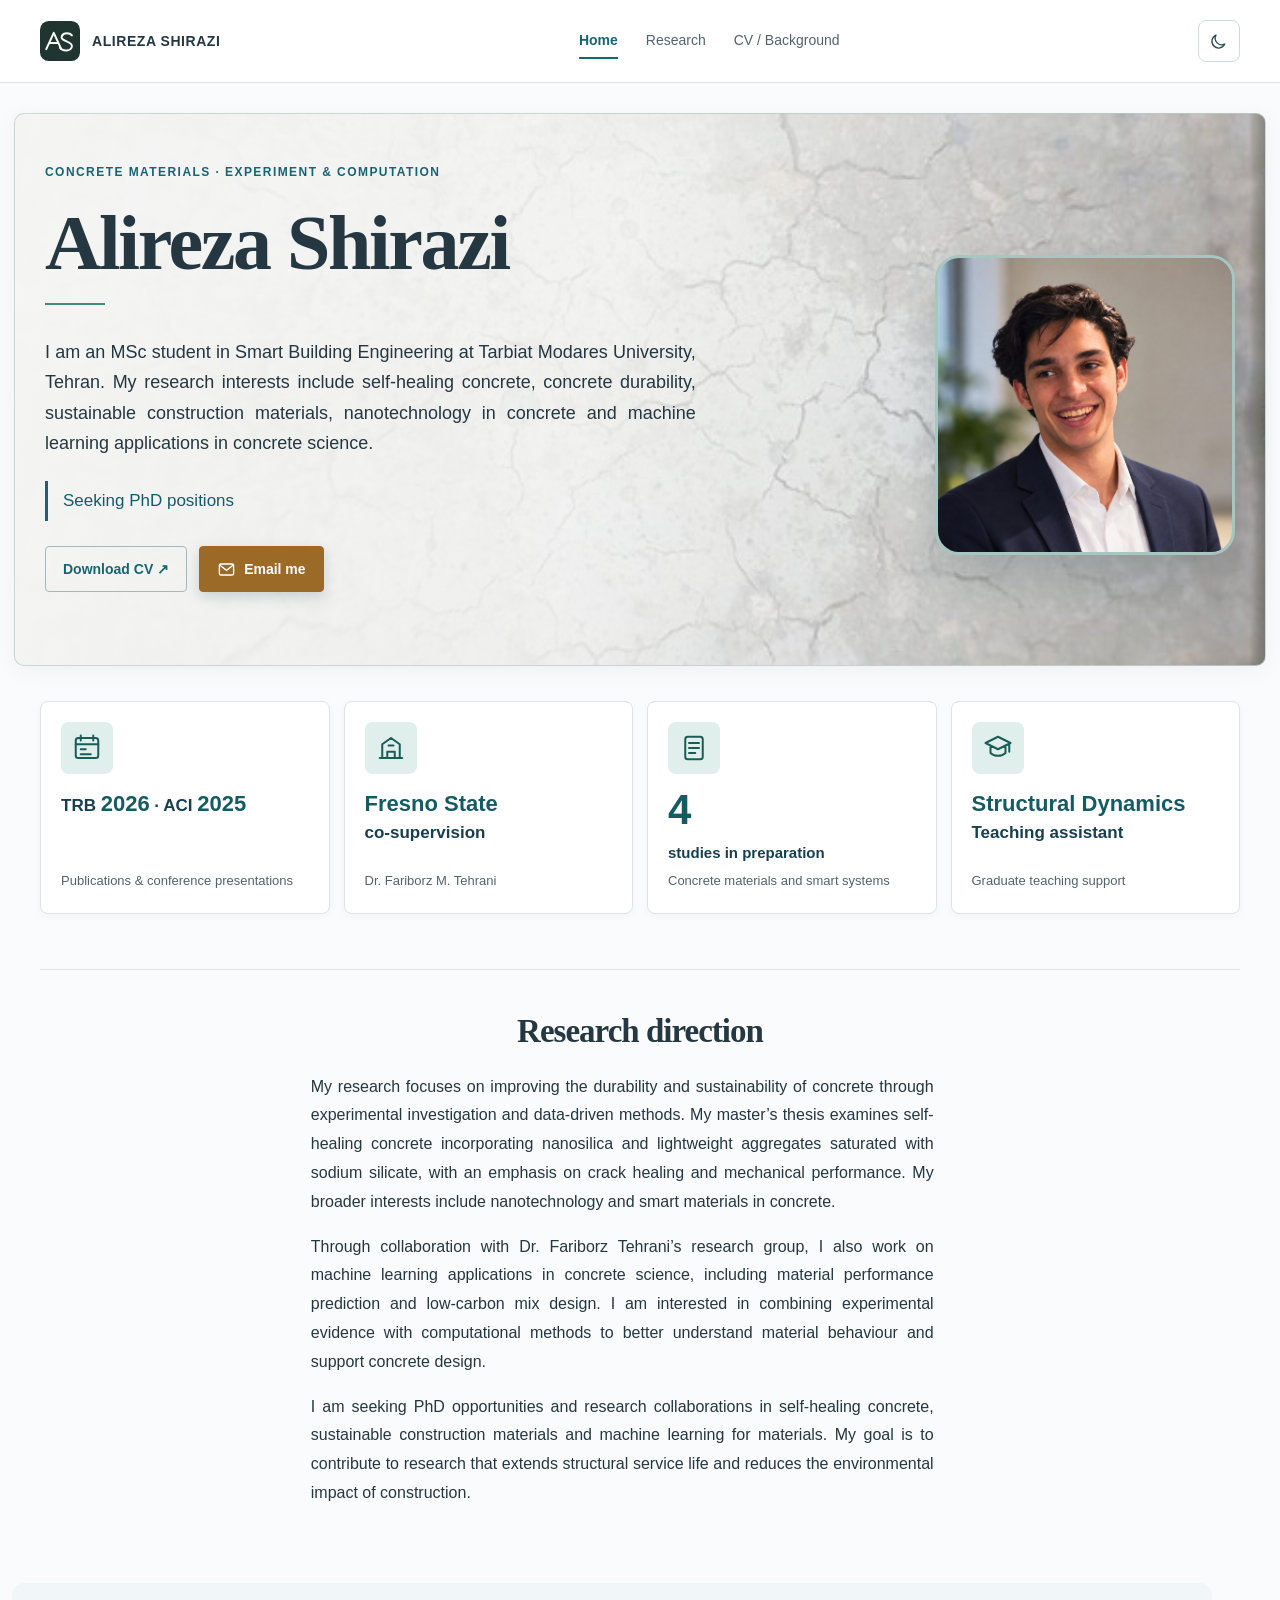
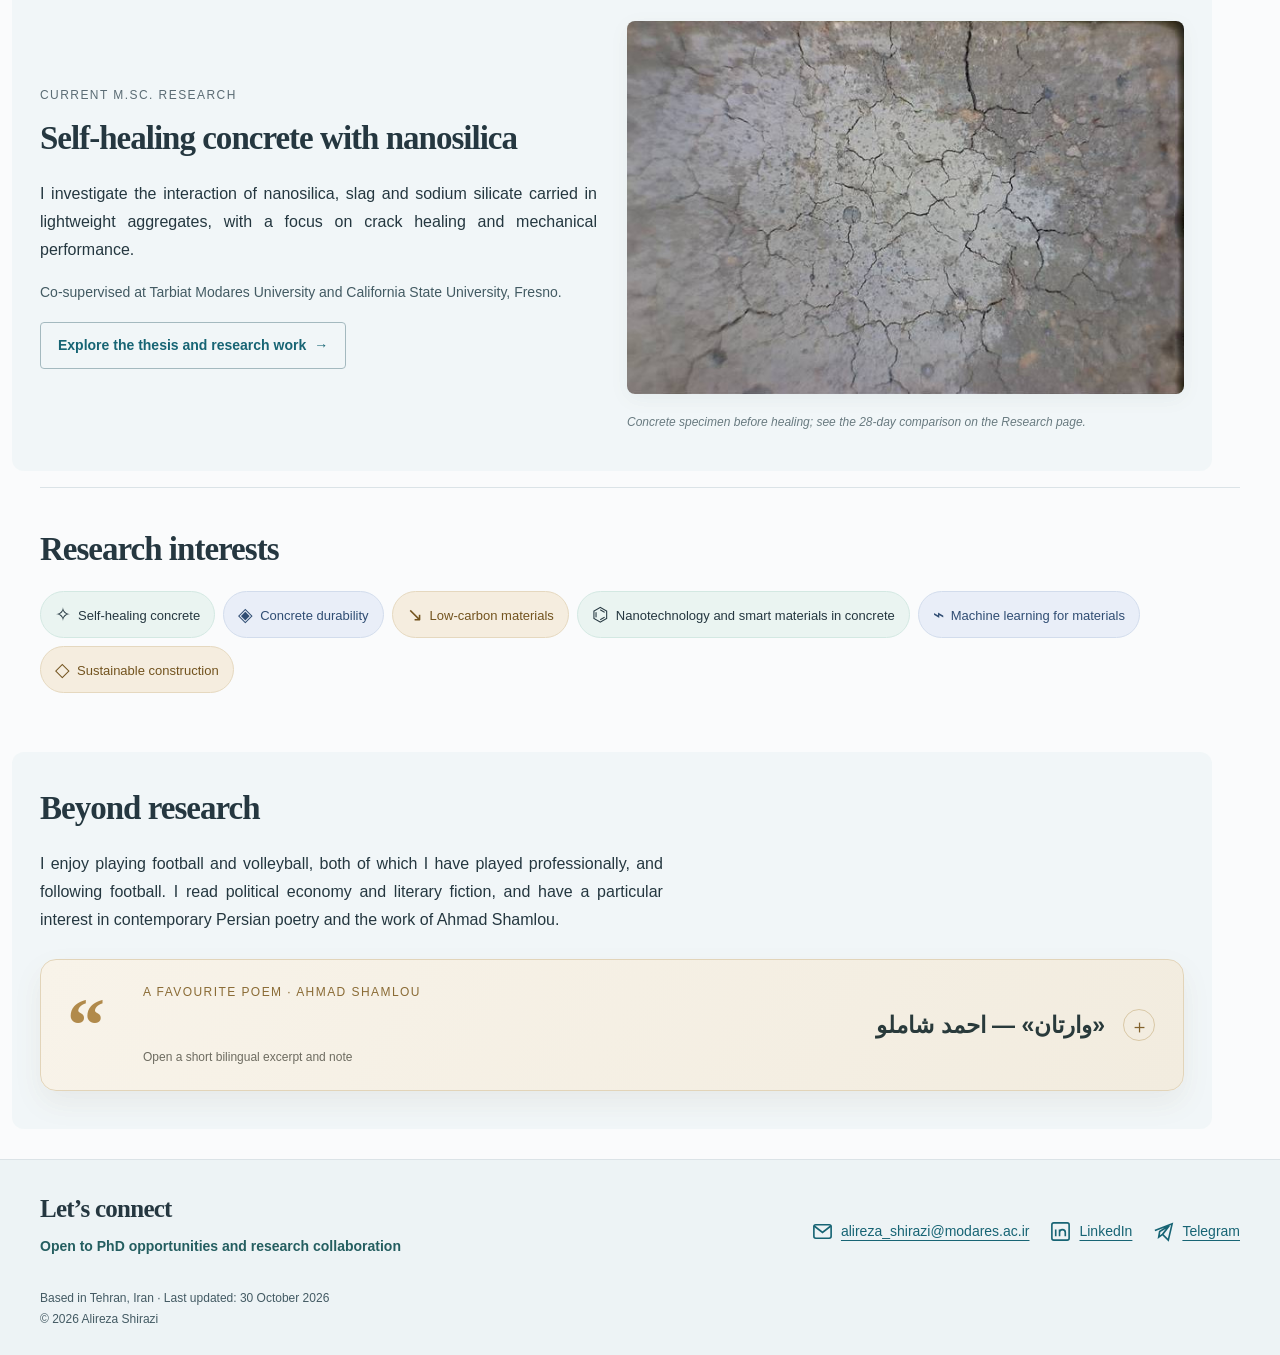
==== commit b8cde03e: "Add files via upload" ====
--- a/index.html
+++ b/index.html
@@ -1 +1,20 @@
-<!doctype html><html lang="en"><head><meta charset="utf-8"><meta name="viewport" content="width=device-width,initial-scale=1"><title>Concrete Materials Research | Alireza Shirazi</title><meta name="description" content="Alireza Shirazi, M.Sc. researcher at Tarbiat Modares University, seeking PhD positions, with interests in self-healing concrete, sustainable materials, nanotechnology and machine learning in concrete science."><link rel="canonical" href="https://shirazi-alireza.github.io/index.html"><script src="theme.js"></script><script src="interactions.js?v=23" defer></script><link rel="stylesheet" href="style.css?v=23"><link rel="icon" type="image/svg+xml" href="logo.svg"><meta property="og:type" content="website"><meta property="og:title" content="Concrete Materials Research | Alireza Shirazi"><meta property="og:description" content="Alireza Shirazi, M.Sc. researcher at Tarbiat Modares University, seeking PhD positions, with interests in self-healing concrete, sustainable materials, nanotechnology and machine learning in concrete science."><meta property="og:url" content="https://shirazi-alireza.github.io/index.html"><meta property="og:image" content="https://shirazi-alireza.github.io/social-preview.jpg"><meta property="og:image:width" content="1200"><meta property="og:image:height" content="630"><meta property="og:image:alt" content="Alireza Shirazi — concrete materials research"><meta name="twitter:card" content="summary_large_image"></head><body><a class="skip" href="#main">Skip to content</a><header><div class="wrap"><nav aria-label="Main navigation"><a href="index.html" class="brand"><img src="logo.svg" alt="AS monogram" width="40" height="40"><span>ALIREZA SHIRAZI</span></a><div class="navlinks"><a href="index.html" aria-current="page">Home</a><a href="research.html">Research</a><a href="background.html">CV / Background</a></div><button type="button" class="theme-toggle" aria-label="Switch to dark mode" aria-pressed="false" title="Switch to dark mode"><svg class="moon" viewBox="0 0 24 24" fill="none" stroke="currentColor" stroke-width="1.7" stroke-linecap="round" stroke-linejoin="round" aria-hidden="true"><path d="M20 15.2A8.3 8.3 0 0 1 8.8 4 8.5 8.5 0 1 0 20 15.2Z"/></svg><svg class="sun" viewBox="0 0 24 24" fill="none" stroke="currentColor" stroke-width="1.7" stroke-linecap="round" aria-hidden="true"><circle cx="12" cy="12" r="4"/><path d="M12 2v2m0 16v2M2 12h2m16 0h2M5 5l1.4 1.4m11.2 11.2L19 19M19 5l-1.4 1.4M6.4 17.6 5 19"/></svg></button></nav></div></header><main id="main" class="wrap"><div class="hero"><div><p class="eyebrow">Concrete materials · Experiment & computation</p><h1>Alireza Shirazi</h1><p class="intro">I am an MSc student in Smart Building Engineering at Tarbiat Modares University, Tehran. My research interests include self-healing concrete, concrete durability, sustainable construction materials, nanotechnology in concrete and machine learning applications in concrete science.</p><p class="goal">Seeking PhD positions</p><div class="actions"><a class="button" href="Alireza-Shirazi-CV.pdf">Download CV ↗</a><a class="button primary" href="https://mail.google.com/mail/?view=cm&amp;fs=1&amp;to=alireza_shirazi%40modares.ac.ir"><svg class="icon" viewBox="0 0 24 24" fill="none" stroke="currentColor" stroke-width="1.7" aria-hidden="true"><rect x="3" y="5" width="18" height="14" rx="2"/><path d="m3 6 9 7 9-7"/></svg>Email me</a></div></div><img src="portrait-new.jpg" width="230" height="230" alt="Portrait of Alireza Shirazi"></div><div class="highlights" aria-label="Academic highlights"><div class="highlight"><span class="highlight-icon" aria-hidden="true"><svg viewBox="0 0 24 24" fill="none" stroke="currentColor" stroke-width="1.6" stroke-linecap="round" stroke-linejoin="round"><rect x="3" y="4" width="18" height="16" rx="2"/><path d="M7 2v4m10-4v4M3 9h18M7 13h4m-4 4h8"/></svg></span><strong>TRB <span class="metric">2026</span> · ACI <span class="metric">2025</span></strong>Publications & conference presentations</div><div class="highlight"><span class="highlight-icon" aria-hidden="true"><svg viewBox="0 0 24 24" fill="none" stroke="currentColor" stroke-width="1.6" stroke-linecap="round" stroke-linejoin="round"><path d="M3 20h18M5 20V9l7-5 7 5v11M9 20v-5h6v5M10 10h4"/></svg></span><strong><span class="metric-label">Fresno State</span><br>co-supervision</strong>Dr. Fariborz M. Tehrani</div><div class="highlight"><span class="highlight-icon" aria-hidden="true"><svg viewBox="0 0 24 24" fill="none" stroke="currentColor" stroke-width="1.6" stroke-linecap="round" stroke-linejoin="round"><rect x="5" y="3" width="14" height="18" rx="2"/><path d="M8 8h8M8 12h8M8 16h5"/></svg></span><strong><span class="figure-number">4</span><span class="metric-caption">studies in preparation</span></strong>Concrete materials and smart systems</div><div class="highlight"><span class="highlight-icon" aria-hidden="true"><svg viewBox="0 0 24 24" fill="none" stroke="currentColor" stroke-width="1.6" stroke-linecap="round" stroke-linejoin="round"><path d="M2 8l10-5 10 5-10 5L2 8Zm4 3v5c3 3 9 3 12 0v-5m3-2v6"/></svg></span><strong><span class="metric-label">Structural Dynamics</span><br>Teaching assistant</strong>Graduate teaching support</div></div><section class="section"><h2>Research direction</h2><div class="story-layout story-layout-text"><div class="story"><p>My research focuses on improving the durability and sustainability of concrete through experimental investigation and data-driven methods. My master’s thesis examines self-healing concrete incorporating nanosilica and lightweight aggregates saturated with sodium silicate, with an emphasis on crack healing and mechanical performance. My broader interests include nanotechnology and smart materials in concrete.</p><p>Through collaboration with Dr. Fariborz Tehrani’s research group, I also work on machine learning applications in concrete science, including material performance prediction and low-carbon mix design. I am interested in combining experimental evidence with computational methods to better understand material behaviour and support concrete design.</p><p>I am seeking PhD opportunities and research collaborations in self-healing concrete, sustainable construction materials and machine learning for materials. My goal is to contribute to research that extends structural service life and reduces the environmental impact of construction.</p></div></div></section><section class="section"><div class="lab-feature"><div><p class="mini-title">Current M.Sc. research</p><h2>Self-healing concrete with nanosilica</h2><p class="read">I investigate the interaction of nanosilica, slag and sodium silicate carried in lightweight aggregates, with a focus on crack healing and mechanical performance.</p><p class="meta">Co-supervised at Tarbiat Modares University and California State University, Fresno.</p><a class="button" href="research.html">Explore the thesis and research work <span aria-hidden="true">→</span></a></div><figure style="margin:0"><img src="lab-01.jpg" alt="Close-up photograph of a concrete specimen showing a network of surface cracks" width="618" height="414"><figcaption class="note">Concrete specimen before healing; see the 28-day comparison on the Research page.</figcaption></figure></div></section><section class="section"><h2>Research interests</h2><div class="tags"><span class="tag"><span aria-hidden="true" class="interest-icon">✧</span>Self-healing concrete</span><span class="tag"><span aria-hidden="true" class="interest-icon">◈</span>Concrete durability</span><span class="tag"><span aria-hidden="true" class="interest-icon">↘</span>Low-carbon materials</span><span class="tag"><span aria-hidden="true" class="interest-icon">⌬</span>Nanotechnology and smart materials in concrete</span><span class="tag"><span aria-hidden="true" class="interest-icon">⌁</span>Machine learning for materials</span><span class="tag"><span aria-hidden="true" class="interest-icon">◇</span>Sustainable construction</span></div></section><section class="section"><div class="read"><h2>Beyond research</h2><p>I enjoy playing football and volleyball, both of which I have played professionally, and following football. I read political economy and literary fiction, and have a particular interest in contemporary Persian poetry and the work of Ahmad Shamlou.</p></div><div class="poetry-feature"><div><p class="mini-title">A favourite poem · Ahmad Shamlou</p><h3 lang="fa" dir="rtl">«وارتان» — احمد شاملو</h3><p lang="fa" dir="rtl">«وارتان» از شعرهای مورد علاقهٔ من از احمد شاملو است.</p><blockquote lang="fa" dir="rtl">وارتان سخن نگفت.<br>سرافراز</blockquote></div><div><h3>Vartan</h3><p>One of my favourite poems by Ahmad Shamlou.</p><blockquote>Vartan did not speak.<br>Head held high.</blockquote><p class="note">Short excerpt · English rendering<br><a href="https://parand.se/?p=2162" target="_blank" rel="noopener noreferrer">Read and listen to the poem ↗</a></p></div></div></section></main><footer id="contact"><div class="wrap"><div class="footer-row"><div><h2 style="font-size:25px;margin-bottom:10px">Let’s connect</h2><p class="meta">Open to PhD opportunities and research collaboration</p></div><div class="social"><a href="https://mail.google.com/mail/?view=cm&amp;fs=1&amp;to=alireza_shirazi%40modares.ac.ir"><svg class="icon" viewBox="0 0 24 24" fill="none" stroke="currentColor" stroke-width="1.7" aria-hidden="true"><rect x="3" y="5" width="18" height="14" rx="2"/><path d="m3 6 9 7 9-7"/></svg>alireza_shirazi@modares.ac.ir</a><a href="https://www.linkedin.com/in/alireza-shirazi-584789249/" target="_blank" rel="noopener noreferrer"><svg class="icon" viewBox="0 0 24 24" fill="none" stroke="currentColor" stroke-width="1.7" aria-hidden="true"><rect x="3" y="3" width="18" height="18" rx="2"/><path d="M7 10v7M7 7v.1M11 17v-7m0 3c0-4 6-4 6 0v4"/></svg>LinkedIn</a><a href="https://t.me/aliplusreza" target="_blank" rel="noopener noreferrer"><svg class="icon" viewBox="0 0 24 24" fill="none" stroke="currentColor" stroke-width="1.7" aria-hidden="true"><path d="m3 11 18-7-4 17-6-6-4 3 1-6 10-6-7 9"/></svg>Telegram</a></div></div><p class="small">Based in Tehran, Iran · Last updated: 30 October 2026<br>© 2026 Alireza Shirazi</p></div></footer></body></html>+<!doctype html><html lang="en"><head><meta charset="utf-8"><meta name="viewport" content="width=device-width,initial-scale=1"><title>Concrete Materials Research | Alireza Shirazi</title><meta name="description" content="Alireza Shirazi, M.Sc. researcher at Tarbiat Modares University, seeking PhD positions, with interests in self-healing concrete, sustainable materials, nanotechnology and machine learning in concrete science."><link rel="canonical" href="https://shirazi-alireza.github.io/index.html"><script src="theme.js"></script><script src="interactions.js?v=24" defer></script><link rel="stylesheet" href="style.css?v=24"><link rel="icon" type="image/svg+xml" href="logo.svg"><meta property="og:type" content="website"><meta property="og:title" content="Concrete Materials Research | Alireza Shirazi"><meta property="og:description" content="Alireza Shirazi, M.Sc. researcher at Tarbiat Modares University, seeking PhD positions, with interests in self-healing concrete, sustainable materials, nanotechnology and machine learning in concrete science."><meta property="og:url" content="https://shirazi-alireza.github.io/index.html"><meta property="og:image" content="https://shirazi-alireza.github.io/social-preview.jpg"><meta property="og:image:width" content="1200"><meta property="og:image:height" content="630"><meta property="og:image:alt" content="Alireza Shirazi — concrete materials research"><meta name="twitter:card" content="summary_large_image"></head><body><a class="skip" href="#main">Skip to content</a><header><div class="wrap"><nav aria-label="Main navigation"><a href="index.html" class="brand"><img src="logo.svg" alt="AS monogram" width="40" height="40"><span>ALIREZA SHIRAZI</span></a><div class="navlinks"><a href="index.html" aria-current="page">Home</a><a href="research.html">Research</a><a href="background.html">CV / Background</a></div><button type="button" class="theme-toggle" aria-label="Switch to dark mode" aria-pressed="false" title="Switch to dark mode"><svg class="moon" viewBox="0 0 24 24" fill="none" stroke="currentColor" stroke-width="1.7" stroke-linecap="round" stroke-linejoin="round" aria-hidden="true"><path d="M20 15.2A8.3 8.3 0 0 1 8.8 4 8.5 8.5 0 1 0 20 15.2Z"/></svg><svg class="sun" viewBox="0 0 24 24" fill="none" stroke="currentColor" stroke-width="1.7" stroke-linecap="round" aria-hidden="true"><circle cx="12" cy="12" r="4"/><path d="M12 2v2m0 16v2M2 12h2m16 0h2M5 5l1.4 1.4m11.2 11.2L19 19M19 5l-1.4 1.4M6.4 17.6 5 19"/></svg></button></nav></div></header><main id="main" class="wrap"><div class="hero"><div><p class="eyebrow">Concrete materials · Experiment & computation</p><h1>Alireza Shirazi</h1><p class="intro">I am an MSc student in Smart Building Engineering at Tarbiat Modares University, Tehran. My research interests include self-healing concrete, concrete durability, sustainable construction materials, nanotechnology in concrete and machine learning applications in concrete science.</p><p class="goal">Seeking PhD positions</p><div class="actions"><a class="button" href="Alireza-Shirazi-CV.pdf">Download CV ↗</a><a class="button primary" href="https://mail.google.com/mail/?view=cm&amp;fs=1&amp;to=alireza_shirazi%40modares.ac.ir"><svg class="icon" viewBox="0 0 24 24" fill="none" stroke="currentColor" stroke-width="1.7" aria-hidden="true"><rect x="3" y="5" width="18" height="14" rx="2"/><path d="m3 6 9 7 9-7"/></svg>Email me</a></div></div><img src="portrait-new.jpg" width="230" height="230" alt="Portrait of Alireza Shirazi"></div><div class="highlights" aria-label="Academic highlights"><div class="highlight"><span class="highlight-icon" aria-hidden="true"><svg viewBox="0 0 24 24" fill="none" stroke="currentColor" stroke-width="1.6" stroke-linecap="round" stroke-linejoin="round"><rect x="3" y="4" width="18" height="16" rx="2"/><path d="M7 2v4m10-4v4M3 9h18M7 13h4m-4 4h8"/></svg></span><strong>TRB <span class="metric">2026</span> · ACI <span class="metric">2025</span></strong>Publications & conference presentations</div><div class="highlight"><span class="highlight-icon" aria-hidden="true"><svg viewBox="0 0 24 24" fill="none" stroke="currentColor" stroke-width="1.6" stroke-linecap="round" stroke-linejoin="round"><path d="M3 20h18M5 20V9l7-5 7 5v11M9 20v-5h6v5M10 10h4"/></svg></span><strong><span class="metric-label">Fresno State</span><br>co-supervision</strong>Dr. Fariborz M. Tehrani</div><div class="highlight"><span class="highlight-icon" aria-hidden="true"><svg viewBox="0 0 24 24" fill="none" stroke="currentColor" stroke-width="1.6" stroke-linecap="round" stroke-linejoin="round"><rect x="5" y="3" width="14" height="18" rx="2"/><path d="M8 8h8M8 12h8M8 16h5"/></svg></span><strong><span class="figure-number">4</span><span class="metric-caption">studies in preparation</span></strong>Concrete materials and smart systems</div><div class="highlight"><span class="highlight-icon" aria-hidden="true"><svg viewBox="0 0 24 24" fill="none" stroke="currentColor" stroke-width="1.6" stroke-linecap="round" stroke-linejoin="round"><path d="M2 8l10-5 10 5-10 5L2 8Zm4 3v5c3 3 9 3 12 0v-5m3-2v6"/></svg></span><strong><span class="metric-label">Structural Dynamics</span><br>Teaching assistant</strong>Graduate teaching support</div></div><section class="section"><h2>Research direction</h2><div class="story-layout story-layout-text"><div class="story"><p>My research focuses on improving the durability and sustainability of concrete through experimental investigation and data-driven methods. My master’s thesis examines self-healing concrete incorporating nanosilica and lightweight aggregates saturated with sodium silicate, with an emphasis on crack healing and mechanical performance. My broader interests include nanotechnology and smart materials in concrete.</p><p>Through collaboration with Dr. Fariborz Tehrani’s research group, I also work on machine learning applications in concrete science, including material performance prediction and low-carbon mix design. I am interested in combining experimental evidence with computational methods to better understand material behaviour and support concrete design.</p><p>I am seeking PhD opportunities and research collaborations in self-healing concrete, sustainable construction materials and machine learning for materials. My goal is to contribute to research that extends structural service life and reduces the environmental impact of construction.</p></div></div></section><section class="section"><div class="lab-feature"><div><p class="mini-title">Current M.Sc. research</p><h2>Self-healing concrete with nanosilica</h2><p class="read">I investigate the interaction of nanosilica, slag and sodium silicate carried in lightweight aggregates, with a focus on crack healing and mechanical performance.</p><p class="meta">Co-supervised at Tarbiat Modares University and California State University, Fresno.</p><a class="button" href="research.html">Explore the thesis and research work <span aria-hidden="true">→</span></a></div><figure style="margin:0"><img src="lab-01.jpg" alt="Close-up photograph of a concrete specimen showing a network of surface cracks" width="618" height="414"><figcaption class="note">Concrete specimen before healing; see the 28-day comparison on the Research page.</figcaption></figure></div></section><section class="section"><h2>Research interests</h2><div class="tags"><span class="tag"><span aria-hidden="true" class="interest-icon">✧</span>Self-healing concrete</span><span class="tag"><span aria-hidden="true" class="interest-icon">◈</span>Concrete durability</span><span class="tag"><span aria-hidden="true" class="interest-icon">↘</span>Low-carbon materials</span><span class="tag"><span aria-hidden="true" class="interest-icon">⌬</span>Nanotechnology and smart materials in concrete</span><span class="tag"><span aria-hidden="true" class="interest-icon">⌁</span>Machine learning for materials</span><span class="tag"><span aria-hidden="true" class="interest-icon">◇</span>Sustainable construction</span></div></section><section class="section"><div class="read"><h2>Beyond research</h2><p>I enjoy playing football and volleyball, both of which I have played professionally, and following football. I read political economy and literary fiction, and have a particular interest in contemporary Persian poetry and the work of Ahmad Shamlou.</p></div><details class="poetry-feature poetry-accordion">
+  <summary class="poetry-summary">
+    <span class="poetry-mark" aria-hidden="true">“</span>
+    <span><span class="mini-title">A favourite poem · Ahmad Shamlou</span><strong lang="fa" dir="rtl">«وارتان» — احمد شاملو</strong><small>Open a short bilingual excerpt and note</small></span>
+    <span class="poetry-toggle" aria-hidden="true">＋</span>
+  </summary>
+  <div class="poetry-expanded">
+    <div class="poetry-language" lang="fa" dir="rtl">
+      <span class="language-label">فارسی</span>
+      <blockquote>وارتان سخن نگفت.<br>سرافراز</blockquote>
+      <p>این چند سطر، تصویر ایستادگی و سکوتی را پیش چشم می‌آورد که از تسلیم‌شدن نیرومندتر است؛ یادآور کرامت انسانی در برابر فشار و اجبار.</p>
+    </div>
+    <div class="poetry-language">
+      <span class="language-label">ENGLISH</span>
+      <blockquote>Vartan did not speak.<br>Head held high.</blockquote>
+      <p>These lines evoke a dignity expressed through silence: a refusal to surrender, and a quiet strength in the face of coercion.</p>
+    </div>
+    <p class="poetry-note">A brief excerpt and interpretive note. The complete poem is not reproduced here.</p>
+  </div>
+</details></section></main><footer id="contact"><div class="wrap"><div class="footer-row"><div><h2 style="font-size:25px;margin-bottom:10px">Let’s connect</h2><p class="meta">Open to PhD opportunities and research collaboration</p></div><div class="social"><a href="https://mail.google.com/mail/?view=cm&amp;fs=1&amp;to=alireza_shirazi%40modares.ac.ir"><svg class="icon" viewBox="0 0 24 24" fill="none" stroke="currentColor" stroke-width="1.7" aria-hidden="true"><rect x="3" y="5" width="18" height="14" rx="2"/><path d="m3 6 9 7 9-7"/></svg>alireza_shirazi@modares.ac.ir</a><a href="https://www.linkedin.com/in/alireza-shirazi-584789249/" target="_blank" rel="noopener noreferrer"><svg class="icon" viewBox="0 0 24 24" fill="none" stroke="currentColor" stroke-width="1.7" aria-hidden="true"><rect x="3" y="3" width="18" height="18" rx="2"/><path d="M7 10v7M7 7v.1M11 17v-7m0 3c0-4 6-4 6 0v4"/></svg>LinkedIn</a><a href="https://t.me/aliplusreza" target="_blank" rel="noopener noreferrer"><svg class="icon" viewBox="0 0 24 24" fill="none" stroke="currentColor" stroke-width="1.7" aria-hidden="true"><path d="m3 11 18-7-4 17-6-6-4 3 1-6 10-6-7 9"/></svg>Telegram</a></div></div><p class="small">Based in Tehran, Iran · Last updated: 30 October 2026<br>© 2026 Alireza Shirazi</p></div></footer></body></html>
--- a/style.css
+++ b/style.css
@@ -73,3 +73,114 @@
 @media(prefers-reduced-motion:reduce){.reveal-ready{opacity:1;transform:none;transition:none}.hero>img,.leca-photo img{transition:none!important}.highlight:hover{transform:none}}
 .highlight strong{flex:1}.section:has(.story-layout-text)>h2{max-width:none;text-align:center}.timeline-entry .university-logo{width:58px;height:58px;object-fit:contain;background:white;border-radius:9px;padding:7px;float:right;margin:0 0 12px 20px}
 .poetry-feature blockquote{margin:18px 0 0;font-family:Georgia,serif;font-size:22px;line-height:1.8}.poetry-feature blockquote[lang=fa]{font-family:Tahoma,Arial,sans-serif;text-align:right}.poetry-feature .note{margin-top:14px;font-size:12px}
+
+
+/* v24 — wider, balanced academic layout and refined LECA feature. */
+@import url('https://fonts.googleapis.com/css2?family=Literata:wght@500;600;700&family=Vazirmatn:wght@400;500;600;700&display=swap');
+.wrap{width:min(1440px,calc(100% - 80px))}
+body{font-family:Arial,Helvetica,sans-serif}
+h1,h2{font-family:'Literata',Georgia,'Times New Roman',serif;font-weight:600;letter-spacing:-.03em}
+main>.section{width:100%}
+.section-top{max-width:none}
+.section-top>.read{max-width:78ch}
+/* The full content width is now used by grids rather than leaving a large blank rail. */
+.comparison-grid{display:grid;grid-template-columns:repeat(2,minmax(0,1fr));gap:24px}
+.publication-grid,.book-grid{display:grid;grid-template-columns:repeat(2,minmax(0,1fr));gap:22px;align-items:stretch}
+.publication-grid>.card,.book-grid>.card{margin:0;height:100%}
+.manuscript-grid{display:grid;grid-template-columns:repeat(2,minmax(0,1fr));gap:14px;align-items:start}
+.manuscript{margin:0;height:fit-content}
+.timeline-grid{display:grid;grid-template-columns:repeat(2,minmax(0,1fr));gap:18px 34px}
+.timeline-grid .timeline-entry{min-width:0}
+.experience-gallery{display:grid;grid-template-columns:repeat(3,minmax(0,1fr));gap:22px}
+.carrier-feature-grid{display:grid;grid-template-columns:minmax(0,1.02fr) minmax(460px,.98fr);gap:44px;align-items:center;margin:22px 0 36px}
+.carrier-copy{max-width:78ch}
+.carrier-copy p{max-width:78ch}
+.carrier-facts{display:grid;grid-template-columns:repeat(3,minmax(0,1fr));gap:10px;margin-top:25px}
+.carrier-facts span{display:flex;flex-direction:column;padding:14px 15px;border:1px solid var(--line,#dbe3e7);border-radius:10px;background:var(--surface,#fff)}
+.carrier-facts strong{font:600 23px/1.2 'Literata',Georgia,serif;color:var(--accent,#246c69)}
+.carrier-facts small{font-size:11px;line-height:1.4;color:var(--subtle,#60727b);margin-top:5px}
+.leca-process-card{margin:0;padding:18px 18px 14px;border:1px solid var(--line,#dbe3e7);border-radius:16px;background:linear-gradient(145deg,#fff,#f2f7f6);box-shadow:0 14px 38px rgba(27,55,62,.07)}
+.process-card-heading{display:flex;justify-content:space-between;align-items:center;margin-bottom:12px}
+.process-card-heading .mini-title{margin:0;color:#276a65}
+.process-tag{font-size:11px;font-weight:700;letter-spacing:.04em;color:#73551f;background:#f4ead6;padding:5px 9px;border-radius:20px}
+.process-image{border-radius:10px;overflow:hidden;background:#f4f8fa}
+.process-image img{display:block;width:100%;height:auto;transition:transform .35s ease}
+.process-image:hover img{transform:scale(1.025)}
+.leca-process-card figcaption{margin:10px 2px 0;color:var(--subtle,#60727b);font-size:12px;line-height:1.5}
+.leca-gallery-heading{display:flex;justify-content:space-between;align-items:end;gap:20px;margin:20px 0 12px}
+.leca-gallery-heading h3{font:600 20px/1.3 'Literata',Georgia,serif;margin:0;color:var(--ink,#213943)}
+.leca-gallery-heading .meta{margin:0;font-size:12px}
+.leca-photo-grid{display:grid;grid-template-columns:repeat(4,minmax(0,1fr));gap:14px;margin:0 0 30px}
+.leca-photo{min-width:0;border-radius:12px;transition:transform .25s,box-shadow .25s}
+.leca-photo:hover{transform:translateY(-3px);box-shadow:0 12px 26px rgba(20,42,60,.11)}
+.leca-photo .image-zoom{padding:9px 9px 0;background:transparent}
+.leca-photo .image-zoom img{width:100%;height:148px;aspect-ratio:auto;object-fit:contain;border-radius:7px;background:#f4f6f5}
+.leca-photo figcaption{padding:10px 12px 13px;grid-template-columns:auto 1fr;column-gap:8px}
+.leca-photo figcaption>span{font-size:15px}
+.leca-photo figcaption strong{font-size:12px;line-height:1.35}
+.leca-photo figcaption small{font-size:11px}
+.leca-mechanism-copy{max-width:100%;margin:22px 0 12px}
+.carrier-diagram{margin-top:14px}
+.carrier-diagram img{max-height:460px;object-fit:contain;background:#f6f9fc}
+/* Poetry: restrained literary card with a real disclosure control. */
+.poetry-accordion{display:block;margin-top:25px;padding:0;border:1px solid #e2d4b9;border-radius:16px;overflow:hidden;background:linear-gradient(120deg,#f8f3e9,#f2ecdf);color:#293a3b;box-shadow:0 12px 30px rgba(80,61,28,.07)}
+.poetry-summary{display:grid;grid-template-columns:58px 1fr 34px;align-items:center;gap:18px;padding:22px 26px;cursor:pointer;list-style:none}
+.poetry-summary::-webkit-details-marker{display:none}
+.poetry-mark{font:700 76px/.8 'Literata',Georgia,serif;color:#b18a4b;align-self:center}
+.poetry-summary .mini-title{display:block;margin-bottom:5px;color:#8a6b35}
+.poetry-summary strong{display:block;font:600 23px/1.5 'Vazirmatn',Tahoma,sans-serif;text-align:right}
+.poetry-summary small{display:block;margin-top:4px;color:#6d6b60;font-size:12px}
+.poetry-toggle{display:grid;place-items:center;width:32px;height:32px;border:1px solid #d9c8a6;border-radius:50%;font-size:19px;color:#82622d;transition:transform .25s}
+.poetry-accordion[open] .poetry-toggle{transform:rotate(45deg)}
+.poetry-expanded{display:grid;grid-template-columns:1fr 1fr;gap:0;border-top:1px solid #e2d4b9}
+.poetry-language{padding:24px 28px}
+.poetry-language+ .poetry-language{border-left:1px solid #e2d4b9}
+.language-label{font-size:10px;letter-spacing:.16em;font-weight:700;color:#98753c}
+.poetry-language blockquote{margin:13px 0 14px;font:600 25px/1.85 'Literata',Georgia,serif;color:#263b3d}
+.poetry-language[lang=fa] blockquote{font:600 24px/2 'Vazirmatn',Tahoma,sans-serif;text-align:right}
+.poetry-language[lang=fa] p{font-family:'Vazirmatn',Tahoma,sans-serif;text-align:right;line-height:2}
+.poetry-language p{font-size:13px;line-height:1.8;color:#5b625e;margin:0}
+.poetry-note{grid-column:1/-1;margin:0;padding:12px 28px 16px;color:#7b7466;font-size:11px;border-top:1px solid #e2d4b9}
+html[data-theme=dark] .leca-process-card{background:linear-gradient(145deg,#1e3035,#263c3d);border-color:#40585c}
+html[data-theme=dark] .process-image{background:#edf2f3}
+html[data-theme=dark] .carrier-facts span{background:#1c2d33;border-color:#40585c}
+html[data-theme=dark] .carrier-facts small,html[data-theme=dark] .leca-gallery-heading .meta{color:#c3d3d5}
+html[data-theme=dark] .leca-gallery-heading h3{color:#e2eeee}
+html[data-theme=dark] .leca-photo .image-zoom img{background:#e9eeee}
+html[data-theme=dark] .poetry-accordion{background:linear-gradient(120deg,#2e2b24,#383326);border-color:#65573d;color:#f3ead8}
+html[data-theme=dark] .poetry-summary .mini-title,html[data-theme=dark] .language-label{color:#d2b578}
+html[data-theme=dark] .poetry-summary strong,html[data-theme=dark] .poetry-language blockquote{color:#f1e7d5}
+html[data-theme=dark] .poetry-summary small,html[data-theme=dark] .poetry-language p,html[data-theme=dark] .poetry-note{color:#d2c8b4}
+html[data-theme=dark] .poetry-expanded,html[data-theme=dark] .poetry-language+.poetry-language,html[data-theme=dark] .poetry-note{border-color:#65573d}
+@media(max-width:1050px){.wrap{width:min(1440px,calc(100% - 52px))}.carrier-feature-grid{grid-template-columns:1fr 1fr;gap:24px}.leca-photo-grid{grid-template-columns:repeat(2,minmax(0,1fr))}.leca-photo .image-zoom img{height:170px}}
+@media(max-width:760px){.wrap{width:calc(100% - 36px)}.publication-grid,.book-grid,.manuscript-grid,.timeline-grid,.carrier-feature-grid{grid-template-columns:1fr}.experience-gallery{grid-template-columns:repeat(2,minmax(0,1fr))}.carrier-feature-grid{gap:22px}.leca-process-card{max-width:680px}.leca-photo-grid{grid-template-columns:repeat(2,minmax(0,1fr))}.poetry-expanded{grid-template-columns:1fr}.poetry-language+.poetry-language{border-left:0;border-top:1px solid #e2d4b9}.poetry-note{grid-column:1}.poetry-summary{grid-template-columns:42px 1fr 30px;padding:17px;gap:12px}.poetry-mark{font-size:58px}.poetry-summary strong{font-size:19px}}
+@media(max-width:520px){.comparison-grid,.experience-gallery{grid-template-columns:1fr}.leca-gallery-heading{align-items:start;flex-direction:column;gap:5px}.leca-photo .image-zoom img{height:150px}.carrier-facts{gap:7px}.carrier-facts span{padding:11px 9px}.carrier-facts strong{font-size:18px}.carrier-facts small{font-size:10px}.poetry-language{padding:20px}.poetry-language blockquote{font-size:22px}}
+@media(prefers-reduced-motion:reduce){.leca-photo,.process-image img,.poetry-toggle{transition:none}}
+
+.page-intro-grid{display:grid;grid-template-columns:minmax(0,1fr) minmax(300px,.62fr);gap:56px;align-items:center}
+.page-intro-copy{min-width:0}
+.page-intro-aside{padding:25px 28px;border:1px solid var(--line,#dbe3e7);border-radius:16px;background:linear-gradient(135deg,#eef5f3,#f8f7f1);box-shadow:0 12px 30px rgba(27,55,62,.045)}
+.page-intro-aside .mini-title{display:block;color:#32736b}
+.page-intro-aside>strong{display:block;font:600 23px/1.35 'Literata',Georgia,serif;color:#253e43;margin:6px 0 9px}
+.page-intro-aside p{font-size:13px;line-height:1.7;color:#586c70;margin-bottom:16px}
+.page-intro-aside>div{display:flex;align-items:center;gap:10px;flex-wrap:wrap;font-size:11px;color:#52676a;padding-top:13px;border-top:1px solid #d6e2de}
+.page-intro-aside>div span{font-weight:700;color:#a47a39;letter-spacing:.08em}
+.thesis-title{max-width:105ch;font-size:20px;margin-bottom:22px}
+.thesis-summary-grid{display:grid;grid-template-columns:minmax(0,1.35fr) minmax(300px,.65fr);gap:44px;align-items:start;margin-bottom:34px}
+.thesis-summary-copy{max-width:90ch}
+.thesis-summary-copy p:last-child{margin-bottom:0;line-height:1.85}
+.thesis-at-glance{padding:22px 24px;border:1px solid var(--line,#dbe3e7);border-radius:14px;background:var(--surface,#fff)}
+.thesis-at-glance .mini-title{display:block;color:#31736b;margin-bottom:13px}
+.thesis-at-glance>div{padding:12px 0;border-top:1px solid var(--line,#dbe3e7)}
+.thesis-at-glance strong,.thesis-at-glance span{display:block}
+.thesis-at-glance strong{font-size:13px;color:var(--ink,#253740);margin-bottom:4px}
+.thesis-at-glance span{font-size:12px;line-height:1.6;color:var(--subtle,#60727b)}
+.experience-grid{display:grid;grid-template-columns:repeat(3,minmax(0,1fr));gap:20px}
+.experience-grid .card{margin:0;height:100%}
+html[data-theme=dark] .page-intro-aside{background:linear-gradient(135deg,#203b3b,#29332f);border-color:#40585c}
+html[data-theme=dark] .page-intro-aside>strong,html[data-theme=dark] .thesis-at-glance strong{color:#e1efed}
+html[data-theme=dark] .page-intro-aside p,html[data-theme=dark] .page-intro-aside>div,html[data-theme=dark] .thesis-at-glance span{color:#c3d3d5}
+html[data-theme=dark] .page-intro-aside>div,html[data-theme=dark] .thesis-at-glance>div{border-color:#40585c}
+html[data-theme=dark] .thesis-at-glance{background:#1c2d33;border-color:#40585c}
+@media(max-width:900px){.page-intro-grid,.thesis-summary-grid{grid-template-columns:1fr;gap:22px}.page-intro-aside{max-width:760px}.experience-grid{grid-template-columns:repeat(2,minmax(0,1fr))}}
+@media(max-width:560px){.experience-grid{grid-template-columns:1fr}.thesis-summary-grid{gap:18px}.thesis-at-glance{padding:18px}}
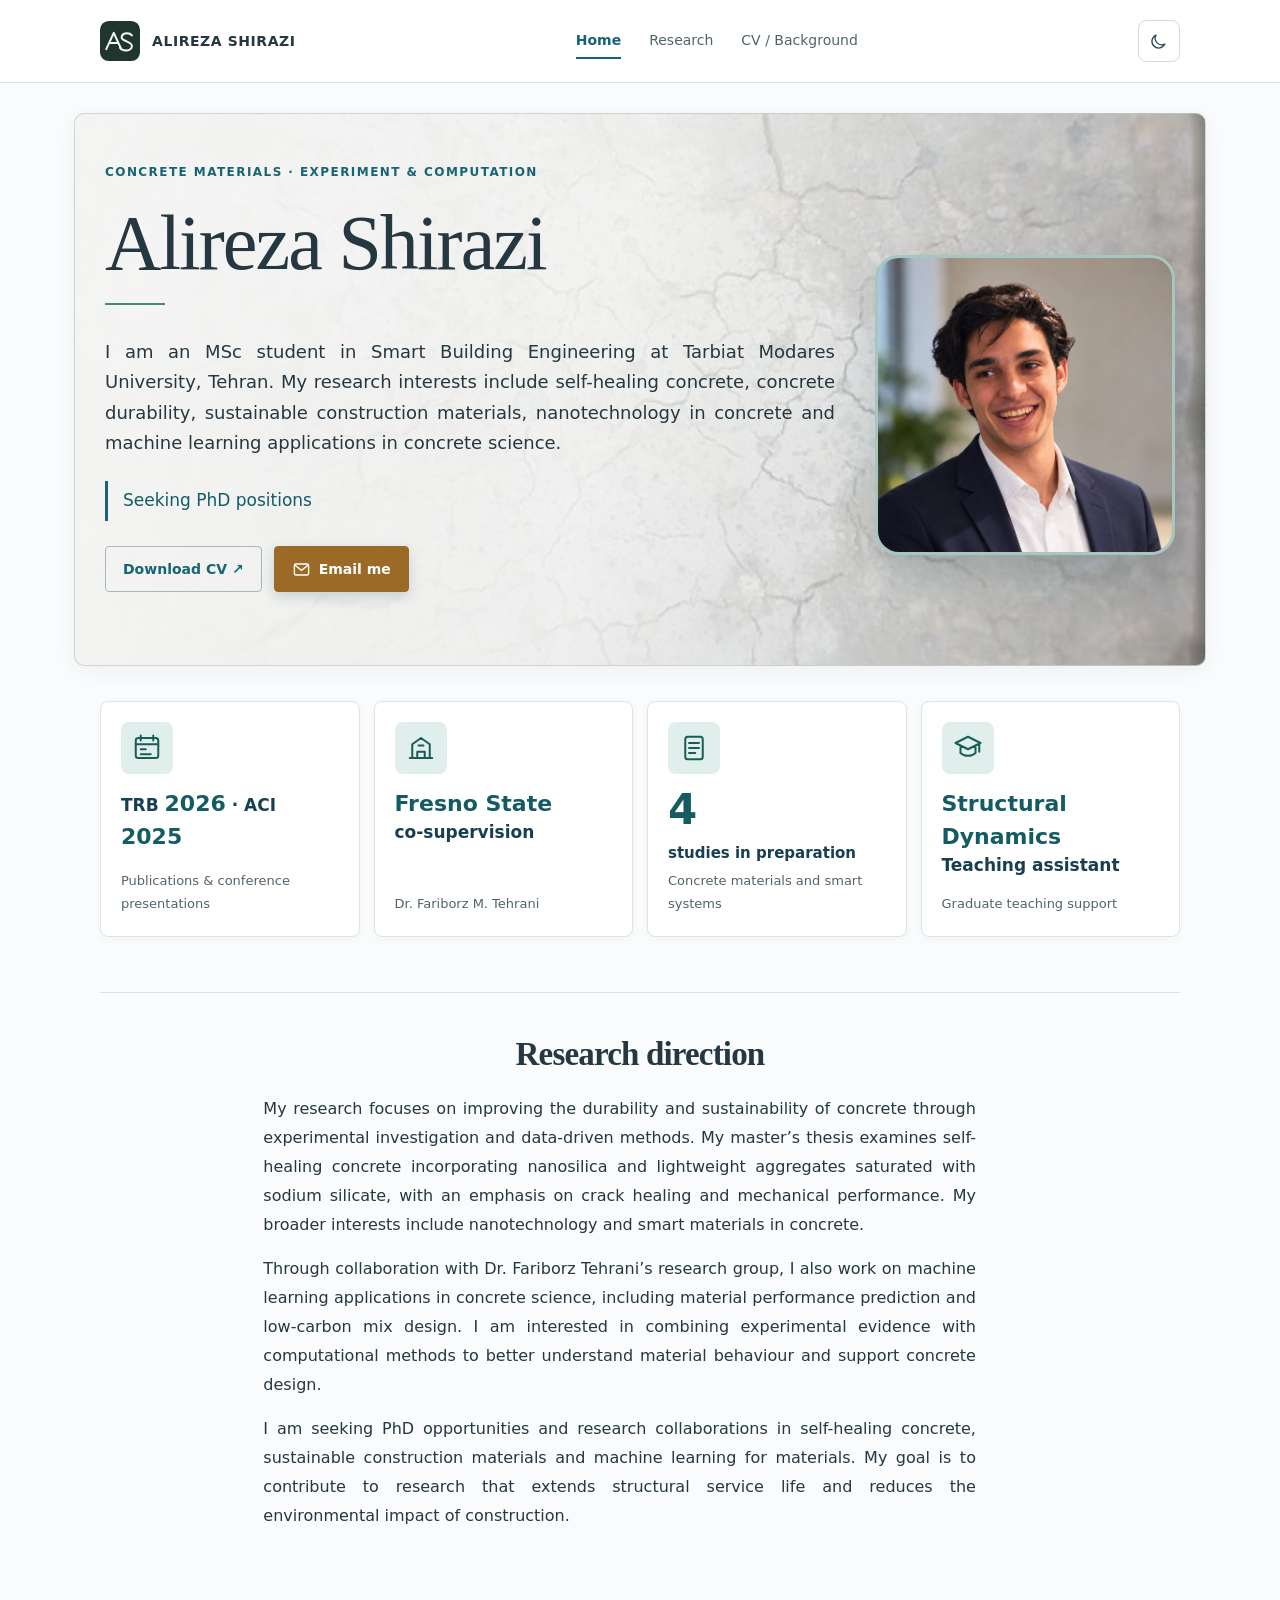
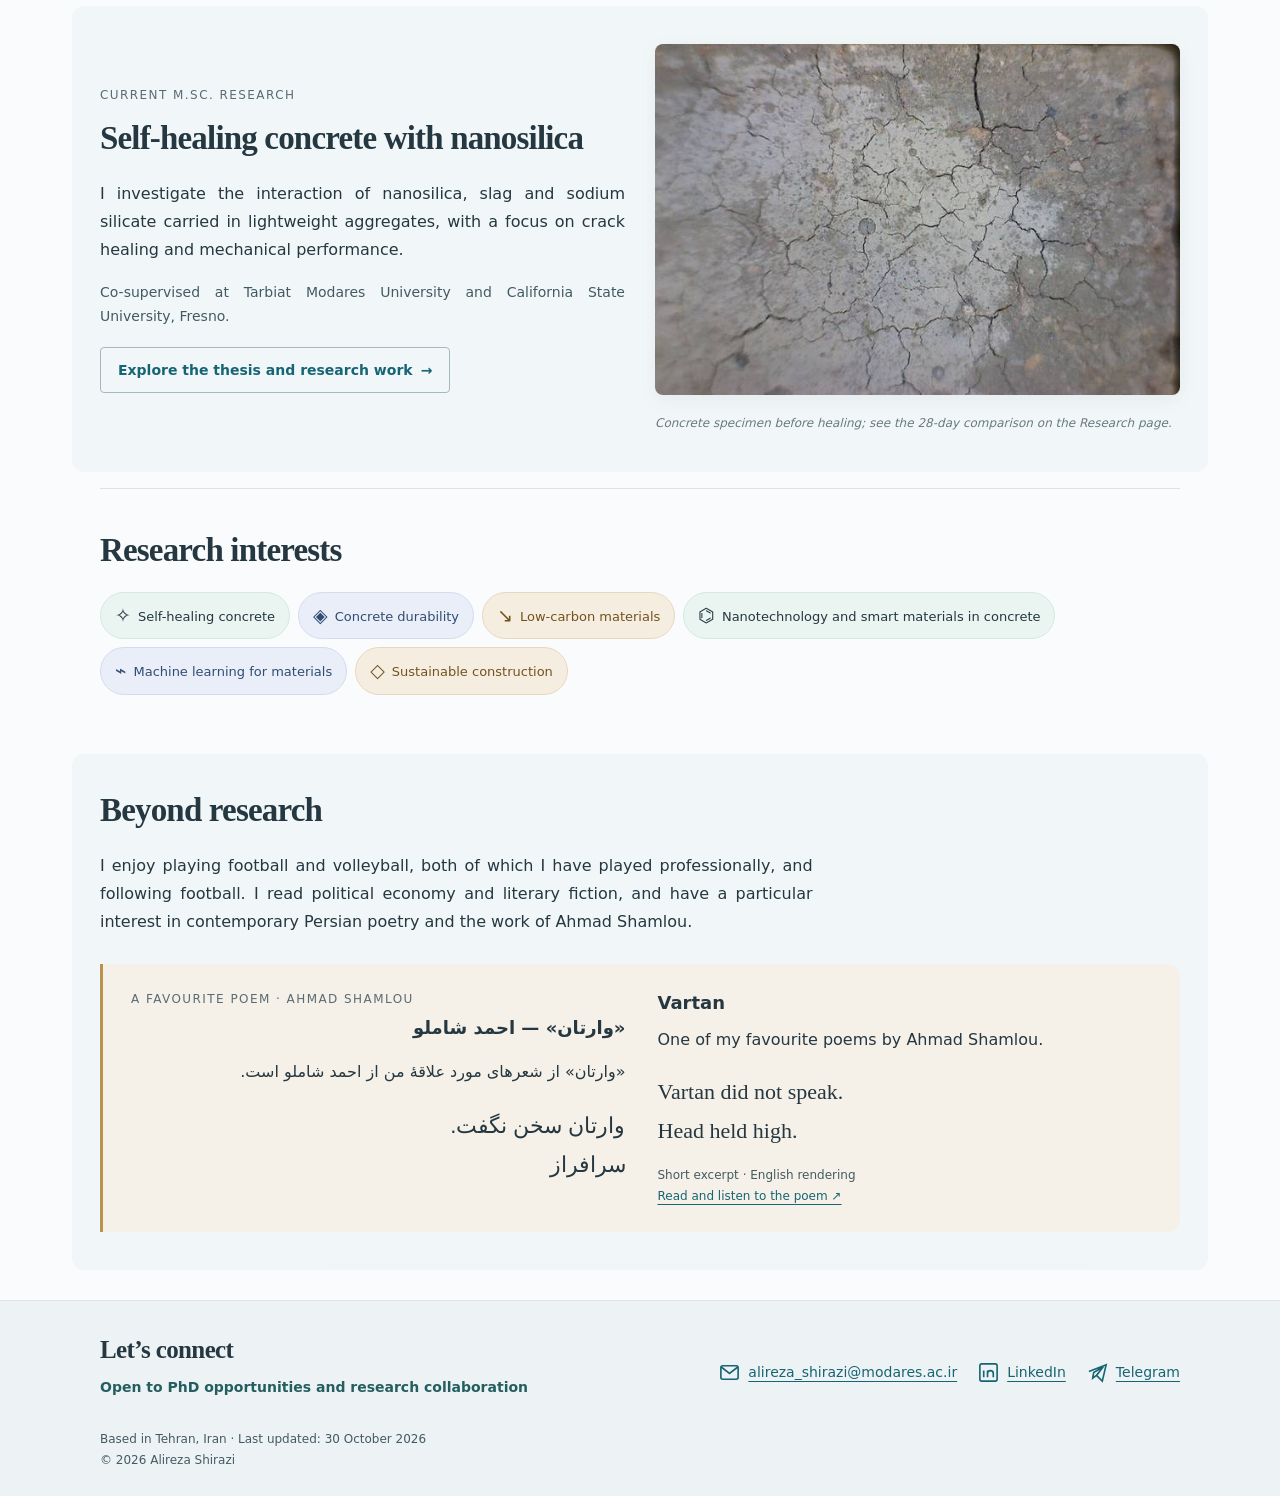
==== commit 398dd904: "Add files via upload" ====
--- a/index.html
+++ b/index.html
@@ -1,20 +1 @@
-<!doctype html><html lang="en"><head><meta charset="utf-8"><meta name="viewport" content="width=device-width,initial-scale=1"><title>Concrete Materials Research | Alireza Shirazi</title><meta name="description" content="Alireza Shirazi, M.Sc. researcher at Tarbiat Modares University, seeking PhD positions, with interests in self-healing concrete, sustainable materials, nanotechnology and machine learning in concrete science."><link rel="canonical" href="https://shirazi-alireza.github.io/index.html"><script src="theme.js"></script><script src="interactions.js?v=24" defer></script><link rel="stylesheet" href="style.css?v=24"><link rel="icon" type="image/svg+xml" href="logo.svg"><meta property="og:type" content="website"><meta property="og:title" content="Concrete Materials Research | Alireza Shirazi"><meta property="og:description" content="Alireza Shirazi, M.Sc. researcher at Tarbiat Modares University, seeking PhD positions, with interests in self-healing concrete, sustainable materials, nanotechnology and machine learning in concrete science."><meta property="og:url" content="https://shirazi-alireza.github.io/index.html"><meta property="og:image" content="https://shirazi-alireza.github.io/social-preview.jpg"><meta property="og:image:width" content="1200"><meta property="og:image:height" content="630"><meta property="og:image:alt" content="Alireza Shirazi — concrete materials research"><meta name="twitter:card" content="summary_large_image"></head><body><a class="skip" href="#main">Skip to content</a><header><div class="wrap"><nav aria-label="Main navigation"><a href="index.html" class="brand"><img src="logo.svg" alt="AS monogram" width="40" height="40"><span>ALIREZA SHIRAZI</span></a><div class="navlinks"><a href="index.html" aria-current="page">Home</a><a href="research.html">Research</a><a href="background.html">CV / Background</a></div><button type="button" class="theme-toggle" aria-label="Switch to dark mode" aria-pressed="false" title="Switch to dark mode"><svg class="moon" viewBox="0 0 24 24" fill="none" stroke="currentColor" stroke-width="1.7" stroke-linecap="round" stroke-linejoin="round" aria-hidden="true"><path d="M20 15.2A8.3 8.3 0 0 1 8.8 4 8.5 8.5 0 1 0 20 15.2Z"/></svg><svg class="sun" viewBox="0 0 24 24" fill="none" stroke="currentColor" stroke-width="1.7" stroke-linecap="round" aria-hidden="true"><circle cx="12" cy="12" r="4"/><path d="M12 2v2m0 16v2M2 12h2m16 0h2M5 5l1.4 1.4m11.2 11.2L19 19M19 5l-1.4 1.4M6.4 17.6 5 19"/></svg></button></nav></div></header><main id="main" class="wrap"><div class="hero"><div><p class="eyebrow">Concrete materials · Experiment & computation</p><h1>Alireza Shirazi</h1><p class="intro">I am an MSc student in Smart Building Engineering at Tarbiat Modares University, Tehran. My research interests include self-healing concrete, concrete durability, sustainable construction materials, nanotechnology in concrete and machine learning applications in concrete science.</p><p class="goal">Seeking PhD positions</p><div class="actions"><a class="button" href="Alireza-Shirazi-CV.pdf">Download CV ↗</a><a class="button primary" href="https://mail.google.com/mail/?view=cm&amp;fs=1&amp;to=alireza_shirazi%40modares.ac.ir"><svg class="icon" viewBox="0 0 24 24" fill="none" stroke="currentColor" stroke-width="1.7" aria-hidden="true"><rect x="3" y="5" width="18" height="14" rx="2"/><path d="m3 6 9 7 9-7"/></svg>Email me</a></div></div><img src="portrait-new.jpg" width="230" height="230" alt="Portrait of Alireza Shirazi"></div><div class="highlights" aria-label="Academic highlights"><div class="highlight"><span class="highlight-icon" aria-hidden="true"><svg viewBox="0 0 24 24" fill="none" stroke="currentColor" stroke-width="1.6" stroke-linecap="round" stroke-linejoin="round"><rect x="3" y="4" width="18" height="16" rx="2"/><path d="M7 2v4m10-4v4M3 9h18M7 13h4m-4 4h8"/></svg></span><strong>TRB <span class="metric">2026</span> · ACI <span class="metric">2025</span></strong>Publications & conference presentations</div><div class="highlight"><span class="highlight-icon" aria-hidden="true"><svg viewBox="0 0 24 24" fill="none" stroke="currentColor" stroke-width="1.6" stroke-linecap="round" stroke-linejoin="round"><path d="M3 20h18M5 20V9l7-5 7 5v11M9 20v-5h6v5M10 10h4"/></svg></span><strong><span class="metric-label">Fresno State</span><br>co-supervision</strong>Dr. Fariborz M. Tehrani</div><div class="highlight"><span class="highlight-icon" aria-hidden="true"><svg viewBox="0 0 24 24" fill="none" stroke="currentColor" stroke-width="1.6" stroke-linecap="round" stroke-linejoin="round"><rect x="5" y="3" width="14" height="18" rx="2"/><path d="M8 8h8M8 12h8M8 16h5"/></svg></span><strong><span class="figure-number">4</span><span class="metric-caption">studies in preparation</span></strong>Concrete materials and smart systems</div><div class="highlight"><span class="highlight-icon" aria-hidden="true"><svg viewBox="0 0 24 24" fill="none" stroke="currentColor" stroke-width="1.6" stroke-linecap="round" stroke-linejoin="round"><path d="M2 8l10-5 10 5-10 5L2 8Zm4 3v5c3 3 9 3 12 0v-5m3-2v6"/></svg></span><strong><span class="metric-label">Structural Dynamics</span><br>Teaching assistant</strong>Graduate teaching support</div></div><section class="section"><h2>Research direction</h2><div class="story-layout story-layout-text"><div class="story"><p>My research focuses on improving the durability and sustainability of concrete through experimental investigation and data-driven methods. My master’s thesis examines self-healing concrete incorporating nanosilica and lightweight aggregates saturated with sodium silicate, with an emphasis on crack healing and mechanical performance. My broader interests include nanotechnology and smart materials in concrete.</p><p>Through collaboration with Dr. Fariborz Tehrani’s research group, I also work on machine learning applications in concrete science, including material performance prediction and low-carbon mix design. I am interested in combining experimental evidence with computational methods to better understand material behaviour and support concrete design.</p><p>I am seeking PhD opportunities and research collaborations in self-healing concrete, sustainable construction materials and machine learning for materials. My goal is to contribute to research that extends structural service life and reduces the environmental impact of construction.</p></div></div></section><section class="section"><div class="lab-feature"><div><p class="mini-title">Current M.Sc. research</p><h2>Self-healing concrete with nanosilica</h2><p class="read">I investigate the interaction of nanosilica, slag and sodium silicate carried in lightweight aggregates, with a focus on crack healing and mechanical performance.</p><p class="meta">Co-supervised at Tarbiat Modares University and California State University, Fresno.</p><a class="button" href="research.html">Explore the thesis and research work <span aria-hidden="true">→</span></a></div><figure style="margin:0"><img src="lab-01.jpg" alt="Close-up photograph of a concrete specimen showing a network of surface cracks" width="618" height="414"><figcaption class="note">Concrete specimen before healing; see the 28-day comparison on the Research page.</figcaption></figure></div></section><section class="section"><h2>Research interests</h2><div class="tags"><span class="tag"><span aria-hidden="true" class="interest-icon">✧</span>Self-healing concrete</span><span class="tag"><span aria-hidden="true" class="interest-icon">◈</span>Concrete durability</span><span class="tag"><span aria-hidden="true" class="interest-icon">↘</span>Low-carbon materials</span><span class="tag"><span aria-hidden="true" class="interest-icon">⌬</span>Nanotechnology and smart materials in concrete</span><span class="tag"><span aria-hidden="true" class="interest-icon">⌁</span>Machine learning for materials</span><span class="tag"><span aria-hidden="true" class="interest-icon">◇</span>Sustainable construction</span></div></section><section class="section"><div class="read"><h2>Beyond research</h2><p>I enjoy playing football and volleyball, both of which I have played professionally, and following football. I read political economy and literary fiction, and have a particular interest in contemporary Persian poetry and the work of Ahmad Shamlou.</p></div><details class="poetry-feature poetry-accordion">
-  <summary class="poetry-summary">
-    <span class="poetry-mark" aria-hidden="true">“</span>
-    <span><span class="mini-title">A favourite poem · Ahmad Shamlou</span><strong lang="fa" dir="rtl">«وارتان» — احمد شاملو</strong><small>Open a short bilingual excerpt and note</small></span>
-    <span class="poetry-toggle" aria-hidden="true">＋</span>
-  </summary>
-  <div class="poetry-expanded">
-    <div class="poetry-language" lang="fa" dir="rtl">
-      <span class="language-label">فارسی</span>
-      <blockquote>وارتان سخن نگفت.<br>سرافراز</blockquote>
-      <p>این چند سطر، تصویر ایستادگی و سکوتی را پیش چشم می‌آورد که از تسلیم‌شدن نیرومندتر است؛ یادآور کرامت انسانی در برابر فشار و اجبار.</p>
-    </div>
-    <div class="poetry-language">
-      <span class="language-label">ENGLISH</span>
-      <blockquote>Vartan did not speak.<br>Head held high.</blockquote>
-      <p>These lines evoke a dignity expressed through silence: a refusal to surrender, and a quiet strength in the face of coercion.</p>
-    </div>
-    <p class="poetry-note">A brief excerpt and interpretive note. The complete poem is not reproduced here.</p>
-  </div>
-</details></section></main><footer id="contact"><div class="wrap"><div class="footer-row"><div><h2 style="font-size:25px;margin-bottom:10px">Let’s connect</h2><p class="meta">Open to PhD opportunities and research collaboration</p></div><div class="social"><a href="https://mail.google.com/mail/?view=cm&amp;fs=1&amp;to=alireza_shirazi%40modares.ac.ir"><svg class="icon" viewBox="0 0 24 24" fill="none" stroke="currentColor" stroke-width="1.7" aria-hidden="true"><rect x="3" y="5" width="18" height="14" rx="2"/><path d="m3 6 9 7 9-7"/></svg>alireza_shirazi@modares.ac.ir</a><a href="https://www.linkedin.com/in/alireza-shirazi-584789249/" target="_blank" rel="noopener noreferrer"><svg class="icon" viewBox="0 0 24 24" fill="none" stroke="currentColor" stroke-width="1.7" aria-hidden="true"><rect x="3" y="3" width="18" height="18" rx="2"/><path d="M7 10v7M7 7v.1M11 17v-7m0 3c0-4 6-4 6 0v4"/></svg>LinkedIn</a><a href="https://t.me/aliplusreza" target="_blank" rel="noopener noreferrer"><svg class="icon" viewBox="0 0 24 24" fill="none" stroke="currentColor" stroke-width="1.7" aria-hidden="true"><path d="m3 11 18-7-4 17-6-6-4 3 1-6 10-6-7 9"/></svg>Telegram</a></div></div><p class="small">Based in Tehran, Iran · Last updated: 30 October 2026<br>© 2026 Alireza Shirazi</p></div></footer></body></html>+<!doctype html><html lang="en"><head><meta charset="utf-8"><meta name="viewport" content="width=device-width,initial-scale=1"><title>Concrete Materials Research | Alireza Shirazi</title><meta name="description" content="Alireza Shirazi, M.Sc. researcher at Tarbiat Modares University, seeking PhD positions, with interests in self-healing concrete, sustainable materials, nanotechnology and machine learning in concrete science."><link rel="canonical" href="https://shirazi-alireza.github.io/index.html"><script src="theme.js"></script><script src="interactions.js?v=23" defer></script><link rel="stylesheet" href="style.css?v=23"><link rel="icon" type="image/svg+xml" href="logo.svg"><meta property="og:type" content="website"><meta property="og:title" content="Concrete Materials Research | Alireza Shirazi"><meta property="og:description" content="Alireza Shirazi, M.Sc. researcher at Tarbiat Modares University, seeking PhD positions, with interests in self-healing concrete, sustainable materials, nanotechnology and machine learning in concrete science."><meta property="og:url" content="https://shirazi-alireza.github.io/index.html"><meta property="og:image" content="https://shirazi-alireza.github.io/social-preview.jpg"><meta property="og:image:width" content="1200"><meta property="og:image:height" content="630"><meta property="og:image:alt" content="Alireza Shirazi — concrete materials research"><meta name="twitter:card" content="summary_large_image"></head><body><a class="skip" href="#main">Skip to content</a><header><div class="wrap"><nav aria-label="Main navigation"><a href="index.html" class="brand"><img src="logo.svg" alt="AS monogram" width="40" height="40"><span>ALIREZA SHIRAZI</span></a><div class="navlinks"><a href="index.html" aria-current="page">Home</a><a href="research.html">Research</a><a href="background.html">CV / Background</a></div><button type="button" class="theme-toggle" aria-label="Switch to dark mode" aria-pressed="false" title="Switch to dark mode"><svg class="moon" viewBox="0 0 24 24" fill="none" stroke="currentColor" stroke-width="1.7" stroke-linecap="round" stroke-linejoin="round" aria-hidden="true"><path d="M20 15.2A8.3 8.3 0 0 1 8.8 4 8.5 8.5 0 1 0 20 15.2Z"/></svg><svg class="sun" viewBox="0 0 24 24" fill="none" stroke="currentColor" stroke-width="1.7" stroke-linecap="round" aria-hidden="true"><circle cx="12" cy="12" r="4"/><path d="M12 2v2m0 16v2M2 12h2m16 0h2M5 5l1.4 1.4m11.2 11.2L19 19M19 5l-1.4 1.4M6.4 17.6 5 19"/></svg></button></nav></div></header><main id="main" class="wrap"><div class="hero"><div><p class="eyebrow">Concrete materials · Experiment & computation</p><h1>Alireza Shirazi</h1><p class="intro">I am an MSc student in Smart Building Engineering at Tarbiat Modares University, Tehran. My research interests include self-healing concrete, concrete durability, sustainable construction materials, nanotechnology in concrete and machine learning applications in concrete science.</p><p class="goal">Seeking PhD positions</p><div class="actions"><a class="button" href="Alireza-Shirazi-CV.pdf">Download CV ↗</a><a class="button primary" href="https://mail.google.com/mail/?view=cm&amp;fs=1&amp;to=alireza_shirazi%40modares.ac.ir"><svg class="icon" viewBox="0 0 24 24" fill="none" stroke="currentColor" stroke-width="1.7" aria-hidden="true"><rect x="3" y="5" width="18" height="14" rx="2"/><path d="m3 6 9 7 9-7"/></svg>Email me</a></div></div><img src="portrait-new.jpg" width="230" height="230" alt="Portrait of Alireza Shirazi"></div><div class="highlights" aria-label="Academic highlights"><div class="highlight"><span class="highlight-icon" aria-hidden="true"><svg viewBox="0 0 24 24" fill="none" stroke="currentColor" stroke-width="1.6" stroke-linecap="round" stroke-linejoin="round"><rect x="3" y="4" width="18" height="16" rx="2"/><path d="M7 2v4m10-4v4M3 9h18M7 13h4m-4 4h8"/></svg></span><strong>TRB <span class="metric">2026</span> · ACI <span class="metric">2025</span></strong>Publications & conference presentations</div><div class="highlight"><span class="highlight-icon" aria-hidden="true"><svg viewBox="0 0 24 24" fill="none" stroke="currentColor" stroke-width="1.6" stroke-linecap="round" stroke-linejoin="round"><path d="M3 20h18M5 20V9l7-5 7 5v11M9 20v-5h6v5M10 10h4"/></svg></span><strong><span class="metric-label">Fresno State</span><br>co-supervision</strong>Dr. Fariborz M. Tehrani</div><div class="highlight"><span class="highlight-icon" aria-hidden="true"><svg viewBox="0 0 24 24" fill="none" stroke="currentColor" stroke-width="1.6" stroke-linecap="round" stroke-linejoin="round"><rect x="5" y="3" width="14" height="18" rx="2"/><path d="M8 8h8M8 12h8M8 16h5"/></svg></span><strong><span class="figure-number">4</span><span class="metric-caption">studies in preparation</span></strong>Concrete materials and smart systems</div><div class="highlight"><span class="highlight-icon" aria-hidden="true"><svg viewBox="0 0 24 24" fill="none" stroke="currentColor" stroke-width="1.6" stroke-linecap="round" stroke-linejoin="round"><path d="M2 8l10-5 10 5-10 5L2 8Zm4 3v5c3 3 9 3 12 0v-5m3-2v6"/></svg></span><strong><span class="metric-label">Structural Dynamics</span><br>Teaching assistant</strong>Graduate teaching support</div></div><section class="section"><h2>Research direction</h2><div class="story-layout story-layout-text"><div class="story"><p>My research focuses on improving the durability and sustainability of concrete through experimental investigation and data-driven methods. My master’s thesis examines self-healing concrete incorporating nanosilica and lightweight aggregates saturated with sodium silicate, with an emphasis on crack healing and mechanical performance. My broader interests include nanotechnology and smart materials in concrete.</p><p>Through collaboration with Dr. Fariborz Tehrani’s research group, I also work on machine learning applications in concrete science, including material performance prediction and low-carbon mix design. I am interested in combining experimental evidence with computational methods to better understand material behaviour and support concrete design.</p><p>I am seeking PhD opportunities and research collaborations in self-healing concrete, sustainable construction materials and machine learning for materials. My goal is to contribute to research that extends structural service life and reduces the environmental impact of construction.</p></div></div></section><section class="section"><div class="lab-feature"><div><p class="mini-title">Current M.Sc. research</p><h2>Self-healing concrete with nanosilica</h2><p class="read">I investigate the interaction of nanosilica, slag and sodium silicate carried in lightweight aggregates, with a focus on crack healing and mechanical performance.</p><p class="meta">Co-supervised at Tarbiat Modares University and California State University, Fresno.</p><a class="button" href="research.html">Explore the thesis and research work <span aria-hidden="true">→</span></a></div><figure style="margin:0"><img src="lab-01.jpg" alt="Close-up photograph of a concrete specimen showing a network of surface cracks" width="618" height="414"><figcaption class="note">Concrete specimen before healing; see the 28-day comparison on the Research page.</figcaption></figure></div></section><section class="section"><h2>Research interests</h2><div class="tags"><span class="tag"><span aria-hidden="true" class="interest-icon">✧</span>Self-healing concrete</span><span class="tag"><span aria-hidden="true" class="interest-icon">◈</span>Concrete durability</span><span class="tag"><span aria-hidden="true" class="interest-icon">↘</span>Low-carbon materials</span><span class="tag"><span aria-hidden="true" class="interest-icon">⌬</span>Nanotechnology and smart materials in concrete</span><span class="tag"><span aria-hidden="true" class="interest-icon">⌁</span>Machine learning for materials</span><span class="tag"><span aria-hidden="true" class="interest-icon">◇</span>Sustainable construction</span></div></section><section class="section"><div class="read"><h2>Beyond research</h2><p>I enjoy playing football and volleyball, both of which I have played professionally, and following football. I read political economy and literary fiction, and have a particular interest in contemporary Persian poetry and the work of Ahmad Shamlou.</p></div><div class="poetry-feature"><div><p class="mini-title">A favourite poem · Ahmad Shamlou</p><h3 lang="fa" dir="rtl">«وارتان» — احمد شاملو</h3><p lang="fa" dir="rtl">«وارتان» از شعرهای مورد علاقهٔ من از احمد شاملو است.</p><blockquote lang="fa" dir="rtl">وارتان سخن نگفت.<br>سرافراز</blockquote></div><div><h3>Vartan</h3><p>One of my favourite poems by Ahmad Shamlou.</p><blockquote>Vartan did not speak.<br>Head held high.</blockquote><p class="note">Short excerpt · English rendering<br><a href="https://parand.se/?p=2162" target="_blank" rel="noopener noreferrer">Read and listen to the poem ↗</a></p></div></div></section></main><footer id="contact"><div class="wrap"><div class="footer-row"><div><h2 style="font-size:25px;margin-bottom:10px">Let’s connect</h2><p class="meta">Open to PhD opportunities and research collaboration</p></div><div class="social"><a href="https://mail.google.com/mail/?view=cm&amp;fs=1&amp;to=alireza_shirazi%40modares.ac.ir"><svg class="icon" viewBox="0 0 24 24" fill="none" stroke="currentColor" stroke-width="1.7" aria-hidden="true"><rect x="3" y="5" width="18" height="14" rx="2"/><path d="m3 6 9 7 9-7"/></svg>alireza_shirazi@modares.ac.ir</a><a href="https://www.linkedin.com/in/alireza-shirazi-584789249/" target="_blank" rel="noopener noreferrer"><svg class="icon" viewBox="0 0 24 24" fill="none" stroke="currentColor" stroke-width="1.7" aria-hidden="true"><rect x="3" y="3" width="18" height="18" rx="2"/><path d="M7 10v7M7 7v.1M11 17v-7m0 3c0-4 6-4 6 0v4"/></svg>LinkedIn</a><a href="https://t.me/aliplusreza" target="_blank" rel="noopener noreferrer"><svg class="icon" viewBox="0 0 24 24" fill="none" stroke="currentColor" stroke-width="1.7" aria-hidden="true"><path d="m3 11 18-7-4 17-6-6-4 3 1-6 10-6-7 9"/></svg>Telegram</a></div></div><p class="small">Based in Tehran, Iran · Last updated: 30 October 2026<br>© 2026 Alireza Shirazi</p></div></footer></body></html>
--- a/style.css
+++ b/style.css
@@ -73,114 +73,3 @@
 @media(prefers-reduced-motion:reduce){.reveal-ready{opacity:1;transform:none;transition:none}.hero>img,.leca-photo img{transition:none!important}.highlight:hover{transform:none}}
 .highlight strong{flex:1}.section:has(.story-layout-text)>h2{max-width:none;text-align:center}.timeline-entry .university-logo{width:58px;height:58px;object-fit:contain;background:white;border-radius:9px;padding:7px;float:right;margin:0 0 12px 20px}
 .poetry-feature blockquote{margin:18px 0 0;font-family:Georgia,serif;font-size:22px;line-height:1.8}.poetry-feature blockquote[lang=fa]{font-family:Tahoma,Arial,sans-serif;text-align:right}.poetry-feature .note{margin-top:14px;font-size:12px}
-
-
-/* v24 — wider, balanced academic layout and refined LECA feature. */
-@import url('https://fonts.googleapis.com/css2?family=Literata:wght@500;600;700&family=Vazirmatn:wght@400;500;600;700&display=swap');
-.wrap{width:min(1440px,calc(100% - 80px))}
-body{font-family:Arial,Helvetica,sans-serif}
-h1,h2{font-family:'Literata',Georgia,'Times New Roman',serif;font-weight:600;letter-spacing:-.03em}
-main>.section{width:100%}
-.section-top{max-width:none}
-.section-top>.read{max-width:78ch}
-/* The full content width is now used by grids rather than leaving a large blank rail. */
-.comparison-grid{display:grid;grid-template-columns:repeat(2,minmax(0,1fr));gap:24px}
-.publication-grid,.book-grid{display:grid;grid-template-columns:repeat(2,minmax(0,1fr));gap:22px;align-items:stretch}
-.publication-grid>.card,.book-grid>.card{margin:0;height:100%}
-.manuscript-grid{display:grid;grid-template-columns:repeat(2,minmax(0,1fr));gap:14px;align-items:start}
-.manuscript{margin:0;height:fit-content}
-.timeline-grid{display:grid;grid-template-columns:repeat(2,minmax(0,1fr));gap:18px 34px}
-.timeline-grid .timeline-entry{min-width:0}
-.experience-gallery{display:grid;grid-template-columns:repeat(3,minmax(0,1fr));gap:22px}
-.carrier-feature-grid{display:grid;grid-template-columns:minmax(0,1.02fr) minmax(460px,.98fr);gap:44px;align-items:center;margin:22px 0 36px}
-.carrier-copy{max-width:78ch}
-.carrier-copy p{max-width:78ch}
-.carrier-facts{display:grid;grid-template-columns:repeat(3,minmax(0,1fr));gap:10px;margin-top:25px}
-.carrier-facts span{display:flex;flex-direction:column;padding:14px 15px;border:1px solid var(--line,#dbe3e7);border-radius:10px;background:var(--surface,#fff)}
-.carrier-facts strong{font:600 23px/1.2 'Literata',Georgia,serif;color:var(--accent,#246c69)}
-.carrier-facts small{font-size:11px;line-height:1.4;color:var(--subtle,#60727b);margin-top:5px}
-.leca-process-card{margin:0;padding:18px 18px 14px;border:1px solid var(--line,#dbe3e7);border-radius:16px;background:linear-gradient(145deg,#fff,#f2f7f6);box-shadow:0 14px 38px rgba(27,55,62,.07)}
-.process-card-heading{display:flex;justify-content:space-between;align-items:center;margin-bottom:12px}
-.process-card-heading .mini-title{margin:0;color:#276a65}
-.process-tag{font-size:11px;font-weight:700;letter-spacing:.04em;color:#73551f;background:#f4ead6;padding:5px 9px;border-radius:20px}
-.process-image{border-radius:10px;overflow:hidden;background:#f4f8fa}
-.process-image img{display:block;width:100%;height:auto;transition:transform .35s ease}
-.process-image:hover img{transform:scale(1.025)}
-.leca-process-card figcaption{margin:10px 2px 0;color:var(--subtle,#60727b);font-size:12px;line-height:1.5}
-.leca-gallery-heading{display:flex;justify-content:space-between;align-items:end;gap:20px;margin:20px 0 12px}
-.leca-gallery-heading h3{font:600 20px/1.3 'Literata',Georgia,serif;margin:0;color:var(--ink,#213943)}
-.leca-gallery-heading .meta{margin:0;font-size:12px}
-.leca-photo-grid{display:grid;grid-template-columns:repeat(4,minmax(0,1fr));gap:14px;margin:0 0 30px}
-.leca-photo{min-width:0;border-radius:12px;transition:transform .25s,box-shadow .25s}
-.leca-photo:hover{transform:translateY(-3px);box-shadow:0 12px 26px rgba(20,42,60,.11)}
-.leca-photo .image-zoom{padding:9px 9px 0;background:transparent}
-.leca-photo .image-zoom img{width:100%;height:148px;aspect-ratio:auto;object-fit:contain;border-radius:7px;background:#f4f6f5}
-.leca-photo figcaption{padding:10px 12px 13px;grid-template-columns:auto 1fr;column-gap:8px}
-.leca-photo figcaption>span{font-size:15px}
-.leca-photo figcaption strong{font-size:12px;line-height:1.35}
-.leca-photo figcaption small{font-size:11px}
-.leca-mechanism-copy{max-width:100%;margin:22px 0 12px}
-.carrier-diagram{margin-top:14px}
-.carrier-diagram img{max-height:460px;object-fit:contain;background:#f6f9fc}
-/* Poetry: restrained literary card with a real disclosure control. */
-.poetry-accordion{display:block;margin-top:25px;padding:0;border:1px solid #e2d4b9;border-radius:16px;overflow:hidden;background:linear-gradient(120deg,#f8f3e9,#f2ecdf);color:#293a3b;box-shadow:0 12px 30px rgba(80,61,28,.07)}
-.poetry-summary{display:grid;grid-template-columns:58px 1fr 34px;align-items:center;gap:18px;padding:22px 26px;cursor:pointer;list-style:none}
-.poetry-summary::-webkit-details-marker{display:none}
-.poetry-mark{font:700 76px/.8 'Literata',Georgia,serif;color:#b18a4b;align-self:center}
-.poetry-summary .mini-title{display:block;margin-bottom:5px;color:#8a6b35}
-.poetry-summary strong{display:block;font:600 23px/1.5 'Vazirmatn',Tahoma,sans-serif;text-align:right}
-.poetry-summary small{display:block;margin-top:4px;color:#6d6b60;font-size:12px}
-.poetry-toggle{display:grid;place-items:center;width:32px;height:32px;border:1px solid #d9c8a6;border-radius:50%;font-size:19px;color:#82622d;transition:transform .25s}
-.poetry-accordion[open] .poetry-toggle{transform:rotate(45deg)}
-.poetry-expanded{display:grid;grid-template-columns:1fr 1fr;gap:0;border-top:1px solid #e2d4b9}
-.poetry-language{padding:24px 28px}
-.poetry-language+ .poetry-language{border-left:1px solid #e2d4b9}
-.language-label{font-size:10px;letter-spacing:.16em;font-weight:700;color:#98753c}
-.poetry-language blockquote{margin:13px 0 14px;font:600 25px/1.85 'Literata',Georgia,serif;color:#263b3d}
-.poetry-language[lang=fa] blockquote{font:600 24px/2 'Vazirmatn',Tahoma,sans-serif;text-align:right}
-.poetry-language[lang=fa] p{font-family:'Vazirmatn',Tahoma,sans-serif;text-align:right;line-height:2}
-.poetry-language p{font-size:13px;line-height:1.8;color:#5b625e;margin:0}
-.poetry-note{grid-column:1/-1;margin:0;padding:12px 28px 16px;color:#7b7466;font-size:11px;border-top:1px solid #e2d4b9}
-html[data-theme=dark] .leca-process-card{background:linear-gradient(145deg,#1e3035,#263c3d);border-color:#40585c}
-html[data-theme=dark] .process-image{background:#edf2f3}
-html[data-theme=dark] .carrier-facts span{background:#1c2d33;border-color:#40585c}
-html[data-theme=dark] .carrier-facts small,html[data-theme=dark] .leca-gallery-heading .meta{color:#c3d3d5}
-html[data-theme=dark] .leca-gallery-heading h3{color:#e2eeee}
-html[data-theme=dark] .leca-photo .image-zoom img{background:#e9eeee}
-html[data-theme=dark] .poetry-accordion{background:linear-gradient(120deg,#2e2b24,#383326);border-color:#65573d;color:#f3ead8}
-html[data-theme=dark] .poetry-summary .mini-title,html[data-theme=dark] .language-label{color:#d2b578}
-html[data-theme=dark] .poetry-summary strong,html[data-theme=dark] .poetry-language blockquote{color:#f1e7d5}
-html[data-theme=dark] .poetry-summary small,html[data-theme=dark] .poetry-language p,html[data-theme=dark] .poetry-note{color:#d2c8b4}
-html[data-theme=dark] .poetry-expanded,html[data-theme=dark] .poetry-language+.poetry-language,html[data-theme=dark] .poetry-note{border-color:#65573d}
-@media(max-width:1050px){.wrap{width:min(1440px,calc(100% - 52px))}.carrier-feature-grid{grid-template-columns:1fr 1fr;gap:24px}.leca-photo-grid{grid-template-columns:repeat(2,minmax(0,1fr))}.leca-photo .image-zoom img{height:170px}}
-@media(max-width:760px){.wrap{width:calc(100% - 36px)}.publication-grid,.book-grid,.manuscript-grid,.timeline-grid,.carrier-feature-grid{grid-template-columns:1fr}.experience-gallery{grid-template-columns:repeat(2,minmax(0,1fr))}.carrier-feature-grid{gap:22px}.leca-process-card{max-width:680px}.leca-photo-grid{grid-template-columns:repeat(2,minmax(0,1fr))}.poetry-expanded{grid-template-columns:1fr}.poetry-language+.poetry-language{border-left:0;border-top:1px solid #e2d4b9}.poetry-note{grid-column:1}.poetry-summary{grid-template-columns:42px 1fr 30px;padding:17px;gap:12px}.poetry-mark{font-size:58px}.poetry-summary strong{font-size:19px}}
-@media(max-width:520px){.comparison-grid,.experience-gallery{grid-template-columns:1fr}.leca-gallery-heading{align-items:start;flex-direction:column;gap:5px}.leca-photo .image-zoom img{height:150px}.carrier-facts{gap:7px}.carrier-facts span{padding:11px 9px}.carrier-facts strong{font-size:18px}.carrier-facts small{font-size:10px}.poetry-language{padding:20px}.poetry-language blockquote{font-size:22px}}
-@media(prefers-reduced-motion:reduce){.leca-photo,.process-image img,.poetry-toggle{transition:none}}
-
-.page-intro-grid{display:grid;grid-template-columns:minmax(0,1fr) minmax(300px,.62fr);gap:56px;align-items:center}
-.page-intro-copy{min-width:0}
-.page-intro-aside{padding:25px 28px;border:1px solid var(--line,#dbe3e7);border-radius:16px;background:linear-gradient(135deg,#eef5f3,#f8f7f1);box-shadow:0 12px 30px rgba(27,55,62,.045)}
-.page-intro-aside .mini-title{display:block;color:#32736b}
-.page-intro-aside>strong{display:block;font:600 23px/1.35 'Literata',Georgia,serif;color:#253e43;margin:6px 0 9px}
-.page-intro-aside p{font-size:13px;line-height:1.7;color:#586c70;margin-bottom:16px}
-.page-intro-aside>div{display:flex;align-items:center;gap:10px;flex-wrap:wrap;font-size:11px;color:#52676a;padding-top:13px;border-top:1px solid #d6e2de}
-.page-intro-aside>div span{font-weight:700;color:#a47a39;letter-spacing:.08em}
-.thesis-title{max-width:105ch;font-size:20px;margin-bottom:22px}
-.thesis-summary-grid{display:grid;grid-template-columns:minmax(0,1.35fr) minmax(300px,.65fr);gap:44px;align-items:start;margin-bottom:34px}
-.thesis-summary-copy{max-width:90ch}
-.thesis-summary-copy p:last-child{margin-bottom:0;line-height:1.85}
-.thesis-at-glance{padding:22px 24px;border:1px solid var(--line,#dbe3e7);border-radius:14px;background:var(--surface,#fff)}
-.thesis-at-glance .mini-title{display:block;color:#31736b;margin-bottom:13px}
-.thesis-at-glance>div{padding:12px 0;border-top:1px solid var(--line,#dbe3e7)}
-.thesis-at-glance strong,.thesis-at-glance span{display:block}
-.thesis-at-glance strong{font-size:13px;color:var(--ink,#253740);margin-bottom:4px}
-.thesis-at-glance span{font-size:12px;line-height:1.6;color:var(--subtle,#60727b)}
-.experience-grid{display:grid;grid-template-columns:repeat(3,minmax(0,1fr));gap:20px}
-.experience-grid .card{margin:0;height:100%}
-html[data-theme=dark] .page-intro-aside{background:linear-gradient(135deg,#203b3b,#29332f);border-color:#40585c}
-html[data-theme=dark] .page-intro-aside>strong,html[data-theme=dark] .thesis-at-glance strong{color:#e1efed}
-html[data-theme=dark] .page-intro-aside p,html[data-theme=dark] .page-intro-aside>div,html[data-theme=dark] .thesis-at-glance span{color:#c3d3d5}
-html[data-theme=dark] .page-intro-aside>div,html[data-theme=dark] .thesis-at-glance>div{border-color:#40585c}
-html[data-theme=dark] .thesis-at-glance{background:#1c2d33;border-color:#40585c}
-@media(max-width:900px){.page-intro-grid,.thesis-summary-grid{grid-template-columns:1fr;gap:22px}.page-intro-aside{max-width:760px}.experience-grid{grid-template-columns:repeat(2,minmax(0,1fr))}}
-@media(max-width:560px){.experience-grid{grid-template-columns:1fr}.thesis-summary-grid{gap:18px}.thesis-at-glance{padding:18px}}
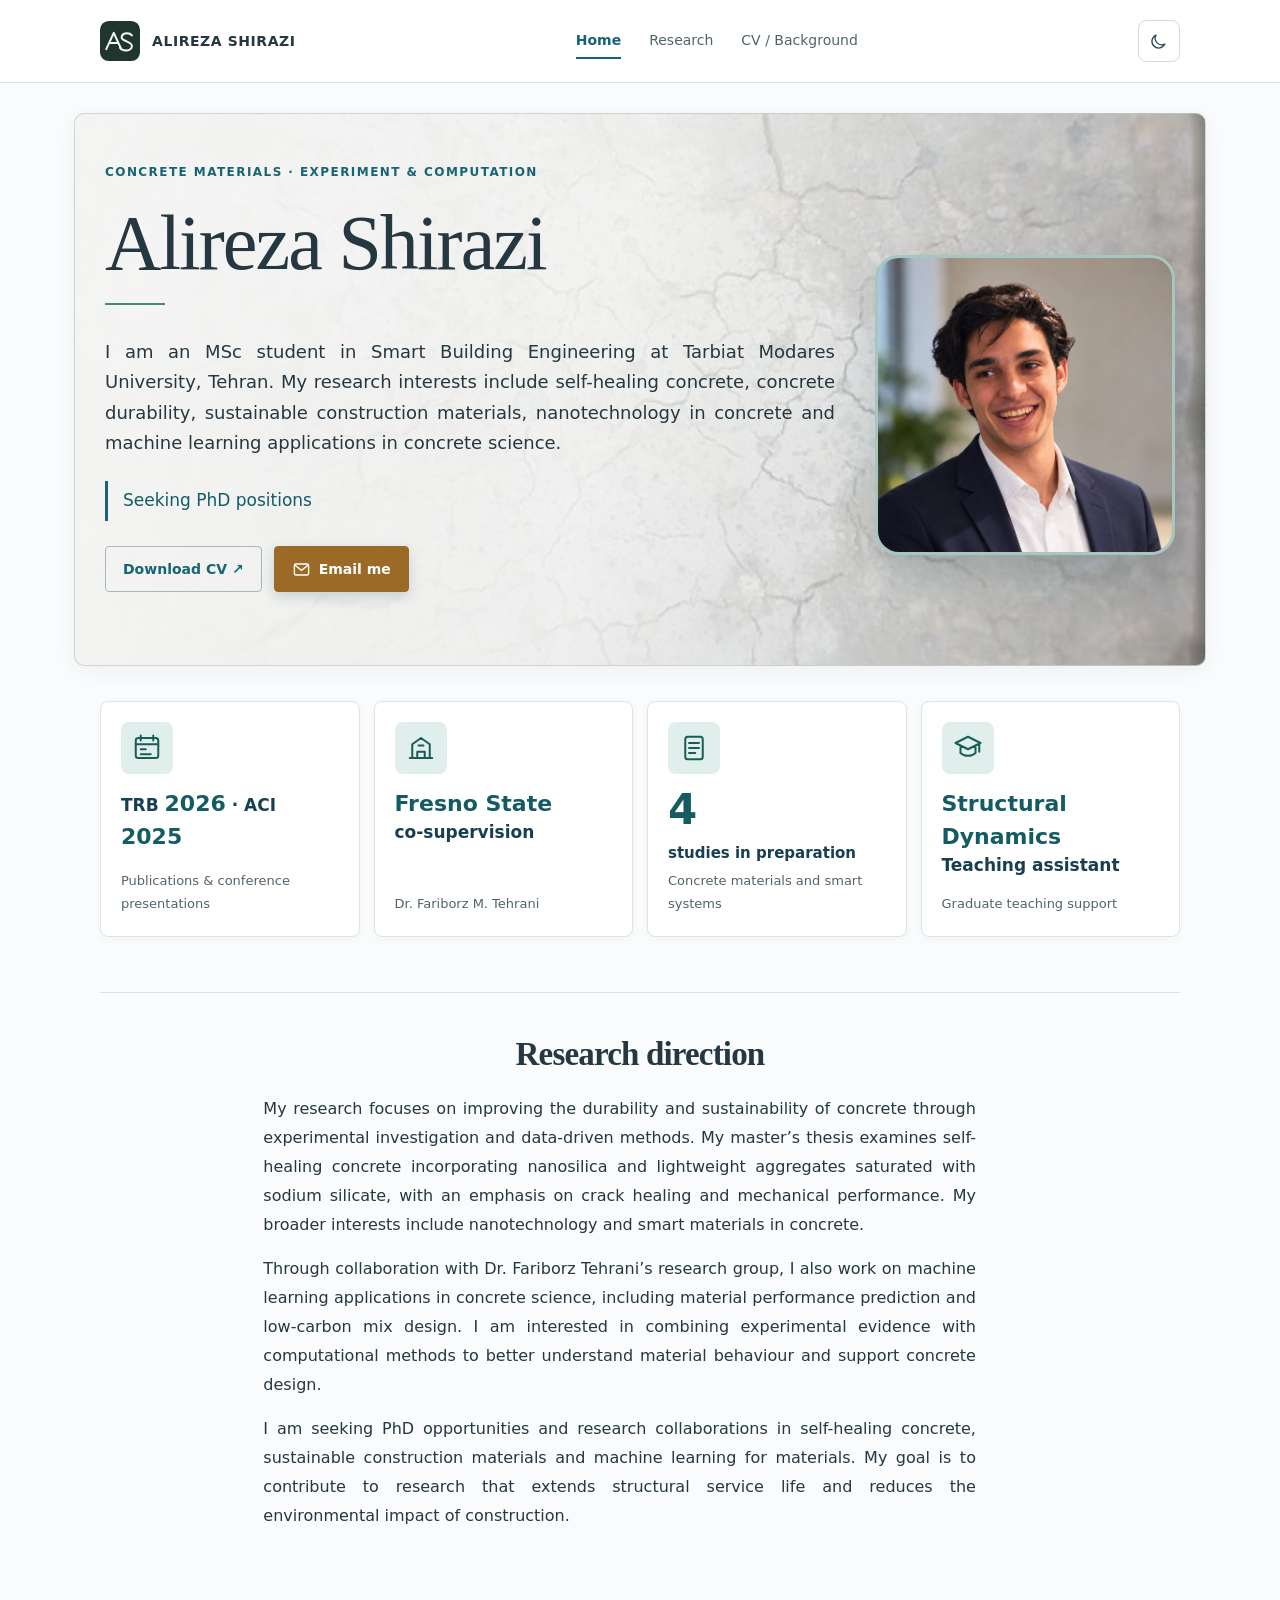
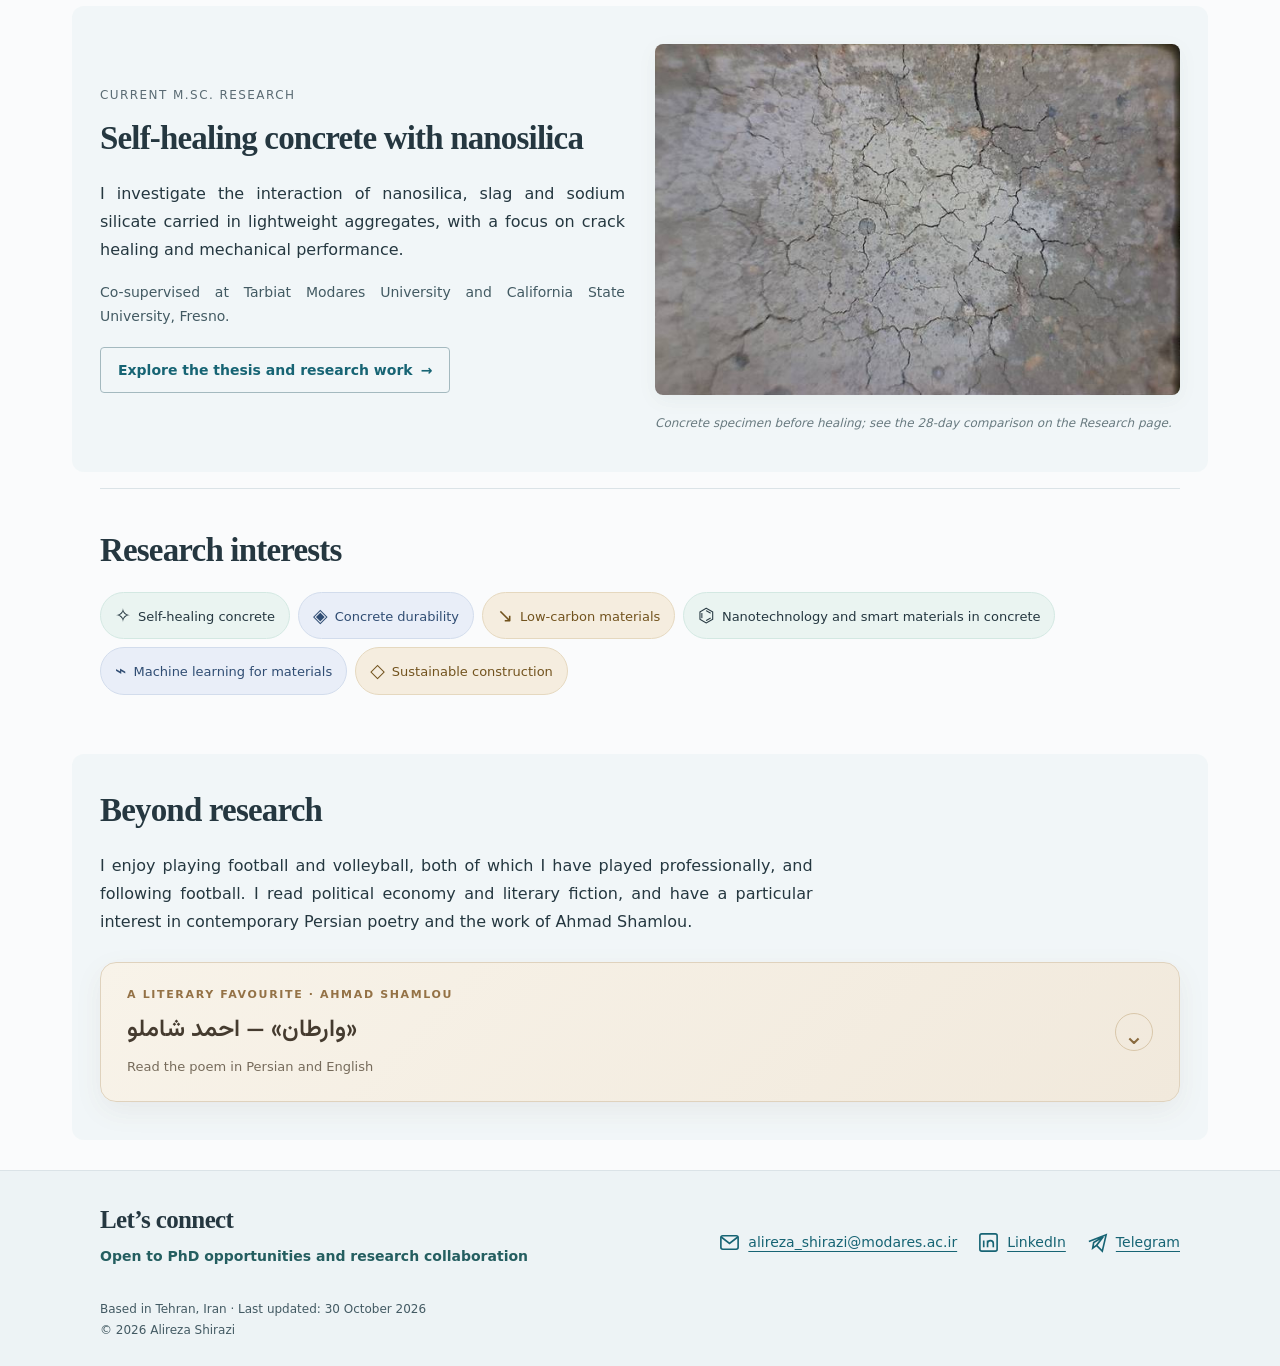
==== commit 07e59057: "Add files via upload" ====
--- a/index.html
+++ b/index.html
@@ -1 +1,63 @@
-<!doctype html><html lang="en"><head><meta charset="utf-8"><meta name="viewport" content="width=device-width,initial-scale=1"><title>Concrete Materials Research | Alireza Shirazi</title><meta name="description" content="Alireza Shirazi, M.Sc. researcher at Tarbiat Modares University, seeking PhD positions, with interests in self-healing concrete, sustainable materials, nanotechnology and machine learning in concrete science."><link rel="canonical" href="https://shirazi-alireza.github.io/index.html"><script src="theme.js"></script><script src="interactions.js?v=23" defer></script><link rel="stylesheet" href="style.css?v=23"><link rel="icon" type="image/svg+xml" href="logo.svg"><meta property="og:type" content="website"><meta property="og:title" content="Concrete Materials Research | Alireza Shirazi"><meta property="og:description" content="Alireza Shirazi, M.Sc. researcher at Tarbiat Modares University, seeking PhD positions, with interests in self-healing concrete, sustainable materials, nanotechnology and machine learning in concrete science."><meta property="og:url" content="https://shirazi-alireza.github.io/index.html"><meta property="og:image" content="https://shirazi-alireza.github.io/social-preview.jpg"><meta property="og:image:width" content="1200"><meta property="og:image:height" content="630"><meta property="og:image:alt" content="Alireza Shirazi — concrete materials research"><meta name="twitter:card" content="summary_large_image"></head><body><a class="skip" href="#main">Skip to content</a><header><div class="wrap"><nav aria-label="Main navigation"><a href="index.html" class="brand"><img src="logo.svg" alt="AS monogram" width="40" height="40"><span>ALIREZA SHIRAZI</span></a><div class="navlinks"><a href="index.html" aria-current="page">Home</a><a href="research.html">Research</a><a href="background.html">CV / Background</a></div><button type="button" class="theme-toggle" aria-label="Switch to dark mode" aria-pressed="false" title="Switch to dark mode"><svg class="moon" viewBox="0 0 24 24" fill="none" stroke="currentColor" stroke-width="1.7" stroke-linecap="round" stroke-linejoin="round" aria-hidden="true"><path d="M20 15.2A8.3 8.3 0 0 1 8.8 4 8.5 8.5 0 1 0 20 15.2Z"/></svg><svg class="sun" viewBox="0 0 24 24" fill="none" stroke="currentColor" stroke-width="1.7" stroke-linecap="round" aria-hidden="true"><circle cx="12" cy="12" r="4"/><path d="M12 2v2m0 16v2M2 12h2m16 0h2M5 5l1.4 1.4m11.2 11.2L19 19M19 5l-1.4 1.4M6.4 17.6 5 19"/></svg></button></nav></div></header><main id="main" class="wrap"><div class="hero"><div><p class="eyebrow">Concrete materials · Experiment & computation</p><h1>Alireza Shirazi</h1><p class="intro">I am an MSc student in Smart Building Engineering at Tarbiat Modares University, Tehran. My research interests include self-healing concrete, concrete durability, sustainable construction materials, nanotechnology in concrete and machine learning applications in concrete science.</p><p class="goal">Seeking PhD positions</p><div class="actions"><a class="button" href="Alireza-Shirazi-CV.pdf">Download CV ↗</a><a class="button primary" href="https://mail.google.com/mail/?view=cm&amp;fs=1&amp;to=alireza_shirazi%40modares.ac.ir"><svg class="icon" viewBox="0 0 24 24" fill="none" stroke="currentColor" stroke-width="1.7" aria-hidden="true"><rect x="3" y="5" width="18" height="14" rx="2"/><path d="m3 6 9 7 9-7"/></svg>Email me</a></div></div><img src="portrait-new.jpg" width="230" height="230" alt="Portrait of Alireza Shirazi"></div><div class="highlights" aria-label="Academic highlights"><div class="highlight"><span class="highlight-icon" aria-hidden="true"><svg viewBox="0 0 24 24" fill="none" stroke="currentColor" stroke-width="1.6" stroke-linecap="round" stroke-linejoin="round"><rect x="3" y="4" width="18" height="16" rx="2"/><path d="M7 2v4m10-4v4M3 9h18M7 13h4m-4 4h8"/></svg></span><strong>TRB <span class="metric">2026</span> · ACI <span class="metric">2025</span></strong>Publications & conference presentations</div><div class="highlight"><span class="highlight-icon" aria-hidden="true"><svg viewBox="0 0 24 24" fill="none" stroke="currentColor" stroke-width="1.6" stroke-linecap="round" stroke-linejoin="round"><path d="M3 20h18M5 20V9l7-5 7 5v11M9 20v-5h6v5M10 10h4"/></svg></span><strong><span class="metric-label">Fresno State</span><br>co-supervision</strong>Dr. Fariborz M. Tehrani</div><div class="highlight"><span class="highlight-icon" aria-hidden="true"><svg viewBox="0 0 24 24" fill="none" stroke="currentColor" stroke-width="1.6" stroke-linecap="round" stroke-linejoin="round"><rect x="5" y="3" width="14" height="18" rx="2"/><path d="M8 8h8M8 12h8M8 16h5"/></svg></span><strong><span class="figure-number">4</span><span class="metric-caption">studies in preparation</span></strong>Concrete materials and smart systems</div><div class="highlight"><span class="highlight-icon" aria-hidden="true"><svg viewBox="0 0 24 24" fill="none" stroke="currentColor" stroke-width="1.6" stroke-linecap="round" stroke-linejoin="round"><path d="M2 8l10-5 10 5-10 5L2 8Zm4 3v5c3 3 9 3 12 0v-5m3-2v6"/></svg></span><strong><span class="metric-label">Structural Dynamics</span><br>Teaching assistant</strong>Graduate teaching support</div></div><section class="section"><h2>Research direction</h2><div class="story-layout story-layout-text"><div class="story"><p>My research focuses on improving the durability and sustainability of concrete through experimental investigation and data-driven methods. My master’s thesis examines self-healing concrete incorporating nanosilica and lightweight aggregates saturated with sodium silicate, with an emphasis on crack healing and mechanical performance. My broader interests include nanotechnology and smart materials in concrete.</p><p>Through collaboration with Dr. Fariborz Tehrani’s research group, I also work on machine learning applications in concrete science, including material performance prediction and low-carbon mix design. I am interested in combining experimental evidence with computational methods to better understand material behaviour and support concrete design.</p><p>I am seeking PhD opportunities and research collaborations in self-healing concrete, sustainable construction materials and machine learning for materials. My goal is to contribute to research that extends structural service life and reduces the environmental impact of construction.</p></div></div></section><section class="section"><div class="lab-feature"><div><p class="mini-title">Current M.Sc. research</p><h2>Self-healing concrete with nanosilica</h2><p class="read">I investigate the interaction of nanosilica, slag and sodium silicate carried in lightweight aggregates, with a focus on crack healing and mechanical performance.</p><p class="meta">Co-supervised at Tarbiat Modares University and California State University, Fresno.</p><a class="button" href="research.html">Explore the thesis and research work <span aria-hidden="true">→</span></a></div><figure style="margin:0"><img src="lab-01.jpg" alt="Close-up photograph of a concrete specimen showing a network of surface cracks" width="618" height="414"><figcaption class="note">Concrete specimen before healing; see the 28-day comparison on the Research page.</figcaption></figure></div></section><section class="section"><h2>Research interests</h2><div class="tags"><span class="tag"><span aria-hidden="true" class="interest-icon">✧</span>Self-healing concrete</span><span class="tag"><span aria-hidden="true" class="interest-icon">◈</span>Concrete durability</span><span class="tag"><span aria-hidden="true" class="interest-icon">↘</span>Low-carbon materials</span><span class="tag"><span aria-hidden="true" class="interest-icon">⌬</span>Nanotechnology and smart materials in concrete</span><span class="tag"><span aria-hidden="true" class="interest-icon">⌁</span>Machine learning for materials</span><span class="tag"><span aria-hidden="true" class="interest-icon">◇</span>Sustainable construction</span></div></section><section class="section"><div class="read"><h2>Beyond research</h2><p>I enjoy playing football and volleyball, both of which I have played professionally, and following football. I read political economy and literary fiction, and have a particular interest in contemporary Persian poetry and the work of Ahmad Shamlou.</p></div><div class="poetry-feature"><div><p class="mini-title">A favourite poem · Ahmad Shamlou</p><h3 lang="fa" dir="rtl">«وارتان» — احمد شاملو</h3><p lang="fa" dir="rtl">«وارتان» از شعرهای مورد علاقهٔ من از احمد شاملو است.</p><blockquote lang="fa" dir="rtl">وارتان سخن نگفت.<br>سرافراز</blockquote></div><div><h3>Vartan</h3><p>One of my favourite poems by Ahmad Shamlou.</p><blockquote>Vartan did not speak.<br>Head held high.</blockquote><p class="note">Short excerpt · English rendering<br><a href="https://parand.se/?p=2162" target="_blank" rel="noopener noreferrer">Read and listen to the poem ↗</a></p></div></div></section></main><footer id="contact"><div class="wrap"><div class="footer-row"><div><h2 style="font-size:25px;margin-bottom:10px">Let’s connect</h2><p class="meta">Open to PhD opportunities and research collaboration</p></div><div class="social"><a href="https://mail.google.com/mail/?view=cm&amp;fs=1&amp;to=alireza_shirazi%40modares.ac.ir"><svg class="icon" viewBox="0 0 24 24" fill="none" stroke="currentColor" stroke-width="1.7" aria-hidden="true"><rect x="3" y="5" width="18" height="14" rx="2"/><path d="m3 6 9 7 9-7"/></svg>alireza_shirazi@modares.ac.ir</a><a href="https://www.linkedin.com/in/alireza-shirazi-584789249/" target="_blank" rel="noopener noreferrer"><svg class="icon" viewBox="0 0 24 24" fill="none" stroke="currentColor" stroke-width="1.7" aria-hidden="true"><rect x="3" y="3" width="18" height="18" rx="2"/><path d="M7 10v7M7 7v.1M11 17v-7m0 3c0-4 6-4 6 0v4"/></svg>LinkedIn</a><a href="https://t.me/aliplusreza" target="_blank" rel="noopener noreferrer"><svg class="icon" viewBox="0 0 24 24" fill="none" stroke="currentColor" stroke-width="1.7" aria-hidden="true"><path d="m3 11 18-7-4 17-6-6-4 3 1-6 10-6-7 9"/></svg>Telegram</a></div></div><p class="small">Based in Tehran, Iran · Last updated: 30 October 2026<br>© 2026 Alireza Shirazi</p></div></footer></body></html>+<!doctype html><html lang="en"><head><meta charset="utf-8"><meta name="viewport" content="width=device-width,initial-scale=1"><title>Concrete Materials Research | Alireza Shirazi</title><meta name="description" content="Alireza Shirazi, M.Sc. researcher at Tarbiat Modares University, seeking PhD positions, with interests in self-healing concrete, sustainable materials, nanotechnology and machine learning in concrete science."><link rel="canonical" href="https://shirazi-alireza.github.io/index.html"><script src="theme.js"></script><script src="interactions.js?v=24" defer></script><link rel="stylesheet" href="style.css?v=24"><link rel="icon" type="image/svg+xml" href="logo.svg"><meta property="og:type" content="website"><meta property="og:title" content="Concrete Materials Research | Alireza Shirazi"><meta property="og:description" content="Alireza Shirazi, M.Sc. researcher at Tarbiat Modares University, seeking PhD positions, with interests in self-healing concrete, sustainable materials, nanotechnology and machine learning in concrete science."><meta property="og:url" content="https://shirazi-alireza.github.io/index.html"><meta property="og:image" content="https://shirazi-alireza.github.io/social-preview.jpg"><meta property="og:image:width" content="1200"><meta property="og:image:height" content="630"><meta property="og:image:alt" content="Alireza Shirazi — concrete materials research"><meta name="twitter:card" content="summary_large_image"></head><body><a class="skip" href="#main">Skip to content</a><header><div class="wrap"><nav aria-label="Main navigation"><a href="index.html" class="brand"><img src="logo.svg" alt="AS monogram" width="40" height="40"><span>ALIREZA SHIRAZI</span></a><div class="navlinks"><a href="index.html" aria-current="page">Home</a><a href="research.html">Research</a><a href="background.html">CV / Background</a></div><button type="button" class="theme-toggle" aria-label="Switch to dark mode" aria-pressed="false" title="Switch to dark mode"><svg class="moon" viewBox="0 0 24 24" fill="none" stroke="currentColor" stroke-width="1.7" stroke-linecap="round" stroke-linejoin="round" aria-hidden="true"><path d="M20 15.2A8.3 8.3 0 0 1 8.8 4 8.5 8.5 0 1 0 20 15.2Z"/></svg><svg class="sun" viewBox="0 0 24 24" fill="none" stroke="currentColor" stroke-width="1.7" stroke-linecap="round" aria-hidden="true"><circle cx="12" cy="12" r="4"/><path d="M12 2v2m0 16v2M2 12h2m16 0h2M5 5l1.4 1.4m11.2 11.2L19 19M19 5l-1.4 1.4M6.4 17.6 5 19"/></svg></button></nav></div></header><main id="main" class="wrap"><div class="hero"><div><p class="eyebrow">Concrete materials · Experiment & computation</p><h1>Alireza Shirazi</h1><p class="intro">I am an MSc student in Smart Building Engineering at Tarbiat Modares University, Tehran. My research interests include self-healing concrete, concrete durability, sustainable construction materials, nanotechnology in concrete and machine learning applications in concrete science.</p><p class="goal">Seeking PhD positions</p><div class="actions"><a class="button" href="Alireza-Shirazi-CV.pdf">Download CV ↗</a><a class="button primary" href="https://mail.google.com/mail/?view=cm&amp;fs=1&amp;to=alireza_shirazi%40modares.ac.ir"><svg class="icon" viewBox="0 0 24 24" fill="none" stroke="currentColor" stroke-width="1.7" aria-hidden="true"><rect x="3" y="5" width="18" height="14" rx="2"/><path d="m3 6 9 7 9-7"/></svg>Email me</a></div></div><img src="portrait-new.jpg" width="230" height="230" alt="Portrait of Alireza Shirazi"></div><div class="highlights" aria-label="Academic highlights"><div class="highlight"><span class="highlight-icon" aria-hidden="true"><svg viewBox="0 0 24 24" fill="none" stroke="currentColor" stroke-width="1.6" stroke-linecap="round" stroke-linejoin="round"><rect x="3" y="4" width="18" height="16" rx="2"/><path d="M7 2v4m10-4v4M3 9h18M7 13h4m-4 4h8"/></svg></span><strong>TRB <span class="metric">2026</span> · ACI <span class="metric">2025</span></strong>Publications & conference presentations</div><div class="highlight"><span class="highlight-icon" aria-hidden="true"><svg viewBox="0 0 24 24" fill="none" stroke="currentColor" stroke-width="1.6" stroke-linecap="round" stroke-linejoin="round"><path d="M3 20h18M5 20V9l7-5 7 5v11M9 20v-5h6v5M10 10h4"/></svg></span><strong><span class="metric-label">Fresno State</span><br>co-supervision</strong>Dr. Fariborz M. Tehrani</div><div class="highlight"><span class="highlight-icon" aria-hidden="true"><svg viewBox="0 0 24 24" fill="none" stroke="currentColor" stroke-width="1.6" stroke-linecap="round" stroke-linejoin="round"><rect x="5" y="3" width="14" height="18" rx="2"/><path d="M8 8h8M8 12h8M8 16h5"/></svg></span><strong><span class="figure-number">4</span><span class="metric-caption">studies in preparation</span></strong>Concrete materials and smart systems</div><div class="highlight"><span class="highlight-icon" aria-hidden="true"><svg viewBox="0 0 24 24" fill="none" stroke="currentColor" stroke-width="1.6" stroke-linecap="round" stroke-linejoin="round"><path d="M2 8l10-5 10 5-10 5L2 8Zm4 3v5c3 3 9 3 12 0v-5m3-2v6"/></svg></span><strong><span class="metric-label">Structural Dynamics</span><br>Teaching assistant</strong>Graduate teaching support</div></div><section class="section"><h2>Research direction</h2><div class="story-layout story-layout-text"><div class="story"><p>My research focuses on improving the durability and sustainability of concrete through experimental investigation and data-driven methods. My master’s thesis examines self-healing concrete incorporating nanosilica and lightweight aggregates saturated with sodium silicate, with an emphasis on crack healing and mechanical performance. My broader interests include nanotechnology and smart materials in concrete.</p><p>Through collaboration with Dr. Fariborz Tehrani’s research group, I also work on machine learning applications in concrete science, including material performance prediction and low-carbon mix design. I am interested in combining experimental evidence with computational methods to better understand material behaviour and support concrete design.</p><p>I am seeking PhD opportunities and research collaborations in self-healing concrete, sustainable construction materials and machine learning for materials. My goal is to contribute to research that extends structural service life and reduces the environmental impact of construction.</p></div></div></section><section class="section"><div class="lab-feature"><div><p class="mini-title">Current M.Sc. research</p><h2>Self-healing concrete with nanosilica</h2><p class="read">I investigate the interaction of nanosilica, slag and sodium silicate carried in lightweight aggregates, with a focus on crack healing and mechanical performance.</p><p class="meta">Co-supervised at Tarbiat Modares University and California State University, Fresno.</p><a class="button" href="research.html">Explore the thesis and research work <span aria-hidden="true">→</span></a></div><figure style="margin:0"><img src="lab-01.jpg" alt="Close-up photograph of a concrete specimen showing a network of surface cracks" width="618" height="414"><figcaption class="note">Concrete specimen before healing; see the 28-day comparison on the Research page.</figcaption></figure></div></section><section class="section"><h2>Research interests</h2><div class="tags"><span class="tag"><span aria-hidden="true" class="interest-icon">✧</span>Self-healing concrete</span><span class="tag"><span aria-hidden="true" class="interest-icon">◈</span>Concrete durability</span><span class="tag"><span aria-hidden="true" class="interest-icon">↘</span>Low-carbon materials</span><span class="tag"><span aria-hidden="true" class="interest-icon">⌬</span>Nanotechnology and smart materials in concrete</span><span class="tag"><span aria-hidden="true" class="interest-icon">⌁</span>Machine learning for materials</span><span class="tag"><span aria-hidden="true" class="interest-icon">◇</span>Sustainable construction</span></div></section><section class="section"><div class="read"><h2>Beyond research</h2><p>I enjoy playing football and volleyball, both of which I have played professionally, and following football. I read political economy and literary fiction, and have a particular interest in contemporary Persian poetry and the work of Ahmad Shamlou.</p></div><details class="poetry-panel">
+  <summary>
+    <span class="poetry-kicker">A literary favourite · Ahmad Shamlou</span>
+    <span class="poetry-title" lang="fa" dir="rtl">«وارطان» — احمد شاملو</span>
+    <span class="poetry-prompt">Read the poem in Persian and English</span>
+    <span class="poetry-chevron" aria-hidden="true">⌄</span>
+  </summary>
+  <div class="poetry-content">
+    <div class="poetry-original" lang="fa" dir="rtl">
+      <p class="poetry-language">متن فارسی</p>
+      <h3>وارطان</h3>
+      <p>وارطان! بهار خنده زد و ارغوان شکفت.<br>
+      در خانه، زیر پنجره گل داد یاس پیر،<br>
+      دست از گمان بدار!<br>
+      بودن به از نبود شدن، خاصه در بهار…</p>
+      <p>وارطان سخن نگفت،<br>
+      سرافراز<br>
+      دندان خشم بر جگرِ خسته بست و رفت</p>
+      <p>«وارطان! سخن بگو!<br>
+      مرغ سکوت، جوجهٔ مرگی فجیع را<br>
+      در آشیان به بیضه نشسته‌ست!»</p>
+      <p>وارطان سخن نگفت،<br>
+      چو خورشید<br>
+      از تیرگی برآمد و در خون نشست و رفت</p>
+      <p>وارطان سخن نگفت<br>
+      وارطان ستاره بود:<br>
+      یک دم درین ظلام درخشید و جست و رفت.</p>
+      <p>وارطان سخن نگفت<br>
+      وارطان بنفشه بود:<br>
+      گل داد و<br>
+      مژده داد: «زمستان شکست»<br>
+      و<br>
+      رفت…</p>
+    </div>
+    <div class="poetry-translation" lang="en">
+      <p class="poetry-language">English rendering</p>
+      <h3>Vartan</h3>
+      <p>Vartan! Spring laughed, and the redbud blossomed.<br>
+      In the house, beneath the window, the old jasmine bloomed.<br>
+      Let go of your dark suspicion!<br>
+      To be is better than not to be, especially in spring…</p>
+      <p>Vartan did not speak,<br>
+      head held high,<br>
+      he bit down on his anger with his weary heart, and went.</p>
+      <p>“Vartan! Speak!<br>
+      The bird of silence has laid, in its nest,<br>
+      the egg of a terrible death!”</p>
+      <p>Vartan did not speak;<br>
+      like the sun,<br>
+      he rose out of darkness, sank into blood, and went.</p>
+      <p>Vartan did not speak.<br>
+      Vartan was a star:<br>
+      for one moment, in this darkness, he shone, then leapt away and went.</p>
+      <p>Vartan did not speak.<br>
+      Vartan was a violet:<br>
+      he blossomed and<br>
+      brought the tidings: “Winter is broken”<br>
+      and<br>
+      went…</p>
+    </div>
+    <p class="poetry-note">English translation prepared for this website.</p>
+  </div>
+</details></section></main><footer id="contact"><div class="wrap"><div class="footer-row"><div><h2 style="font-size:25px;margin-bottom:10px">Let’s connect</h2><p class="meta">Open to PhD opportunities and research collaboration</p></div><div class="social"><a href="https://mail.google.com/mail/?view=cm&amp;fs=1&amp;to=alireza_shirazi%40modares.ac.ir"><svg class="icon" viewBox="0 0 24 24" fill="none" stroke="currentColor" stroke-width="1.7" aria-hidden="true"><rect x="3" y="5" width="18" height="14" rx="2"/><path d="m3 6 9 7 9-7"/></svg>alireza_shirazi@modares.ac.ir</a><a href="https://www.linkedin.com/in/alireza-shirazi-584789249/" target="_blank" rel="noopener noreferrer"><svg class="icon" viewBox="0 0 24 24" fill="none" stroke="currentColor" stroke-width="1.7" aria-hidden="true"><rect x="3" y="3" width="18" height="18" rx="2"/><path d="M7 10v7M7 7v.1M11 17v-7m0 3c0-4 6-4 6 0v4"/></svg>LinkedIn</a><a href="https://t.me/aliplusreza" target="_blank" rel="noopener noreferrer"><svg class="icon" viewBox="0 0 24 24" fill="none" stroke="currentColor" stroke-width="1.7" aria-hidden="true"><path d="m3 11 18-7-4 17-6-6-4 3 1-6 10-6-7 9"/></svg>Telegram</a></div></div><p class="small">Based in Tehran, Iran · Last updated: 30 October 2026<br>© 2026 Alireza Shirazi</p></div></footer></body></html>
--- a/style.css
+++ b/style.css
@@ -1,3 +1,4 @@
+@import url('https://fonts.googleapis.com/css2?family=Literata:opsz,wght@7..72,400;7..72,500;7..72,600&family=Vazirmatn:wght@400;500;600;700&display=swap');
 *{box-sizing:border-box}html{scroll-behavior:smooth;scroll-padding-top:25px}body{margin:0;color:#253740;background:#fafbfc;font:16px/1.75 Arial,Helvetica,sans-serif}a{color:#176474;text-underline-offset:4px}a:hover{color:#0c3d49}a:focus-visible,button:focus-visible{outline:3px solid #bd832e;outline-offset:4px}img{max-width:100%;height:auto}h1,h2,h3,p{margin-top:0}h1,h2{font-family:Georgia,'Times New Roman',serif;font-weight:400;line-height:1.15;letter-spacing:-.025em}h1{font-size:clamp(43px,6vw,65px);margin-bottom:23px}h2{font-size:33px;margin-bottom:22px}h3{font-size:18px;line-height:1.5;margin-bottom:10px}.wrap{width:min(1080px,calc(100% - 52px));margin:auto}.read{max-width:70ch}.skip{position:absolute;top:-80px;background:white;padding:10px;z-index:5}.skip:focus{top:8px}header{border-bottom:1px solid #dbe3e7;background:#fff}nav{display:flex;justify-content:space-between;align-items:center;gap:25px;padding:20px 0}.brand{display:inline-flex;align-items:center;gap:12px;font-weight:700;font-size:14px;letter-spacing:.04em;text-decoration:none;color:#253740}.brand img{width:40px;height:40px}.navlinks{display:flex;gap:28px}.navlinks a{font-size:14px;text-decoration:none;color:#52636d;padding:5px 0}.navlinks a[aria-current=page]{color:#176474;border-bottom:2px solid #176474;font-weight:700}.hero{display:grid;grid-template-columns:1fr 230px;align-items:center;gap:65px;padding:65px 0 45px}.hero img{width:230px;aspect-ratio:1;object-fit:cover;border-radius:8px}.eyebrow{color:#176474;font-size:12px;font-weight:700;letter-spacing:.12em;text-transform:uppercase;margin-bottom:15px}.intro{font-size:18px;line-height:1.7;max-width:65ch}.goal{font-size:17px;color:#155a69;border-left:3px solid #176474;padding:5px 0 5px 15px;margin:22px 0}.actions{display:flex;flex-wrap:wrap;gap:12px;margin:25px 0}.button{display:inline-flex;align-items:center;gap:8px;border:1px solid #b6c9d1;border-radius:4px;padding:10px 17px;text-decoration:none;font-size:14px;font-weight:600}.button.primary{background:#183f50;color:white;border-color:#183f50}.button.primary:hover{background:#176474}.icon{width:19px;height:19px;flex-shrink:0}.highlights{display:grid;grid-template-columns:repeat(4,1fr);gap:0;border:1px solid #dbe3e7;border-radius:6px;background:#eef4f6;margin:0 0 55px}.highlight{padding:20px;border-right:1px solid #dbe3e7;font-size:13px;color:#52636d}.highlight:last-child{border:0}.highlight strong{display:block;font-size:16px;color:#183f50;margin-bottom:5px}.section{padding:43px 0;border-top:1px solid #dbe3e7}.section-top{padding:55px 0 30px}.grid-two{display:grid;grid-template-columns:1fr 1fr;gap:42px}.tags{display:flex;flex-wrap:wrap;gap:8px}.tag{font-size:13px;background:#edf3f5;border:1px solid #dbe3e7;padding:4px 10px;border-radius:3px}.card{border:1px solid #dbe3e7;padding:24px;border-radius:5px;background:white;margin:15px 0}.meta{font-size:14px;color:#5b6b74;margin-bottom:10px}.badge{display:inline-block;background:#e9f1ef;color:#275e55;font-size:11px;line-height:1.5;letter-spacing:.04em;text-transform:uppercase;border-radius:3px;padding:4px 8px;margin-bottom:12px}.role{font-size:14px;color:#375d6b;border-left:2px solid #a6c5cf;padding-left:12px}.text-link{font-size:14px;font-weight:600}.gallery{display:grid;grid-template-columns:1fr 1fr;gap:20px;margin:25px 0}.gallery figure{margin:0;background:white;border:1px solid #dbe3e7;border-radius:5px;overflow:hidden}.gallery img{display:block;width:100%;aspect-ratio:1.35;object-fit:contain;background:#e8ecee}.gallery figcaption{font-size:13px;color:#52636d;padding:12px 16px}.note{font-size:13px;color:#5b6b74}.skills{display:grid;grid-template-columns:1fr 1fr;gap:0 20px}.skills .card{margin-top:0}.mini-title{font-size:12px;letter-spacing:.12em;text-transform:uppercase;color:#5b6b74;margin-bottom:14px}footer{margin-top:30px;background:#edf3f5;border-top:1px solid #dbe3e7;padding:35px 0 25px}.footer-row{display:flex;justify-content:space-between;gap:25px;flex-wrap:wrap}.social{display:flex;gap:20px;flex-wrap:wrap}.social a{display:inline-flex;gap:7px;align-items:center;font-size:14px}.small{font-size:12px;color:#5b6b74;margin:20px 0 0}.story p{max-width:70ch}.lab-feature{display:grid;grid-template-columns:1fr 1fr;gap:30px;align-items:center}.lab-feature img{width:100%;border-radius:5px}.anchorlinks{display:flex;gap:19px;flex-wrap:wrap;margin:20px 0;font-size:14px}.compact p:last-child{margin-bottom:0}@media(max-width:750px){.hero{grid-template-columns:1fr 160px;gap:25px;padding-top:40px}.hero img{width:160px}.highlights{grid-template-columns:1fr 1fr}.highlight:nth-child(2){border-right:0}.highlight:nth-child(-n+2){border-bottom:1px solid #dbe3e7}.grid-two,.skills,.lab-feature{grid-template-columns:1fr}.gallery{gap:12px}h2{font-size:29px}.section{padding:34px 0}}@media(max-width:520px){.wrap{width:calc(100% - 36px)}nav{align-items:flex-start;flex-direction:column;gap:14px}.navlinks{gap:25px}.hero{grid-template-columns:1fr;gap:23px}.hero img{grid-row:1;width:145px}.highlights{margin-bottom:32px}.highlight{padding:14px}.gallery{grid-template-columns:1fr}.card{padding:19px}.section-top{padding-top:35px}}@media(prefers-reduced-motion:reduce){html{scroll-behavior:auto}}
 .card h3,.card p{max-width:70ch}.hero .intro{max-width:65ch}
 
@@ -73,3 +74,36 @@
 @media(prefers-reduced-motion:reduce){.reveal-ready{opacity:1;transform:none;transition:none}.hero>img,.leca-photo img{transition:none!important}.highlight:hover{transform:none}}
 .highlight strong{flex:1}.section:has(.story-layout-text)>h2{max-width:none;text-align:center}.timeline-entry .university-logo{width:58px;height:58px;object-fit:contain;background:white;border-radius:9px;padding:7px;float:right;margin:0 0 12px 20px}
 .poetry-feature blockquote{margin:18px 0 0;font-family:Georgia,serif;font-size:22px;line-height:1.8}.poetry-feature blockquote[lang=fa]{font-family:Tahoma,Arial,sans-serif;text-align:right}.poetry-feature .note{margin-top:14px;font-size:12px}
+
+/* v24: expandable bilingual literary panel */
+.poetry-panel{margin-top:26px;overflow:hidden;border:1px solid #dfd2bd;border-radius:16px;background:linear-gradient(135deg,#f8f3e9 0%,#f1e9dc 100%);box-shadow:0 9px 28px rgba(82,62,38,.07);color:#3c3933}
+.poetry-panel>summary{position:relative;display:grid;grid-template-columns:1fr auto;gap:5px 18px;align-items:center;padding:22px 26px;cursor:pointer;list-style:none}
+.poetry-panel>summary::-webkit-details-marker{display:none}
+.poetry-panel>summary:focus-visible{outline:3px solid #a77b42;outline-offset:-5px}
+.poetry-kicker{grid-column:1;color:#947246;font-size:11px;font-weight:700;letter-spacing:.15em;text-transform:uppercase}
+.poetry-title{grid-column:1;color:#453b2f;font-family:'Vazirmatn',sans-serif;font-size:24px;font-weight:600;text-align:right;justify-self:start}
+.poetry-prompt{grid-column:1;color:#766b5b;font-size:13px}
+.poetry-chevron{grid-column:2;grid-row:1/4;align-self:center;justify-self:center;width:38px;height:38px;display:grid;place-items:center;border:1px solid #d9c7aa;border-radius:50%;color:#896a3e;font-size:25px;transition:transform .25s,background .25s}
+.poetry-panel[open]>summary{border-bottom:1px solid #dfd2bd;background:rgba(255,255,255,.28)}
+.poetry-panel[open] .poetry-chevron{transform:rotate(180deg);background:#eadcc7}
+.poetry-content{display:grid;grid-template-columns:1fr 1fr;gap:0;padding:25px 28px 20px}
+.poetry-original,.poetry-translation{padding:5px 26px 8px}
+.poetry-original{border-left:1px solid #dfd2bd;font-family:'Vazirmatn',sans-serif;text-align:right}
+.poetry-translation{font-family:'Literata',Georgia,serif;font-size:15px;line-height:1.9}
+.poetry-content h3{font-family:'Literata',Georgia,serif;color:#5a4934;font-size:22px;font-weight:600;margin:0 0 18px}
+.poetry-original h3{font-family:'Vazirmatn',sans-serif;font-size:23px}
+.poetry-content p{margin:0 0 17px}
+.poetry-content .poetry-language{font-family:'Vazirmatn',sans-serif;color:#947246;font-size:11px;font-weight:700;letter-spacing:.08em;margin-bottom:13px}
+.poetry-translation .poetry-language{font-family:'Literata',Georgia,serif;letter-spacing:.08em;text-transform:uppercase}
+.poetry-note{grid-column:1/-1;margin:8px 26px 0!important;padding-top:14px;border-top:1px solid #dfd2bd;color:#897e6d;font-size:12px}
+html[data-theme=dark] .poetry-panel{background:linear-gradient(135deg,#2c2a25,#282720);border-color:#655944;color:#eee4d4}
+html[data-theme=dark] .poetry-panel>summary{color:#eee4d4}
+html[data-theme=dark] .poetry-panel>summary[open]{background:rgba(255,255,255,.03)}
+html[data-theme=dark] .poetry-panel[open]>summary{border-color:#655944}
+html[data-theme=dark] .poetry-title,html[data-theme=dark] .poetry-content h3{color:#f0dfc4}
+html[data-theme=dark] .poetry-kicker,html[data-theme=dark] .poetry-content .poetry-language{color:#d3b27d}
+html[data-theme=dark] .poetry-prompt,html[data-theme=dark] .poetry-note{color:#c4b9a7}
+html[data-theme=dark] .poetry-original{border-color:#655944}
+html[data-theme=dark] .poetry-note{border-color:#655944}
+html[data-theme=dark] .poetry-chevron{border-color:#806b49;color:#e0c99f}
+@media(max-width:700px){.poetry-content{grid-template-columns:1fr;padding:18px 16px}.poetry-original{border-left:0;border-bottom:1px solid #dfd2bd;padding:4px 5px 18px;margin-bottom:18px}.poetry-translation{padding:0 5px}.poetry-note{margin:10px 5px 0!important}.poetry-panel>summary{padding:18px}.poetry-title{font-size:21px}}
